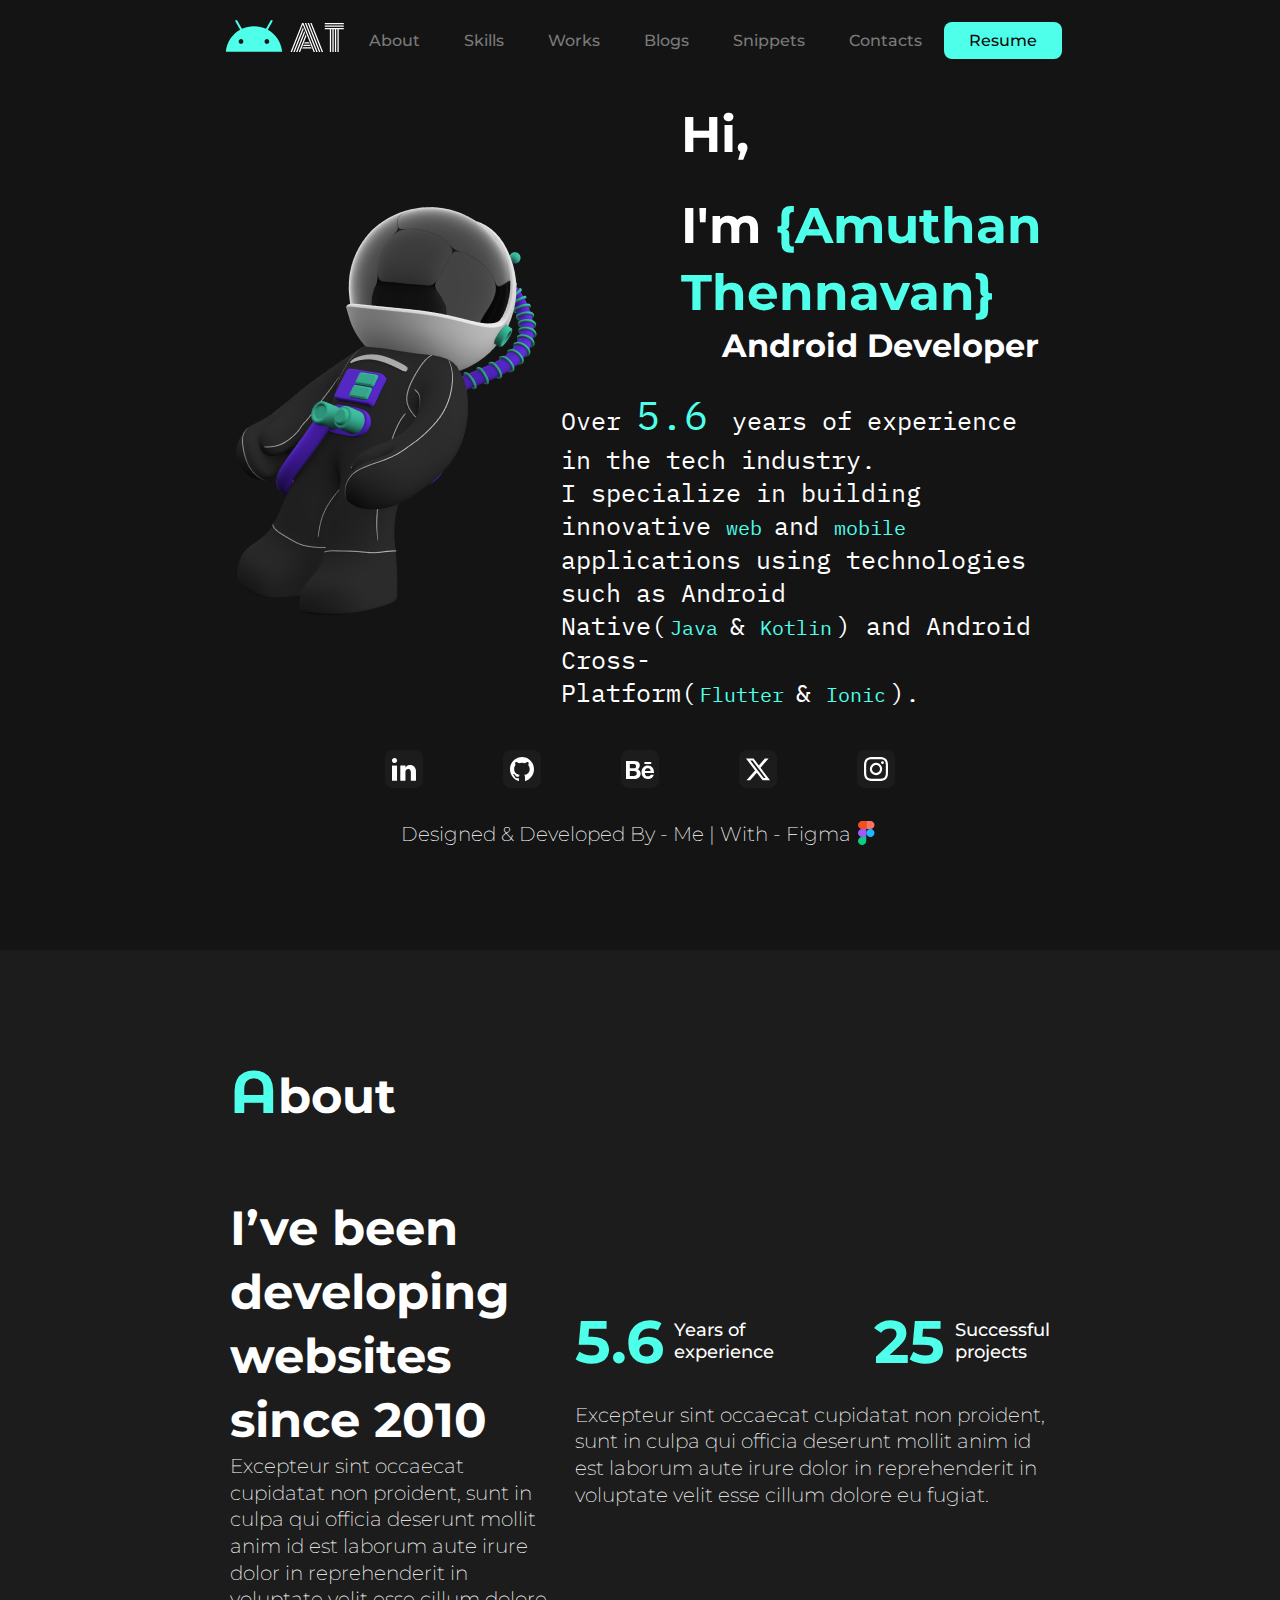
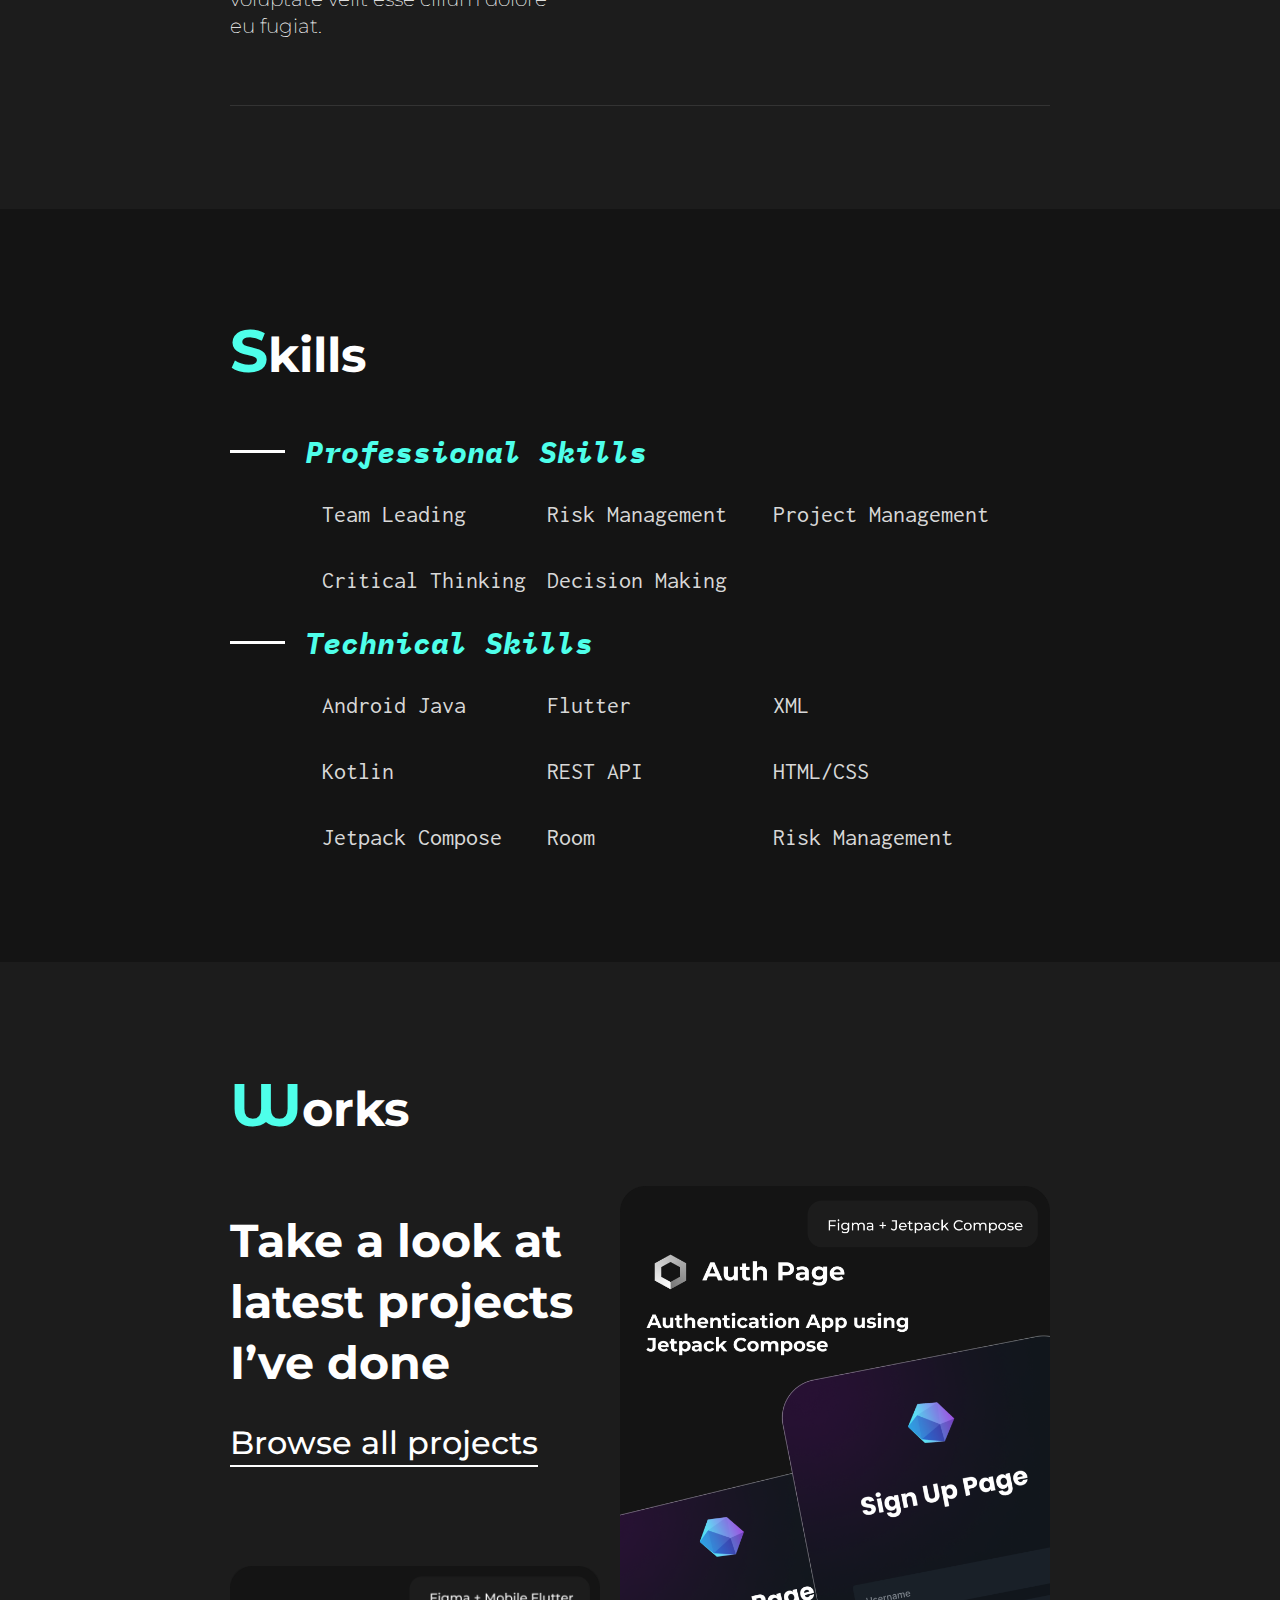
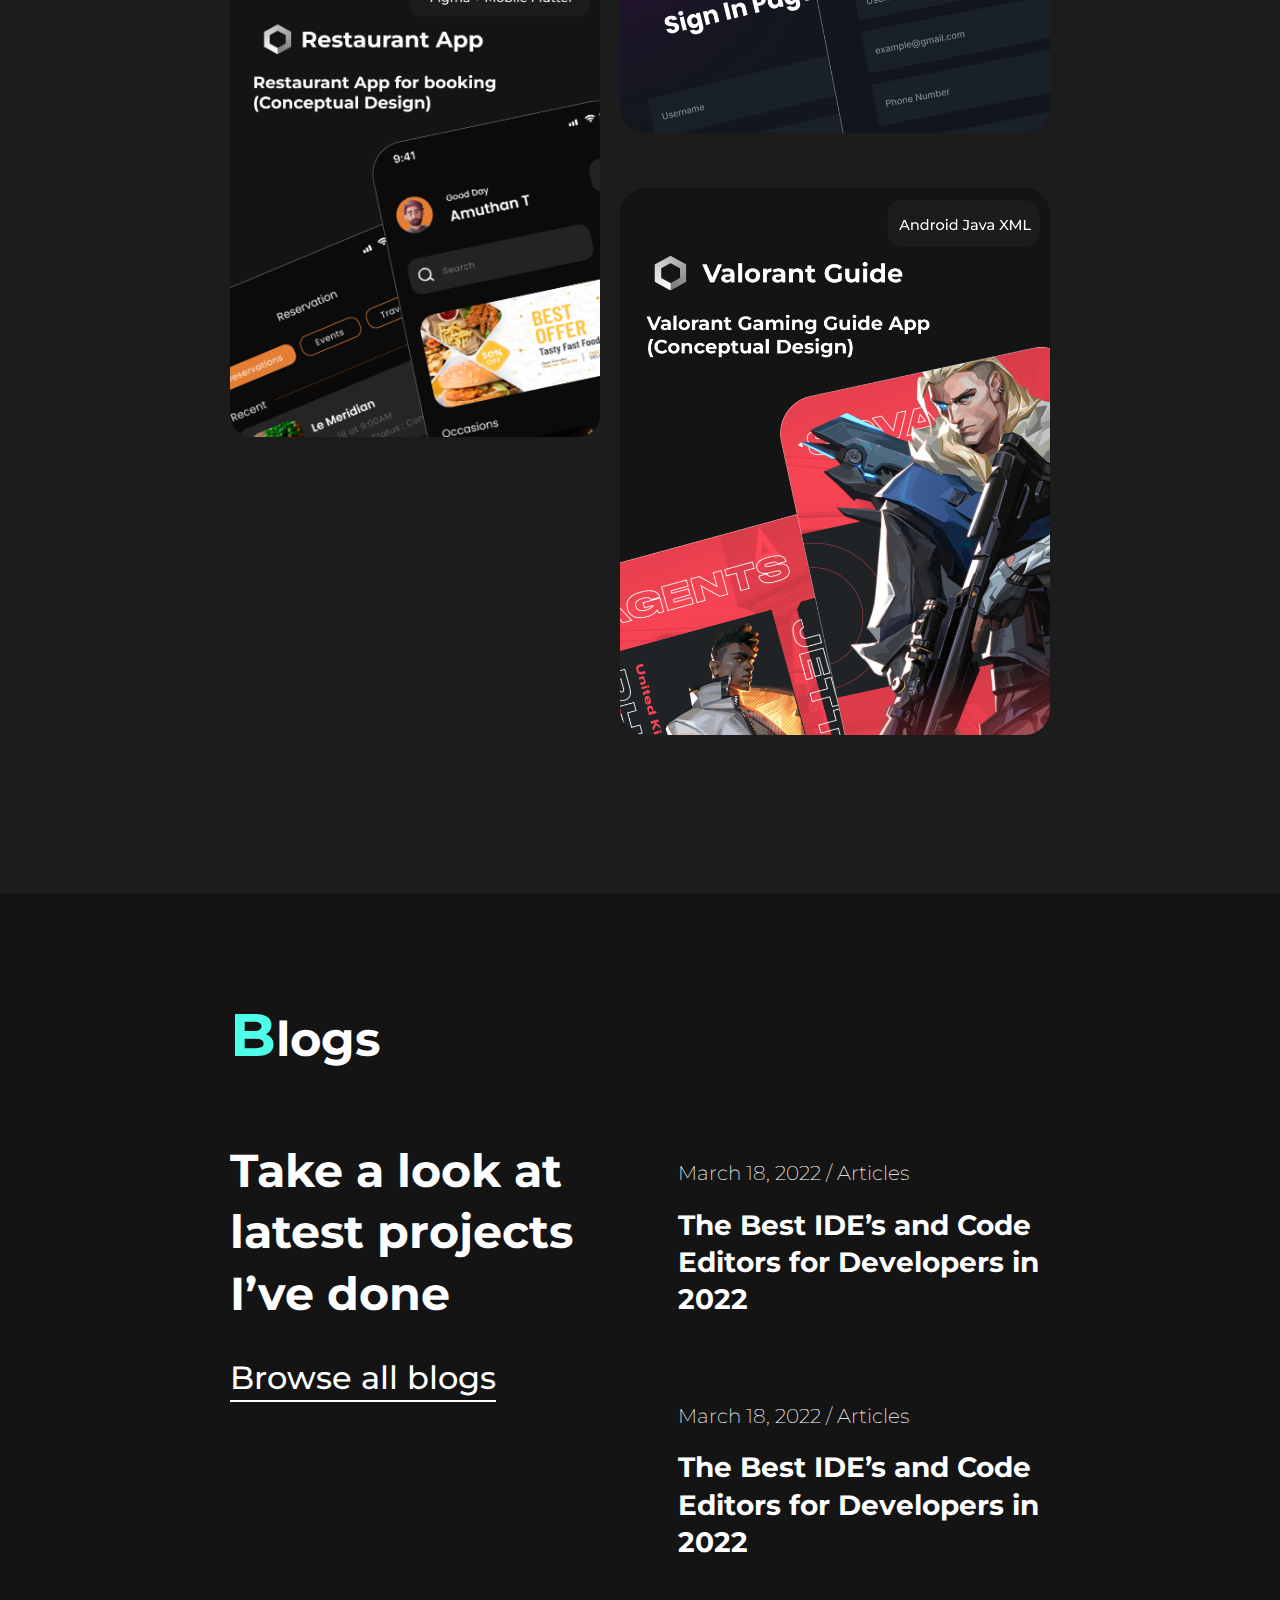
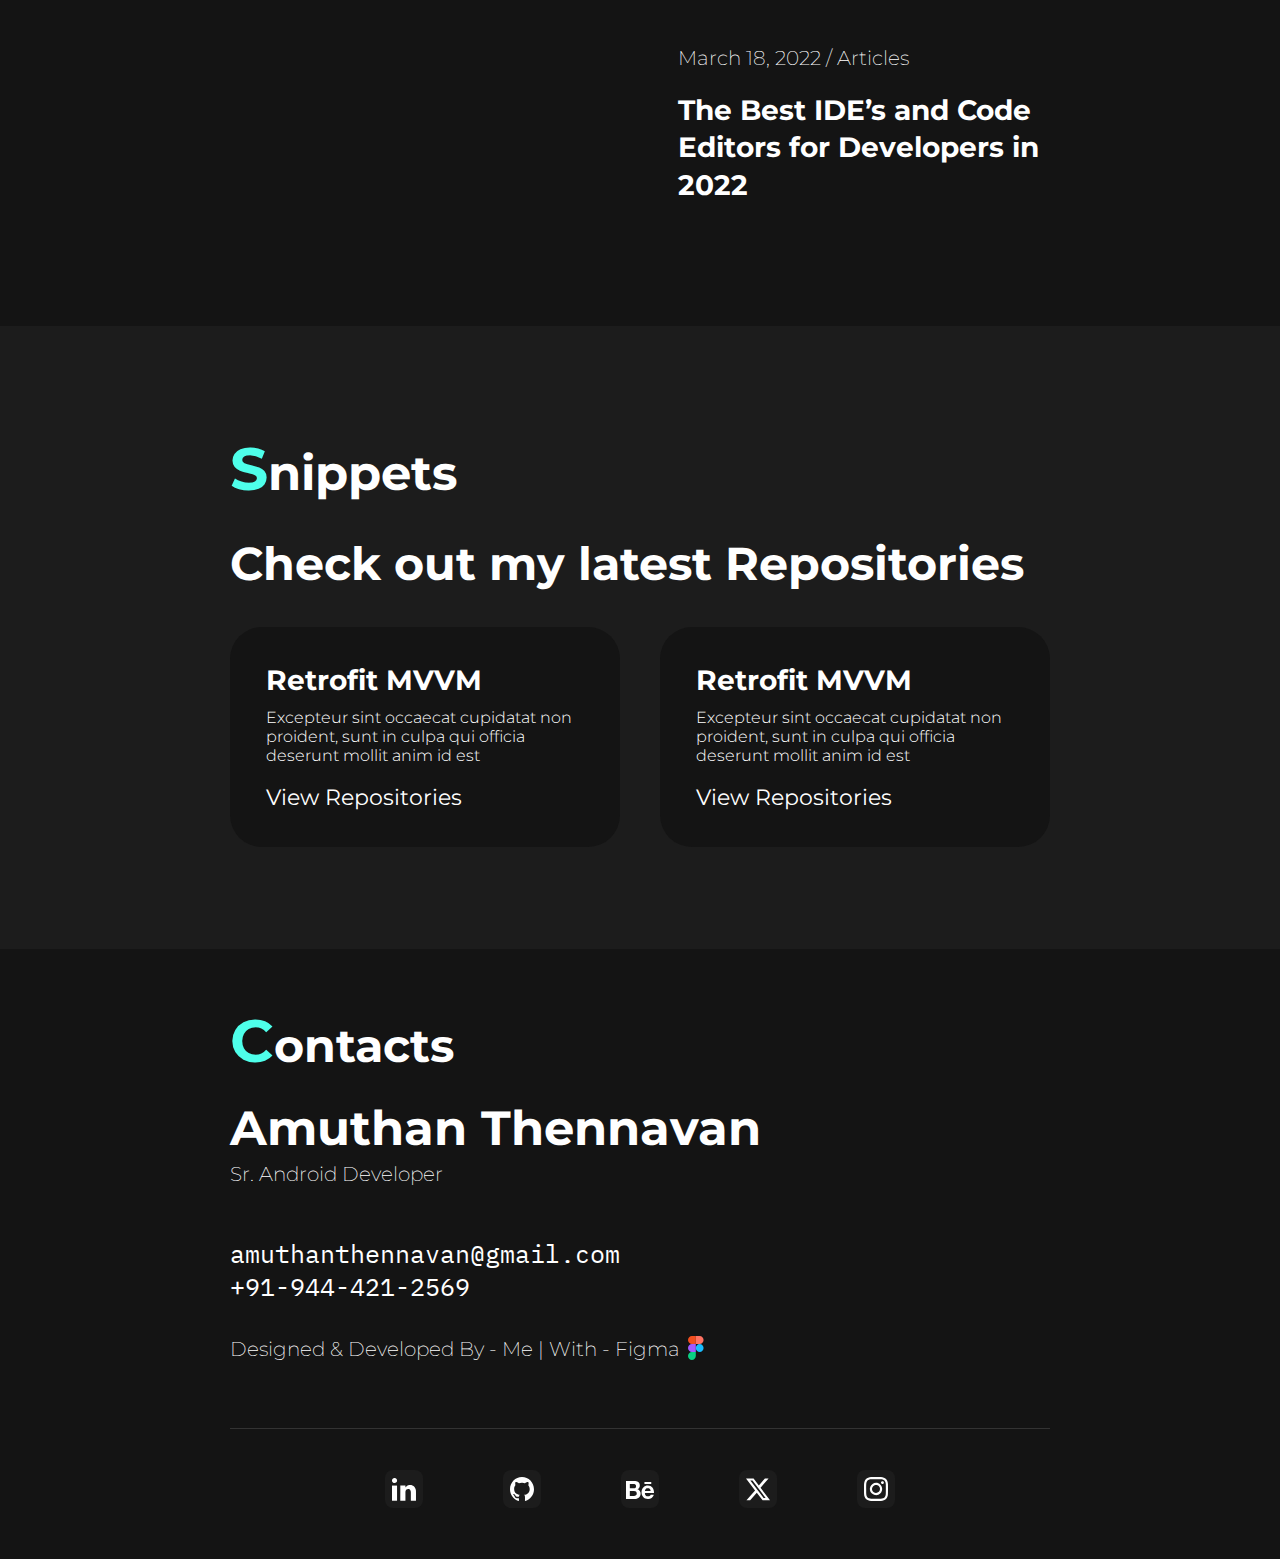
==== index.html @ a0f905a9 "first commit" ====
<!DOCTYPE html>
<html lang="en">

<head>
    <meta charset="UTF-8">
    <meta name="viewport" content="width=device-width, initial-scale=1.0">
    <title>New Portfolio</title>
    <link rel="stylesheet" href="styles.css">
</head>

<body>
    <!-- <div class="wrapper"> -->
        <header>
            <a href="#home">
                <img class="at_logo" src="images/at_logo.svg" alt="AT Logo">
            </a>
            <nav>
                <ul class="nav__links">
                    <li><a href="#about">About</a></li>
                    <li><a href="#skills">Skills</a></li>
                    <li><a href="#works">Works</a></li>
                    <li><a href="#blogs">Blogs</a></li>
                    <li><a href="#snippets">Snippets</a></li>
                    <li><a href="#contacts">Contacts</a></li>
                </ul>
            </nav>
            <a class="cta" href="#">
                <button type="button">Resume</button>
            </a>
            <div class="menu-toggle">
                <div class="menu-bar"></div>
            </div>
        </header>
    
        <main>
    
            <section id="home">
                <div class="desktop-20">
    
                    <div class="home_main_content">
                        <div class="rectangle-1342">
                            <img class="rectangle_img" src="images/astronaut.png" alt="Valorant">
                        </div>
                        <div class="rectangle-1342">
                            <div class="group-301">
                                <p class="para">
                                    <span class="text_t1">Hi, </span>
                                </p>
                                <p class="para">
                                    <span class="text_t1">I'm </span>
                                    <span class="text_t2">{Amuthan Thennavan}</span>
    
                                    <span class="android-developer">Android Developer</span>
                                </p>
                            </div>
    
                            <div class="group-302">
                                <p>
                                    <span class="p_text_t1">Over </span>
                                    <span class="p_text_t2_big">5.6 </span>
                                    <span class="p_text_t1">years of experience in the tech industry.</span>
                                </p>
                                <p>
                                    <span class="p_text_t1">I specialize in building innovative </span>
                                    <span class="p_text_t2">web </span>
                                    <span class="p_text_t1">and </span>
                                    <span class="p_text_t2">mobile </span>
                                </p>
                                <p>
                                    <span class="p_text_t1">applications using technologies such as Android </span>
                                </p>
                                <p>
                                    <span class="p_text_t1">Native(</span>
                                    <span class="p_text_t2">Java </span>
                                    <span class="p_text_t1">& </span>
                                    <span class="p_text_t2">Kotlin</span>
                                    <span class="p_text_t1">) and Android Cross- </span>
                                </p>
                                <p>
                                    <span class="p_text_t1">Platform(</span>
                                    <span class="p_text_t2">Flutter </span>
                                    <span class="p_text_t1">& </span>
                                    <span class="p_text_t2">Ionic</span>
                                    <span class="p_text_t1">).</span>
                                </p>
                            </div>
                        </div>
    
                    </div>
    
                    <div class="home_social_media_logo">
                        <img class="rectangle_img" src="icons/ic_linkedin.svg" alt="Valorant">
                        <img class="rectangle_img" src="icons/ic_github.svg" alt="Valorant">
                        <img class="rectangle_img" src="icons/ic_behance.svg" alt="Valorant">
                        <img class="rectangle_img" src="icons/ic_twitter.svg" alt="Valorant">
                        <img class="rectangle_img" src="icons/ic_insta.svg" alt="Valorant">
                    </div>

                    <div class="designed_by_me">
                        <p class="designed-by-me-with-figma">
                            <span class="subheading">
                                Designed & Developed

                            </span>
                            <span class="subheading">By - Me | With - </span>
                            <span class="subheading">Figma</span>
                            <img class="figma_logo" src="images/figma_vector.svg">

                        </p>
                    </div>  
                </div>
    
            </section>
    
            <section id="about">
                <div class="desktop-20">
    
                    <div class="about_social_media_logo">
                        <h1 class="heading">
                            <span class="highlight">A</span>bout
                        </h1>
                    </div>
    
                    <div class="about_main_content">
    
                        <div class="rectangle-1342">
                            <div class="">
                                <p class="para">
                                <p class="heading">I’ve been developing websites since 2010</p>
                                <p class="subheading">Excepteur sint occaecat cupidatat non proident, sunt in culpa qui
                                    officia deserunt mollit anim id est laborum aute irure dolor in reprehenderit in
                                    voluptate velit esse cillum dolore eu fugiat.</p>
    
                                </p>
                            </div>
                        </div>
    
                        <div class="rectangle-1342">
                            <div class="">
                                <div class="stats">
                                    <div class="stat">
                                        <p class="stat-value">5.6</p>
                                        <p class="stat-label">Years of experience</p>
                                    </div>
                                    <div class="stat">
                                        <p class="stat-value">25</p>
                                        <p class="stat-label">Successful projects</p>
                                    </div>
                                </div>
                                <p class="para">
                                <p class="subheading">Excepteur sint occaecat cupidatat non proident, sunt in culpa qui
                                    officia deserunt mollit anim id est laborum aute irure dolor in reprehenderit in
                                    voluptate velit esse cillum dolore eu fugiat.</p>
    
                                </p>
                            </div>
                        </div>
    
                    </div>
    
                    <hr />
                </div>
            </section>
    
            <section id="skills">
                <div class="desktop-20">
                    <div class="skills_social_media_logo">
                        <h1 class="heading">
                            <span class="highlight">S</span>kills
                        </h1>
                    </div>
            
                    <div class="skills_main_content">
                        <div class="column">
                            <!-- Professional Skills Section -->
                            <div class="div_title">
                                <div class="row">
                                    <div class="line"></div>
                                    <p><span class="sub_title_char_t1">Professional Skills</span></p>
                                </div>
                            </div>
            
                            <div class="container-3">
                                <div class="grid-container">
                                    <div class="skill-item">Team Leading</div>
                                    <div class="skill-item">Risk Management</div>
                                    <div class="skill-item">Project Management</div>
                                    <div class="skill-item">Critical Thinking</div>
                                    <div class="skill-item">Decision Making</div>
                                </div>
                            </div>
            
                            <!-- Technical Skills Section -->
                            <div class="div_title">
                                <div class="row">
                                    <div class="line"></div>
                                    <p><span class="sub_title_char_t1">Technical Skills</span></p>
                                </div>
                            </div>
            
                            <div class="container-3">
                                <div class="grid-container">
                                    <div class="skill-item">Android Java</div>
                                    <div class="skill-item">Flutter</div>
                                    <div class="skill-item">XML</div>
                                    <div class="skill-item">Kotlin</div>
                                    <div class="skill-item">REST API</div>
                                    <div class="skill-item">HTML/CSS</div>
                                    <div class="skill-item">Jetpack Compose</div>
                                    <div class="skill-item">Room</div>
                                    <div class="skill-item">Risk Management</div>
                                </div>
                            </div>
                            
                        </div>
                    </div>
                </div>
            </section>
            
    
            <section id="works">
                <div class="desktop-20">
    
                    <div class="works_social_media_logo">
                        <h1 class="heading">
                            <span class="highlight">W</span>orks
                        </h1>
                    </div>
    
                    <div class="works_main_content">
                        <div class="rectangle-1342">
                            <div class="">
                                <p class="para">
                                <p class="works_heading">Take a look at latest projects I’ve done</p>
                                <a href="#" class="view-all">Browse all projects</a>
                                <a href="restaurant_works.html">
                                    <img class="rectangle_card_img" src="images/card_restaurant.png" alt="Valorant">
                                </a>
    
                                </p>
                            </div>
                        </div>
    
                        <div class="rectangle-1342">
                            <div class="">
                                <a href="auth_works.html">
                                    <img class="rectangle_card_img" src="images/card_auth.png" alt="Valorant">
                                </a>
                                <a href="valorant_works.html">
                                    <img class="rectangle_card_img" src="images/card_valorant.png" alt="Valorant">
                                </a>
                                
                                
                            </div>
                        </div>
                        
                    </div>
    
                </div>
            </section>
            <section id="blogs">
                <div class="desktop-20">
    
                    <div class="blogs_title">
                        <h1 class="heading">
                            <span class="highlight">B</span>logs
                        </h1>
                    </div>
    
                    <div class="blogs_main_content">
                        <div class="rectangle-1342">
                            <div class="">
                                <p class="para">
                                <p class="blog_heading">Take a look at latest projects I’ve done</p>
                                <a href="#" class="blog_view_all">Browse all blogs</a>
                                </p>
                            </div>
                        </div>
    
                        <div class="rectangle-1342">
                            <div class="column">
    
                                <p class="para">
                                <p class="blog_date">March 18, 2022 / Articles</p>
                                <p class="blogs_content_title">The Best IDE’s and Code Editors for Developers in 2022
                                </p>
                                </p>
    
                                <p class="para">
                                <p class="blog_date">March 18, 2022 / Articles</p>
                                <p class="blogs_content_title">The Best IDE’s and Code Editors for Developers in 2022
                                </p>
                                </p>
    
                                <p class="para">
                                <p class="blog_date">March 18, 2022 / Articles</p>
                                <p class="blogs_content_title">The Best IDE’s and Code Editors for Developers in 2022
                                </p>
                                </p>
    
    
                            </div>
                        </div>
                    </div>
                </div>
            </section>
    
            <section id="snippets">
                <div class="desktop-20"></div>
    
                <div class="snippets_title">
                    <h1 class="heading">
                        <span class="highlight">S</span>nippets
                    </h1>
                </div>
                <div class="rectangle-1342">
                    <div class="">
                        <p class="para">
                        <p class="snippets_heading">Check out my latest Repositories</p>
                        </p>
                    </div>
                </div>
                <div class="snippets_main_content">
                    <div class="snippets_card">
                        <div class="snippets_label">
                            Retrofit MVVM
                        </div>
                        <div class="snippets_summary">
                            Excepteur sint occaecat cupidatat non proident, sunt in culpa qui officia deserunt mollit anim
                            id est
                        </div>
                        <span class="snippets_view">
                            View Repositories
                        </span>
                    </div>
    
                    <div class="snippets_card">
                        <div class="snippets_label">
                            Retrofit MVVM
                        </div>
                        <div class="snippets_summary">
                            Excepteur sint occaecat cupidatat non proident, sunt in culpa qui officia deserunt mollit anim
                            id est
                        </div>
                        <span class="snippets_view">
                            View Repositories
                        </span>
                    </div>
                </div>
                </div>
            </section>
    
            <section id="contacts">
                <div class="desktop-20">
                    <div class="contacts_title">
                        <h1 class="contacts_heading">
                            <span class="highlight">C</span>ontacts
                        </h1>
                    </div>
                    <div class="about_me">
                        <p class="heading">Amuthan Thennavan</p>
                        <p class="subheading">Sr. Android Developer</p>
                    </div>
    
                    <div class="contact_me">
                        <p class="p_text_t1">amuthanthennavan@gmail.com</p>
                        <p class="p_text_t1">+91-944-421-2569</p>
                    </div>

                    <div class="designed_by_me"></div>
                        <p class="designed-by-me-with-figma">
                            <span class="subheading">
                                Designed & Developed

                            </span>
                            <span class="subheading">By - Me | With - </span>
                            <span class="subheading">Figma</span>
                            <img class="figma_logo" src="images/figma_vector.svg">

                        </p>
                    </div>
    
                    <hr />
    
                    <div class="rectangle-1342">
                        <div class="home_social_media_logo">
                            <img class="rectangle_img" src="icons/ic_linkedin.svg" alt="Valorant">
                            <img class="rectangle_img" src="icons/ic_github.svg" alt="Valorant">
                            <img class="rectangle_img" src="icons/ic_behance.svg" alt="Valorant">
                            <img class="rectangle_img" src="icons/ic_twitter.svg" alt="Valorant">
                            <img class="rectangle_img" src="icons/ic_insta.svg" alt="Valorant">
                        </div>
                    </div>

                    
    
                <!-- </div> -->
            </section>
    
    
    
        </main>
    
        <footer>
            <!-- Footer content here -->
        </footer>
    
    </div>
    
    <script src="scripts.js"></script>
</body>

</html>
---- styles.css ----
@import url('https://fonts.googleapis.com/css2?family=Montserrat:ital,wght@0,100..900;1,100..900&display=swap');
@import url('https://fonts.googleapis.com/css2?family=IBM+Plex+Mono:ital,wght@0,100;0,200;0,300;0,400;0,500;0,600;0,700;1,100;1,200;1,300;1,400;1,500;1,600;1,700&display=swap');
@import url('https://fonts.googleapis.com/css2?family=Montserrat+Alternates:ital,wght@0,100;0,200;0,300;0,400;0,500;0,600;0,700;0,800;0,900;1,100;1,200;1,300;1,400;1,500;1,600;1,700;1,800;1,900&display=swap');
@import url('https://fonts.googleapis.com/css2?family=Inconsolata:wght@200..900&display=swap');

* {
    box-sizing: border-box;
    margin: 0;
    padding: 0;
    /* background-color: #141414; */
}
body {
  margin: 0;
  padding: 0;
  background-color: #141414;
}
li, a, button {
    font-family: "Montserrat", sans-serif;
    font-weight: 500;
    font-size: 16px;
    color: #7A7A7A;
    text-decoration: none;
}

header {
    display: flex;
    justify-content: space-between;
    align-items: center;
    padding: 10px 17%;
    background-color: #141414;
    position: fixed;
    width: 100%;
    top: 0;
    left: 0;
    z-index: 1000;
}

.nav__links {
    list-style: none;
}

.nav__links li {
    display: inline-block;
    padding: 0px 20px;
}

.nav__links li a {
    transition: all 0.3s ease 0s;
}

.nav__links li a:hover {
    color: #4EFFEA;
}

.cta button {
    padding: 9px 25px;
    background-color: #4EFFEA;
    border: none;
    border-radius: 8px;
    cursor: pointer;
    transition: all 0.3s ease 0s;
    color: #0B0B0B;
}

.cta button:hover {
    background-color: #FFFFFF;
}

.menu-toggle {
    display: none;
    flex-direction: column;
    cursor: pointer;
}

.menu-bar {
    width: 25px;
    height: 3px;
    background-color: #fff;
    margin: 4px 0;
}
.line {
  width: 55px;
  height: 3px;
  background-color: #fff;
  margin: 4px 0;
}
.row {
  display: flex;
  align-items: center;
  justify-content: center;
  
  gap: 20px;
  width: 100%;
}



/* Section */
section {
  width: 100%;
  height: 100vh;
  
}


/* Home */
#home {
  padding: 8% 18%;
  /* background-color: #141414; */
  align-content: center;
  height: auto;
}

.desktop-20 {
  /* display: flex; */
  /* flex-direction: column; */
  /* align-items: flex-end; */
  /* padding: 25px 0 1198px 0; */
  width: 100%;
  box-sizing: border-box;
}

.desktop-21 {
  /* display: flex; */
  /* flex-direction: column; */
  /* align-items: flex-end; */
  /* padding: 25px 0 1198px 0; */
  width: 100%;
  box-sizing: border-box;
}

.content_container {
  /* display: flex; */
  /* flex-direction: column; */
  /* align-items: flex-end; */
  padding: 25px 0 1198px 0;
  /* width: 1440px; */
  box-sizing: border-box;
}

.group-301 {
  position: relative;
  /* left: 30%; */
  /* margin: 0 119.9px 35px 119.9px; */
  margin: 0 0 0 119.9px;
  display: flex;
  flex-direction: column;
  /* align-items: flex-end; */
  width: fit-content;
  box-sizing: border-box;
}

/* .android-developer {
  margin: 0 10.5px;
  overflow-wrap: break-word;
  font-family: 'Montserrat';
  font-weight: 700;
  font-size: 32px;
  color: #FFFFFF;
} */

.vector {
margin-top: 10px;
width: 207px;
height: 117px;
}

/* .footer-graphic-large-1 {
position: absolute;
bottom: 0px;
width: 1529px;
height: 448px;
}

.group {
position: absolute;
width: 1535.8px;
height: 448.7px;
} */
.footer-graphic-large-1 {
position: absolute;
bottom: 0;
width: 100%;
overflow: hidden;
}

.group {
width: 100%;
height: auto; /* Maintain aspect ratio */
}
.group-302 {
  position: relative;
  /* left: 30%; */
  /* margin: 0 119.9px 137px 119.9px; */
  display: flex;
  flex-direction: column;
  /* align-items: flex-end; */
  width: fit-content;
  box-sizing: border-box;
}
.para {
margin-bottom: 24px;
overflow-wrap: break-word;
font-family: 'Montserrat';
font-weight: 700;
font-size: 50px;
color: #FFFFFF;
}
.text_t1 {
/* font-family: 'Montserrat'; */
font-weight: 700;
font-size: 50px;
line-height: 1.333;
color: #FFFFFF;
}
.text_t2 {
font-family: 'Montserrat';
font-weight: 700;
font-size: 50px;
line-height: 1.333;
color: #4EFFEA;
}

.p_text_t1 {
  font-family: 'IBM Plex Mono';
  font-weight: 400;
  font-size: 25px;
  line-height: 1.333;
  color: #FFFFFF;
}
.p_text_t2 {
  font-family: 'IBM Plex Mono';
  font-weight: 400;
  font-size: 20px;
  line-height: 1.333;
  color: #4EFFEA;
}
.p_text_t2_big{
  font-family: 'IBM Plex Mono';
  font-weight: 400;
  font-size: 40px;
  line-height: 1.333;
  color: #4EFFEA;
}
.android-developer {
margin: 0 10.5px;
overflow-wrap: break-word;
font-family: 'Montserrat';
font-weight: 700;
display: flex;
flex-direction: column;
align-items: flex-end;
font-size: 32px;
color: #FFFFFF;
}


.vectary-texture {
background: url(images/astronaut.png) 50% / cover no-repeat;
/* transform: rotate(29.798deg); */
position: absolute;
left: 18%;
top: 12%;
width: 310px;
height: 461px;
}
.home_main_content {
  display: flex;
  align-items: center;
  justify-content: center;
  
  gap: 20px;
  width: 100%;
}

.home_social_media_logo {
  display: flex;
  align-items: center;
  justify-content: center;
  margin-top: 5%;
  gap: 80px;
  width: 100%;
}



/* About */
#about {
  padding: 8% 18%;
  background-color: #1C1C1C;
  align-content: center;
  height: auto;
}

.about_title {
  display: flex;
  align-items: center;
  justify-content: center;
  width: 100%;
}

.about_main_content {
  display: flex;
  align-items: center;
  justify-content: center;
  margin-top: 5%;
  
  gap: 20px;
  width: 100%;
}

.highlight {
  font-family: 'Montserrat Alternates';
  font-weight: 700;
  font-size: 60px;
  color: #4EFFEA;
}
.heading {
  font-family: 'Montserrat';
  font-weight: 700;
  font-size: 46px;
  line-height: 1.333;
  color: #FFFFFF;
}
.subheading {
  font-family: 'Montserrat';
  font-weight: 200;
  font-size: 20px;
  line-height: 1.333;
  color: #FFFFFF;
}

.stats {
  display: flex;
  justify-content: center;
  text-align: center;
  gap: 100px;
}
.stat {
  display: flex;
  align-items: center;
  gap: 10px;
}
.stat-value {
  font-family: 'Montserrat';
  font-weight: 700;
  font-size: 60px;
  color: #4EFFEA;
}
.stat-label {
  font-family: 'Montserrat';
  text-align: start;

  font-weight: 500;
  font-size: 18px;
  color: #FFFFFF;
}

hr {
  border: none;
  border-top: 1px solid #333;
  margin-top: 8%;
}



/* Skills Section */
#skills {
  padding: 8% 18%;
  align-content: center;
  height: auto;
}

.skills_social_media_logo {
  display: flex;
  /* justify-content: center; */
}

.skills_main_content {
  display: flex;
  justify-content: center;
  margin-top: 5%;
  gap: 20px;
  width: 100%;
}

.column {
  display: flex;
  flex-direction: column;
  gap: 20px;
  width: 100%;
}

.div_title {
  display: flex;
  flex-direction: column;
  width: fit-content;
}

.sub_title_char_t1 {
  font-family: 'IBM Plex Mono', monospace;
  font-weight: 700;
  font-style: italic;
  font-size: 30px;
  color: #4EFFEA;
}

/* .container-3 {
  display: flex;
  width: fit-content;
  gap: 50px;
} */

.container-3 {
  display: flex;
  justify-content: center;
  width: 100%;
}

/* .group-306 {
  display: flex;
  flex-direction: column;
  gap: 32px;
} */

.grid-container {
  display: grid;
  grid-template-columns: repeat(auto-fit, minmax(200px, 1fr));
  grid-gap: 20px;
  width: 100%;
  padding: 0 10%;
}

/* .skill-item {
  width: 280px;
  font-family: 'Inconsolata', monospace;
  font-weight: 400;
  font-size: 28px;
  color: #D8D8D8;
} */

.skill-item {
  /* background-color: #2c2c2c; */
  width: 250px;
  color: #d8d8d8;
  font-family: 'Inconsolata', monospace;
  font-size: 24px;
  /* text-align: center; */
  padding: 10px;
  border-radius: 5px;
}


/*  */



  /* Works */
  #works {
    padding: 8% 18%;
    background-color: #1C1C1C;
    align-content: center;
    height: fit-content;
    height: auto;
  }

  .works_main_content {
    display: flex;
    /* align-items: center; */
    /* justify-content: center; */
    margin-top: 5%;
    
    gap: 20px;
    width: 100%;
  }

  .column {
    display: flex;
    flex-direction: column;
    gap: 20px;
    width: 100%;
    
  }

  .rectangle_card_img {
    width: 100%; /* Make the image take full width of the container */
    max-width: 532px; /* Maximum width to maintain original ratio */
    height: auto; /* Adjust height automatically based on the width */
    margin-bottom: 12%;
    object-fit: cover; /* Ensures the image scales nicely */
}


  .works_heading {
    font-family: 'Montserrat';
    font-weight: 700;
    font-size: 46px;
    line-height: 1.333;
    color: #FFFFFF;
    margin-bottom: 8%;
  }

  .view-all {
    font-family: 'Montserrat';
    color: #FFFFFF;
    text-decoration: none;
    font-size: 32px;
    display: inline-block;
    margin-bottom: 28%;
    position: relative;
  }
  .view-all::after {
      content: '';
      display: block;
      width: 100%;
      height: 2px;
      background-color: #FFFFFF;
      position: absolute;
      bottom: -5px;
      left: 0;
  }


  /* Blogs */
  #blogs {
    padding: 8% 18%;
    /* background-color: #1C1C1C; */
    align-content: center;
    height: auto;
  }

  .blogs_title {
    display: flex;
    align-items: center;
    width: 100%;
  }
  
  .blogs_main_content {
    display: flex;
    /* align-items: center; */
    justify-content: center;
    margin-top: 5%;
    
    gap: 20px;
    width: 100%;
  }

  .blog_heading {
    font-family: 'Montserrat';
    font-weight: 700;
    font-size: 46px;
    line-height: 1.333;
    color: #FFFFFF;
    margin-bottom: 8%;
  }

  .blog_view_all {
    font-family: 'Montserrat';
    color: #FFFFFF;
    text-decoration: none;
    font-size: 32px;
    display: inline-block;
    /* margin-bottom: 28%; */
    position: relative;
  }
  .blog_view_all::after {
      content: '';
      display: block;
      width: 100%;
      height: 2px;
      background-color: #FFFFFF;
      position: absolute;
      bottom: -5px;
      left: 0;
  }

  .blog_heading {
    font-family: 'Montserrat';
    font-weight: 700;
    font-size: 46px;
    line-height: 1.333;
    color: #FFFFFF;
  }

  .blogs_content_title{
    font-family: 'Montserrat';
    font-weight: 700;
    font-size: 28px;
    line-height: 1.333;
    color: #FFFFFF;
  }

  .blog_date{
    font-family: 'Montserrat';
    font-weight: 200;
    font-size: 20px;
    line-height: 1.333;
    color: #FFFFFF;
  }

    /* Snippets */
    #snippets {
      padding: 8% 18%;
      background-color: #1C1C1C;
      align-content: center;
      height: auto;
    }
  
    .snippets_title {
      display: flex;
      align-items: center;
      width: 100%;
    }
    
    
    .snippets_main_content {
      display: flex;
      align-items: center;
      /* justify-content: center; */
      /* margin-top: 5%; */
      
      gap: 40px;
      width: 100%;
    }

    .snippets_heading {
      font-family: 'Montserrat';
      font-weight: 700;
      font-size: 46px;
      line-height: 1.333;
      color: #FFFFFF;
      margin-bottom: 4%;
      /* width: 550px; */
    }
    /*  */

    .snippets_card {
      border-radius: 32px;
      background: #141414;
      position: relative;
      display: flex;
      flex-direction: column;
      justify-content: center;
      padding: 36px;
      width: 411px;
      box-sizing: border-box;
    }
    .snippets_label {
      margin-bottom: 11.6px;
      display: inline-block;
      align-self: flex-start;
      overflow-wrap: break-word;
      font-family: 'Montserrat';
      font-weight: 700;
      font-size: 28px;
      color: #FFFFFF;
    }

    .snippets_summary {
      margin-bottom: 18.7px;
      display: inline-block;
      align-self: flex-start;
      overflow-wrap: break-word;
      font-family: 'Montserrat';
      font-weight: 300;
      font-size: 16px;
      color: #FFFFFF;
    }

    .snippets_view {
      align-self: flex-start;
      overflow-wrap: break-word;
      font-family: 'Montserrat';
      font-weight: 400;
      font-size: 22px;
      color: #FFFFFF;
    }

    /* Contacts */
    #contacts {
      /* padding: 10px 18%; */
      /* background-color: #1C1C1C; */
      /* align-content: center; */
      /* height: fit-content; */
      padding: 4% 18%;
      /* background-color: #1C1C1C; */
      /* align-content: center; */
      height: auto;
    }
  
    .contacts_title {
      display: flex;
      align-items: center;
      width: 100%;
    }
    
    
    .contacts_main_content {
      display: flex;
      align-items: center;
      /* justify-content: center; */
      /* margin-top: 5%; */
      
      gap: 40px;
      width: 100%;
    }

    .contacts_heading {
      font-family: 'Montserrat';
      font-weight: 700;
      font-size: 46px;
      line-height: 1.333;
      color: #FFFFFF;
      margin-bottom: 2%;
      /* width: 550px; */
    }
    .contact_me{
      
      margin-top: 6%;
    }
    
    .designed_by_me {
      display: flex;
      justify-content: center; /* This centers the content horizontally */
      margin-top: 4%;
    }
    
    .figma_logo {
      width: 24px;
      height: 24px;
      object-fit: contain;
      vertical-align: top;
      flex-shrink: 0;
  }


/* Default Heading Size for Larger Screens */
.heading {
  font-size: 48px; /* Default size for desktop */
}

/* Common Rules for Mobile and Tablet Screens */
@media (max-width: 768px) {
  .heading {
    font-size: 36px; /* Slightly smaller for tablets */
  }

  .home_main_content, 
  .about_main_content,
  .works_main_content,
  .blogs_main_content,
  .snippets_main_content,
  .contacts_main_content {
    flex-direction: column; /* Stack items vertically */
    gap: 30px; /* Increased gap for better readability */
    text-align: center;
    padding: 5% 8%; /* Adjust padding for smaller screens */
  }

  .nav__links {
    flex-direction: column;
    display: none;
    align-items: center;
  }

  .nav__links.active {
    display: flex;
  }

  .menu-toggle {
    display: flex;
  }

  .cta button {
    padding: 8px 22px; /* Adjusted for tablets */
  }

  .nav__links li {
    padding: 8px 0;
  }

  .group-301, 
  .group-302 {
    margin: 0;
    position: relative;
    display: flex;
    flex-direction: column;
    width: fit-content;
    box-sizing: border-box;
  }

  .rectangle_card_img {
    max-width: 100%;
    margin-bottom: 20px;
  }

  .stat-value {
    font-size: 2.5rem; /* Responsive font sizing */
  }

  .stat-label {
    font-size: 0.875rem; /* Responsive font sizing */
  }

  .works_heading,
  .blog_heading {
    font-size: 2.25rem; /* Reduced headings for better fit */
  }
}

/* For Mobile Devices (max-width: 480px) */
@media (max-width: 480px) {
  .heading {
    font-size: 28px; /* Smaller for mobile devices */
  }

  .home_main_content,
  .about_main_content,
  .works_main_content,
  .blogs_main_content,
  .snippets_main_content,
  .contacts_main_content {
    flex-direction: column; /* Stack elements vertically */
    text-align: center;
    padding: 5% 6%; /* Adjusted padding for smaller buttons */
  }

  .cta button {
    padding: 6px 18px; /* Reduced padding for smaller buttons */
  }

  .text_t1, .text_t2 {
    font-size: 2.25rem; /* 36px */
  }

  .p_text_t1, .p_text_t2_big {
    font-size: 1.25rem; /* 20px */
  }

  .works_heading,
  .blog_heading,
  .snippets_heading,
  .contacts_heading {
    font-size: 1.75rem; /* 28px */
  }

  .stat-value {
    font-size: 1.75rem; /* 28px */
  }

  .stat-label {
    font-size: 0.75rem; /* 12px */
  }

  .snippets_card,
  .blogs_content_title,
  .snippets_label {
    font-size: 1.5rem; /* 24px */
  }

  .blog_view_all,
  .view-all {
    font-size: 1.25rem; /* 20px */
  }
}

/* For Small Mobile Devices (max-width: 360px) */
@media (max-width: 360px) {
  .heading {
    font-size: 24px; /* Further reduced for very small screens */
  }

  .home_main_content,
  .about_main_content,
  .works_main_content,
  .blogs_main_content {
    padding: 4% 6%; /* Reduced padding for smaller screens */
  }

  .text_t1, .text_t2 {
    font-size: 1.75rem; /* 28px */
  }

  .p_text_t1, .p_text_t2_big {
    font-size: 1rem; /* 16px */
  }

  .works_heading,
  .blog_heading,
  .snippets_heading,
  .contacts_heading {
    font-size: 1.5rem; /* 24px */
  }

  .stat-value {
    font-size: 1.5rem; /* 24px */
  }

  .stat-label {
    font-size: 0.625rem; /* 10px */
  }

  .snippets_card,
  .blogs_content_title,
  .snippets_label {
    font-size: 1.25rem; /* 20px */
  }

  .blog_view_all,
  .view-all {
    font-size: 1.125rem; /* 18px */
  }
}
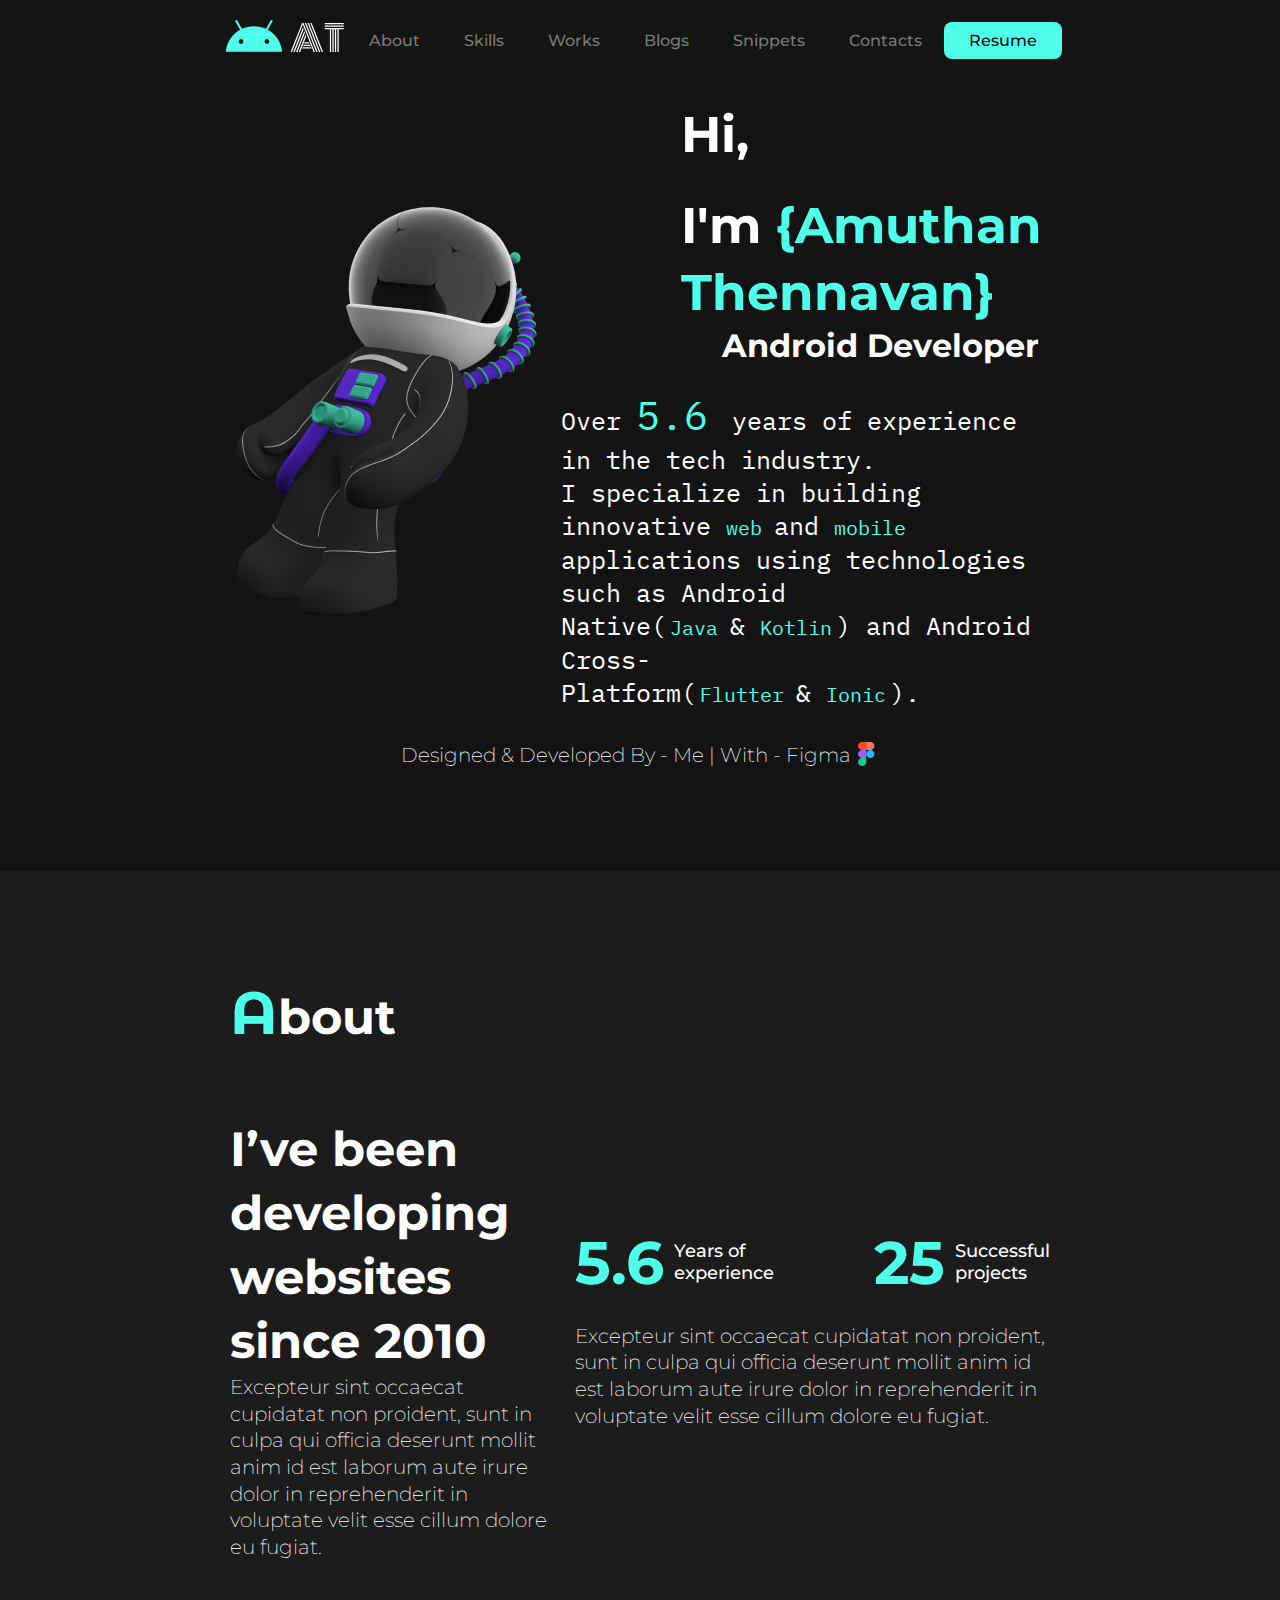
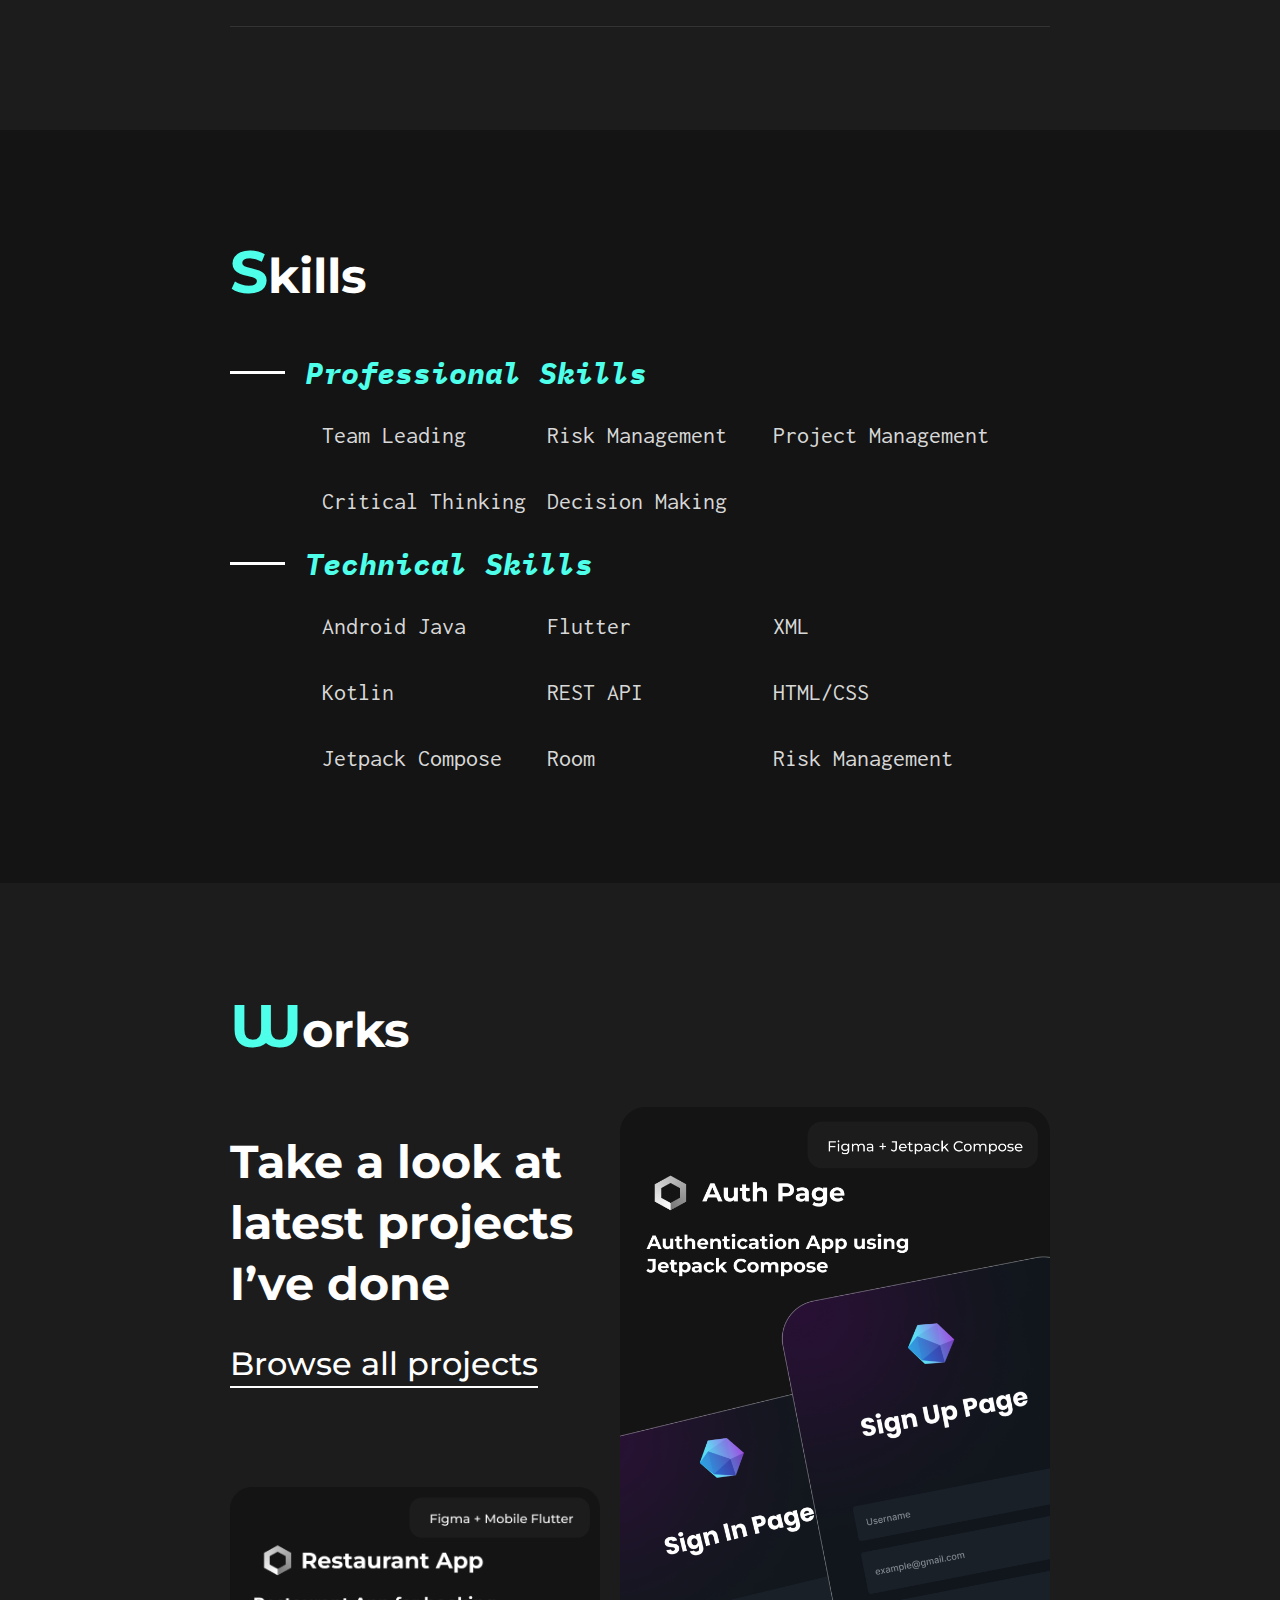
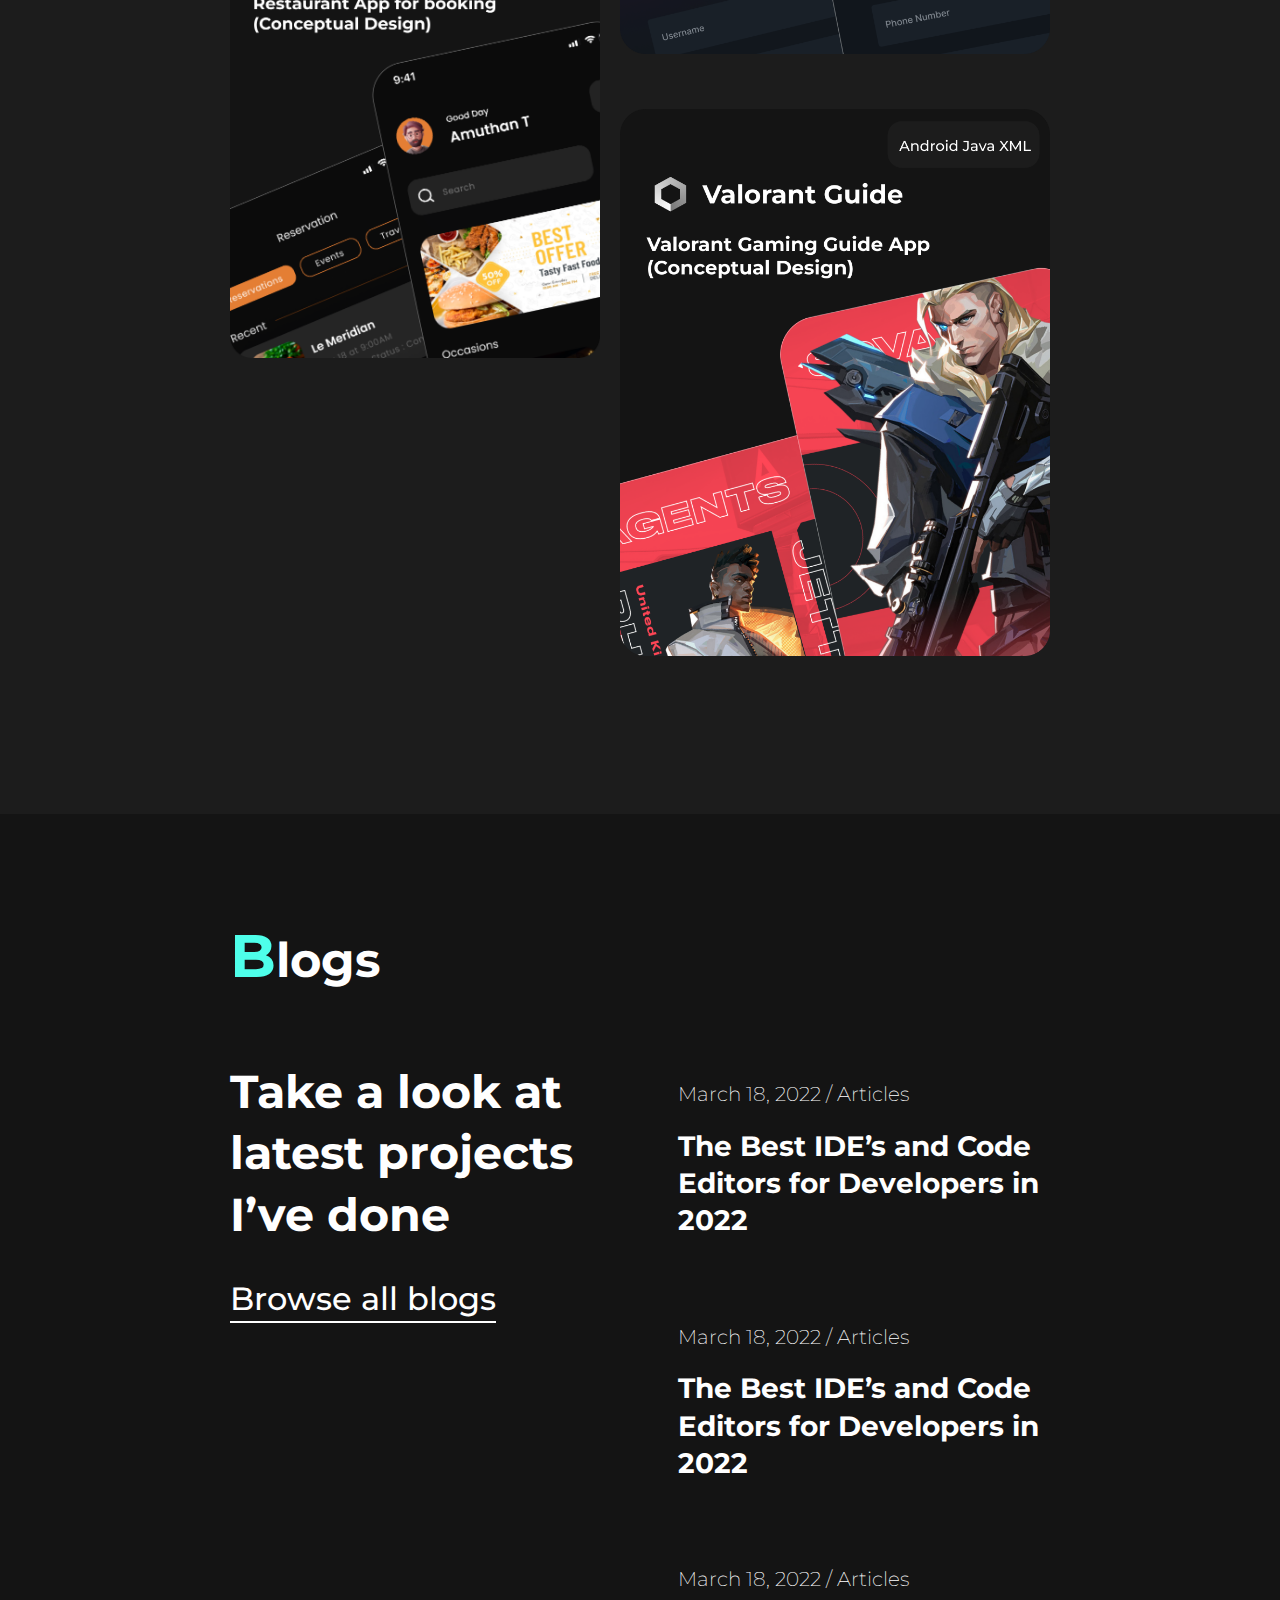
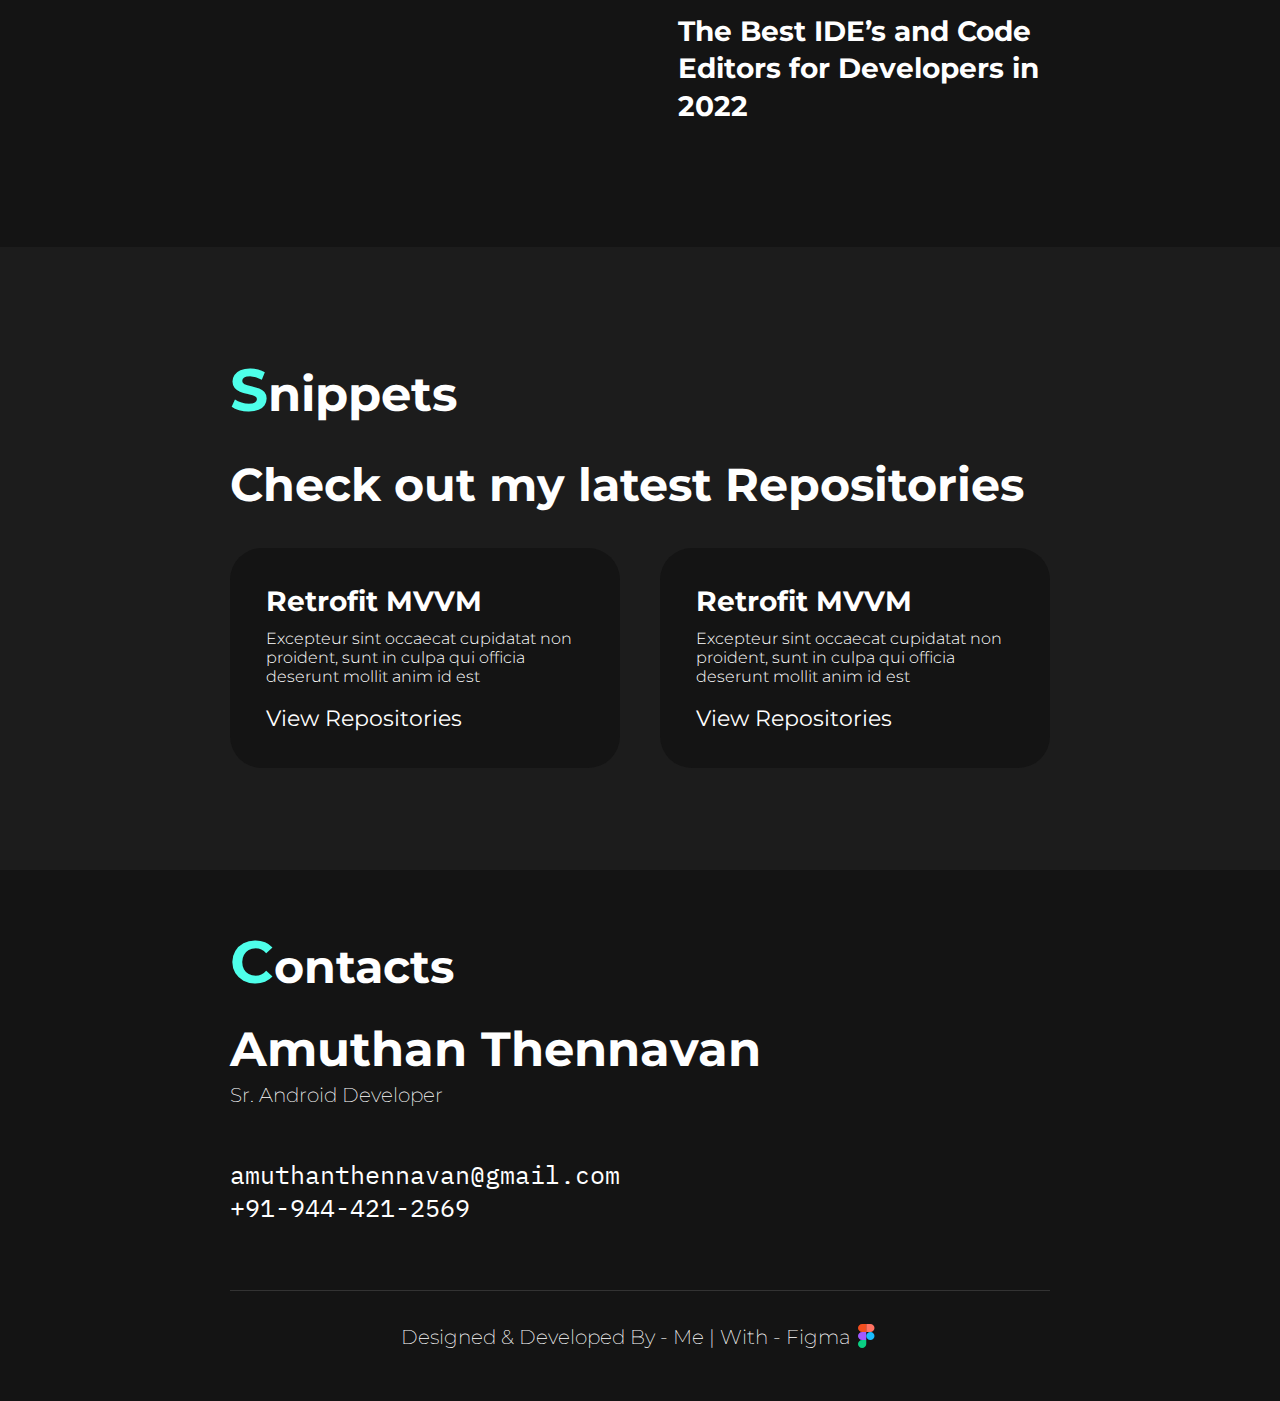
==== commit e35dec57: "fixes" ====
--- a/index.html
+++ b/index.html
@@ -9,94 +9,364 @@
 </head>
 
 <body>
-    <!-- <div class="wrapper"> -->
-        <header>
-            <a href="#home">
-                <img class="at_logo" src="images/at_logo.svg" alt="AT Logo">
-            </a>
-            <nav>
-                <ul class="nav__links">
-                    <li><a href="#about">About</a></li>
-                    <li><a href="#skills">Skills</a></li>
-                    <li><a href="#works">Works</a></li>
-                    <li><a href="#blogs">Blogs</a></li>
-                    <li><a href="#snippets">Snippets</a></li>
-                    <li><a href="#contacts">Contacts</a></li>
-                </ul>
-            </nav>
-            <a class="cta" href="#">
-                <button type="button">Resume</button>
-            </a>
-            <div class="menu-toggle">
-                <div class="menu-bar"></div>
-            </div>
-        </header>
-    
-        <main>
-    
-            <section id="home">
-                <div class="desktop-20">
-    
-                    <div class="home_main_content">
-                        <div class="rectangle-1342">
-                            <img class="rectangle_img" src="images/astronaut.png" alt="Valorant">
-                        </div>
-                        <div class="rectangle-1342">
-                            <div class="group-301">
-                                <p class="para">
-                                    <span class="text_t1">Hi, </span>
-                                </p>
-                                <p class="para">
-                                    <span class="text_t1">I'm </span>
-                                    <span class="text_t2">{Amuthan Thennavan}</span>
-    
-                                    <span class="android-developer">Android Developer</span>
-                                </p>
-                            </div>
-    
-                            <div class="group-302">
-                                <p>
-                                    <span class="p_text_t1">Over </span>
-                                    <span class="p_text_t2_big">5.6 </span>
-                                    <span class="p_text_t1">years of experience in the tech industry.</span>
-                                </p>
-                                <p>
-                                    <span class="p_text_t1">I specialize in building innovative </span>
-                                    <span class="p_text_t2">web </span>
-                                    <span class="p_text_t1">and </span>
-                                    <span class="p_text_t2">mobile </span>
-                                </p>
-                                <p>
-                                    <span class="p_text_t1">applications using technologies such as Android </span>
-                                </p>
-                                <p>
-                                    <span class="p_text_t1">Native(</span>
-                                    <span class="p_text_t2">Java </span>
-                                    <span class="p_text_t1">& </span>
-                                    <span class="p_text_t2">Kotlin</span>
-                                    <span class="p_text_t1">) and Android Cross- </span>
-                                </p>
-                                <p>
-                                    <span class="p_text_t1">Platform(</span>
-                                    <span class="p_text_t2">Flutter </span>
-                                    <span class="p_text_t1">& </span>
-                                    <span class="p_text_t2">Ionic</span>
-                                    <span class="p_text_t1">).</span>
-                                </p>
-                            </div>
-                        </div>
-    
-                    </div>
-    
-                    <div class="home_social_media_logo">
+    <header>
+        <a href="#home">
+            <img class="at_logo" src="images/at_logo.svg" alt="AT Logo">
+        </a>
+        <nav>
+            <ul class="nav__links">
+                <li><a href="#about">About</a></li>
+                <li><a href="#skills">Skills</a></li>
+                <li><a href="#works">Works</a></li>
+                <li><a href="#blogs">Blogs</a></li>
+                <li><a href="#snippets">Snippets</a></li>
+                <li><a href="#contacts">Contacts</a></li>
+            </ul>
+        </nav>
+        <a class="cta" href="#">
+            <button type="button">Resume</button>
+        </a>
+        <div class="menu-toggle">
+            <div class="menu-bar"></div>
+        </div>
+    </header>
+
+    <main>
+
+        <section id="home">
+            <div class="desktop-20">
+
+                <div class="home_main_content">
+                    <div class="rectangle-1342">
+                        <img class="rectangle_img" src="images/astronaut.png" alt="Valorant">
+                    </div>
+                    <div class="rectangle-1342">
+                        <div class="group-301">
+                            <p class="para">
+                                <span class="text_t1">Hi, </span>
+                            </p>
+                            <p class="para">
+                                <span class="text_t1">I'm </span>
+                                <span class="text_t2">{Amuthan Thennavan}</span>
+
+                                <span class="android-developer">Android Developer</span>
+                            </p>
+                        </div>
+
+                        <div class="group-302">
+                            <p>
+                                <span class="p_text_t1">Over </span>
+                                <span class="p_text_t2_big">5.6 </span>
+                                <span class="p_text_t1">years of experience in the tech industry.</span>
+                            </p>
+                            <p>
+                                <span class="p_text_t1">I specialize in building innovative </span>
+                                <span class="p_text_t2">web </span>
+                                <span class="p_text_t1">and </span>
+                                <span class="p_text_t2">mobile </span>
+                            </p>
+                            <p>
+                                <span class="p_text_t1">applications using technologies such as Android </span>
+                            </p>
+                            <p>
+                                <span class="p_text_t1">Native(</span>
+                                <span class="p_text_t2">Java </span>
+                                <span class="p_text_t1">& </span>
+                                <span class="p_text_t2">Kotlin</span>
+                                <span class="p_text_t1">) and Android Cross- </span>
+                            </p>
+                            <p>
+                                <span class="p_text_t1">Platform(</span>
+                                <span class="p_text_t2">Flutter </span>
+                                <span class="p_text_t1">& </span>
+                                <span class="p_text_t2">Ionic</span>
+                                <span class="p_text_t1">).</span>
+                            </p>
+                        </div>
+                    </div>
+
+                </div>
+                <!-- <hr /> -->
+                <!-- <div class="home_social_media_logo">
                         <img class="rectangle_img" src="icons/ic_linkedin.svg" alt="Valorant">
                         <img class="rectangle_img" src="icons/ic_github.svg" alt="Valorant">
                         <img class="rectangle_img" src="icons/ic_behance.svg" alt="Valorant">
                         <img class="rectangle_img" src="icons/ic_twitter.svg" alt="Valorant">
                         <img class="rectangle_img" src="icons/ic_insta.svg" alt="Valorant">
-                    </div>
-
-                    <div class="designed_by_me">
+                    </div> -->
+
+                <div class="designed_by_me">
+                    <p class="designed-by-me-with-figma">
+                        <span class="subheading">
+                            Designed & Developed
+
+                        </span>
+                        <span class="subheading">By - Me | With - </span>
+                        <span class="subheading">Figma</span>
+                        <img class="figma_logo" src="images/figma_vector.svg">
+
+                    </p>
+                </div>
+            </div>
+
+        </section>
+
+        <section id="about">
+            <div class="desktop-20">
+
+                <div class="about_social_media_logo">
+                    <h1 class="heading">
+                        <span class="highlight">A</span>bout
+                    </h1>
+                </div>
+
+                <div class="about_main_content">
+
+                    <div class="rectangle-1342">
+                        <div class="">
+                            <p class="para">
+                            <p class="heading">I’ve been developing websites since 2010</p>
+                            <p class="subheading">Excepteur sint occaecat cupidatat non proident, sunt in culpa qui
+                                officia deserunt mollit anim id est laborum aute irure dolor in reprehenderit in
+                                voluptate velit esse cillum dolore eu fugiat.</p>
+
+                            </p>
+                        </div>
+                    </div>
+
+                    <div class="rectangle-1342">
+                        <div class="">
+                            <div class="stats">
+                                <div class="stat">
+                                    <p class="stat-value">5.6</p>
+                                    <p class="stat-label">Years of experience</p>
+                                </div>
+                                <div class="stat">
+                                    <p class="stat-value">25</p>
+                                    <p class="stat-label">Successful projects</p>
+                                </div>
+                            </div>
+                            <p class="para">
+                            <p class="subheading">Excepteur sint occaecat cupidatat non proident, sunt in culpa qui
+                                officia deserunt mollit anim id est laborum aute irure dolor in reprehenderit in
+                                voluptate velit esse cillum dolore eu fugiat.</p>
+
+                            </p>
+                        </div>
+                    </div>
+
+                </div>
+
+                <hr />
+            </div>
+        </section>
+
+        <section id="skills">
+            <div class="desktop-20">
+                <div class="skills_social_media_logo">
+                    <h1 class="heading">
+                        <span class="highlight">S</span>kills
+                    </h1>
+                </div>
+
+                <div class="skills_main_content">
+                    <div class="column">
+                        <!-- Professional Skills Section -->
+                        <div class="div_title">
+                            <div class="row">
+                                <div class="line"></div>
+                                <p><span class="sub_title_char_t1">Professional Skills</span></p>
+                            </div>
+                        </div>
+
+                        <div class="container-3">
+                            <div class="grid-container">
+                                <div class="skill-item">Team Leading</div>
+                                <div class="skill-item">Risk Management</div>
+                                <div class="skill-item">Project Management</div>
+                                <div class="skill-item">Critical Thinking</div>
+                                <div class="skill-item">Decision Making</div>
+                            </div>
+                        </div>
+
+                        <!-- Technical Skills Section -->
+                        <div class="div_title">
+                            <div class="row">
+                                <div class="line"></div>
+                                <p><span class="sub_title_char_t1">Technical Skills</span></p>
+                            </div>
+                        </div>
+
+                        <div class="container-3">
+                            <div class="grid-container">
+                                <div class="skill-item">Android Java</div>
+                                <div class="skill-item">Flutter</div>
+                                <div class="skill-item">XML</div>
+                                <div class="skill-item">Kotlin</div>
+                                <div class="skill-item">REST API</div>
+                                <div class="skill-item">HTML/CSS</div>
+                                <div class="skill-item">Jetpack Compose</div>
+                                <div class="skill-item">Room</div>
+                                <div class="skill-item">Risk Management</div>
+                            </div>
+                        </div>
+
+                    </div>
+                </div>
+            </div>
+        </section>
+
+
+        <section id="works">
+            <div class="desktop-20">
+
+                <div class="works_social_media_logo">
+                    <h1 class="heading">
+                        <span class="highlight">W</span>orks
+                    </h1>
+                </div>
+
+                <div class="works_main_content">
+                    <div class="rectangle-1342">
+                        <div class="">
+                            <p class="para">
+                            <p class="works_heading">Take a look at latest projects I’ve done</p>
+                            <a href="#" class="view-all">Browse all projects</a>
+                            <a href="restaurant_works.html">
+                                <img class="rectangle_card_img" src="images/card_restaurant.png" alt="Valorant">
+                            </a>
+
+                            </p>
+                        </div>
+                    </div>
+
+                    <div class="rectangle-1342">
+                        <div class="">
+                            <a href="auth_works.html">
+                                <img class="rectangle_card_img" src="images/card_auth.png" alt="Valorant">
+                            </a>
+                            <a href="valorant_works.html">
+                                <img class="rectangle_card_img" src="images/card_valorant.png" alt="Valorant">
+                            </a>
+
+
+                        </div>
+                    </div>
+
+                </div>
+
+            </div>
+        </section>
+        <section id="blogs">
+            <div class="desktop-20">
+
+                <div class="blogs_title">
+                    <h1 class="heading">
+                        <span class="highlight">B</span>logs
+                    </h1>
+                </div>
+
+                <div class="blogs_main_content">
+                    <div class="rectangle-1342">
+                        <div class="">
+                            <p class="para">
+                            <p class="blog_heading">Take a look at latest projects I’ve done</p>
+                            <a href="#" class="blog_view_all">Browse all blogs</a>
+                            </p>
+                        </div>
+                    </div>
+
+                    <div class="rectangle-1342">
+                        <div class="column">
+
+                            <p class="para">
+                            <p class="blog_date">March 18, 2022 / Articles</p>
+                            <p class="blogs_content_title">The Best IDE’s and Code Editors for Developers in 2022
+                            </p>
+                            </p>
+
+                            <p class="para">
+                            <p class="blog_date">March 18, 2022 / Articles</p>
+                            <p class="blogs_content_title">The Best IDE’s and Code Editors for Developers in 2022
+                            </p>
+                            </p>
+
+                            <p class="para">
+                            <p class="blog_date">March 18, 2022 / Articles</p>
+                            <p class="blogs_content_title">The Best IDE’s and Code Editors for Developers in 2022
+                            </p>
+                            </p>
+
+
+                        </div>
+                    </div>
+                </div>
+            </div>
+        </section>
+
+        <section id="snippets">
+            <div class="desktop-20"></div>
+
+            <div class="snippets_title">
+                <h1 class="heading">
+                    <span class="highlight">S</span>nippets
+                </h1>
+            </div>
+            <div class="rectangle-1342">
+                <div class="">
+                    <p class="para">
+                    <p class="snippets_heading">Check out my latest Repositories</p>
+                    </p>
+                </div>
+            </div>
+            <div class="snippets_main_content">
+                <div class="snippets_card">
+                    <div class="snippets_label">
+                        Retrofit MVVM
+                    </div>
+                    <div class="snippets_summary">
+                        Excepteur sint occaecat cupidatat non proident, sunt in culpa qui officia deserunt mollit anim
+                        id est
+                    </div>
+                    <span class="snippets_view">
+                        View Repositories
+                    </span>
+                </div>
+
+                <div class="snippets_card">
+                    <div class="snippets_label">
+                        Retrofit MVVM
+                    </div>
+                    <div class="snippets_summary">
+                        Excepteur sint occaecat cupidatat non proident, sunt in culpa qui officia deserunt mollit anim
+                        id est
+                    </div>
+                    <span class="snippets_view">
+                        View Repositories
+                    </span>
+                </div>
+            </div>
+            </div>
+        </section>
+
+        <section id="contacts">
+            <div class="desktop-20">
+                <div class="contacts_title">
+                    <h1 class="contacts_heading">
+                        <span class="highlight">C</span>ontacts
+                    </h1>
+                </div>
+                <div class="about_me">
+                    <p class="heading">Amuthan Thennavan</p>
+                    <p class="subheading">Sr. Android Developer</p>
+                </div>
+
+                <div class="contact_me">
+                    <p class="p_text_t1">amuthanthennavan@gmail.com</p>
+                    <p class="p_text_t1">+91-944-421-2569</p>
+                </div>
+
+                <!-- <div class="designed_by_me"></div>
                         <p class="designed-by-me-with-figma">
                             <span class="subheading">
                                 Designed & Developed
@@ -107,306 +377,47 @@
                             <img class="figma_logo" src="images/figma_vector.svg">
 
                         </p>
-                    </div>  
-                </div>
-    
-            </section>
-    
-            <section id="about">
-                <div class="desktop-20">
-    
-                    <div class="about_social_media_logo">
-                        <h1 class="heading">
-                            <span class="highlight">A</span>bout
-                        </h1>
-                    </div>
-    
-                    <div class="about_main_content">
-    
-                        <div class="rectangle-1342">
-                            <div class="">
-                                <p class="para">
-                                <p class="heading">I’ve been developing websites since 2010</p>
-                                <p class="subheading">Excepteur sint occaecat cupidatat non proident, sunt in culpa qui
-                                    officia deserunt mollit anim id est laborum aute irure dolor in reprehenderit in
-                                    voluptate velit esse cillum dolore eu fugiat.</p>
-    
-                                </p>
-                            </div>
-                        </div>
-    
-                        <div class="rectangle-1342">
-                            <div class="">
-                                <div class="stats">
-                                    <div class="stat">
-                                        <p class="stat-value">5.6</p>
-                                        <p class="stat-label">Years of experience</p>
-                                    </div>
-                                    <div class="stat">
-                                        <p class="stat-value">25</p>
-                                        <p class="stat-label">Successful projects</p>
-                                    </div>
-                                </div>
-                                <p class="para">
-                                <p class="subheading">Excepteur sint occaecat cupidatat non proident, sunt in culpa qui
-                                    officia deserunt mollit anim id est laborum aute irure dolor in reprehenderit in
-                                    voluptate velit esse cillum dolore eu fugiat.</p>
-    
-                                </p>
-                            </div>
-                        </div>
-    
-                    </div>
-    
-                    <hr />
-                </div>
-            </section>
-    
-            <section id="skills">
-                <div class="desktop-20">
-                    <div class="skills_social_media_logo">
-                        <h1 class="heading">
-                            <span class="highlight">S</span>kills
-                        </h1>
-                    </div>
-            
-                    <div class="skills_main_content">
-                        <div class="column">
-                            <!-- Professional Skills Section -->
-                            <div class="div_title">
-                                <div class="row">
-                                    <div class="line"></div>
-                                    <p><span class="sub_title_char_t1">Professional Skills</span></p>
-                                </div>
-                            </div>
-            
-                            <div class="container-3">
-                                <div class="grid-container">
-                                    <div class="skill-item">Team Leading</div>
-                                    <div class="skill-item">Risk Management</div>
-                                    <div class="skill-item">Project Management</div>
-                                    <div class="skill-item">Critical Thinking</div>
-                                    <div class="skill-item">Decision Making</div>
-                                </div>
-                            </div>
-            
-                            <!-- Technical Skills Section -->
-                            <div class="div_title">
-                                <div class="row">
-                                    <div class="line"></div>
-                                    <p><span class="sub_title_char_t1">Technical Skills</span></p>
-                                </div>
-                            </div>
-            
-                            <div class="container-3">
-                                <div class="grid-container">
-                                    <div class="skill-item">Android Java</div>
-                                    <div class="skill-item">Flutter</div>
-                                    <div class="skill-item">XML</div>
-                                    <div class="skill-item">Kotlin</div>
-                                    <div class="skill-item">REST API</div>
-                                    <div class="skill-item">HTML/CSS</div>
-                                    <div class="skill-item">Jetpack Compose</div>
-                                    <div class="skill-item">Room</div>
-                                    <div class="skill-item">Risk Management</div>
-                                </div>
-                            </div>
-                            
-                        </div>
-                    </div>
-                </div>
-            </section>
-            
-    
-            <section id="works">
-                <div class="desktop-20">
-    
-                    <div class="works_social_media_logo">
-                        <h1 class="heading">
-                            <span class="highlight">W</span>orks
-                        </h1>
-                    </div>
-    
-                    <div class="works_main_content">
-                        <div class="rectangle-1342">
-                            <div class="">
-                                <p class="para">
-                                <p class="works_heading">Take a look at latest projects I’ve done</p>
-                                <a href="#" class="view-all">Browse all projects</a>
-                                <a href="restaurant_works.html">
-                                    <img class="rectangle_card_img" src="images/card_restaurant.png" alt="Valorant">
-                                </a>
-    
-                                </p>
-                            </div>
-                        </div>
-    
-                        <div class="rectangle-1342">
-                            <div class="">
-                                <a href="auth_works.html">
-                                    <img class="rectangle_card_img" src="images/card_auth.png" alt="Valorant">
-                                </a>
-                                <a href="valorant_works.html">
-                                    <img class="rectangle_card_img" src="images/card_valorant.png" alt="Valorant">
-                                </a>
-                                
-                                
-                            </div>
-                        </div>
-                        
-                    </div>
-    
-                </div>
-            </section>
-            <section id="blogs">
-                <div class="desktop-20">
-    
-                    <div class="blogs_title">
-                        <h1 class="heading">
-                            <span class="highlight">B</span>logs
-                        </h1>
-                    </div>
-    
-                    <div class="blogs_main_content">
-                        <div class="rectangle-1342">
-                            <div class="">
-                                <p class="para">
-                                <p class="blog_heading">Take a look at latest projects I’ve done</p>
-                                <a href="#" class="blog_view_all">Browse all blogs</a>
-                                </p>
-                            </div>
-                        </div>
-    
-                        <div class="rectangle-1342">
-                            <div class="column">
-    
-                                <p class="para">
-                                <p class="blog_date">March 18, 2022 / Articles</p>
-                                <p class="blogs_content_title">The Best IDE’s and Code Editors for Developers in 2022
-                                </p>
-                                </p>
-    
-                                <p class="para">
-                                <p class="blog_date">March 18, 2022 / Articles</p>
-                                <p class="blogs_content_title">The Best IDE’s and Code Editors for Developers in 2022
-                                </p>
-                                </p>
-    
-                                <p class="para">
-                                <p class="blog_date">March 18, 2022 / Articles</p>
-                                <p class="blogs_content_title">The Best IDE’s and Code Editors for Developers in 2022
-                                </p>
-                                </p>
-    
-    
-                            </div>
-                        </div>
-                    </div>
-                </div>
-            </section>
-    
-            <section id="snippets">
-                <div class="desktop-20"></div>
-    
-                <div class="snippets_title">
-                    <h1 class="heading">
-                        <span class="highlight">S</span>nippets
-                    </h1>
-                </div>
+                    </div> -->
+
+                <hr />
+
                 <div class="rectangle-1342">
-                    <div class="">
-                        <p class="para">
-                        <p class="snippets_heading">Check out my latest Repositories</p>
-                        </p>
-                    </div>
-                </div>
-                <div class="snippets_main_content">
-                    <div class="snippets_card">
-                        <div class="snippets_label">
-                            Retrofit MVVM
-                        </div>
-                        <div class="snippets_summary">
-                            Excepteur sint occaecat cupidatat non proident, sunt in culpa qui officia deserunt mollit anim
-                            id est
-                        </div>
-                        <span class="snippets_view">
-                            View Repositories
-                        </span>
-                    </div>
-    
-                    <div class="snippets_card">
-                        <div class="snippets_label">
-                            Retrofit MVVM
-                        </div>
-                        <div class="snippets_summary">
-                            Excepteur sint occaecat cupidatat non proident, sunt in culpa qui officia deserunt mollit anim
-                            id est
-                        </div>
-                        <span class="snippets_view">
-                            View Repositories
-                        </span>
-                    </div>
-                </div>
-                </div>
-            </section>
-    
-            <section id="contacts">
-                <div class="desktop-20">
-                    <div class="contacts_title">
-                        <h1 class="contacts_heading">
-                            <span class="highlight">C</span>ontacts
-                        </h1>
-                    </div>
-                    <div class="about_me">
-                        <p class="heading">Amuthan Thennavan</p>
-                        <p class="subheading">Sr. Android Developer</p>
-                    </div>
-    
-                    <div class="contact_me">
-                        <p class="p_text_t1">amuthanthennavan@gmail.com</p>
-                        <p class="p_text_t1">+91-944-421-2569</p>
-                    </div>
-
-                    <div class="designed_by_me"></div>
-                        <p class="designed-by-me-with-figma">
-                            <span class="subheading">
-                                Designed & Developed
-
-                            </span>
-                            <span class="subheading">By - Me | With - </span>
-                            <span class="subheading">Figma</span>
-                            <img class="figma_logo" src="images/figma_vector.svg">
-
-                        </p>
-                    </div>
-    
-                    <hr />
-    
-                    <div class="rectangle-1342">
-                        <div class="home_social_media_logo">
+                    <!-- <div class="home_social_media_logo">
                             <img class="rectangle_img" src="icons/ic_linkedin.svg" alt="Valorant">
                             <img class="rectangle_img" src="icons/ic_github.svg" alt="Valorant">
                             <img class="rectangle_img" src="icons/ic_behance.svg" alt="Valorant">
                             <img class="rectangle_img" src="icons/ic_twitter.svg" alt="Valorant">
                             <img class="rectangle_img" src="icons/ic_insta.svg" alt="Valorant">
-                        </div>
-                    </div>
-
-                    
-    
-                <!-- </div> -->
-            </section>
-    
-    
-    
-        </main>
-    
-        <footer>
-            <!-- Footer content here -->
-        </footer>
-    
+                        </div> -->
+
+                    <div class="designed_by_me">
+                    <p class="designed-by-me-with-figma">
+                        <span class="subheading">
+                            Designed & Developed
+
+                        </span>
+                        <span class="subheading">By - Me | With - </span>
+                        <span class="subheading">Figma</span>
+                        <img class="figma_logo" src="images/figma_vector.svg">
+
+                    </p>
+                </div>
+            </div>
+
+
+
+        </section>
+
+
+
+    </main>
+
+    <footer>
+        <!-- Footer content here -->
+    </footer>
+
     </div>
-    
+
     <script src="scripts.js"></script>
 </body>
 
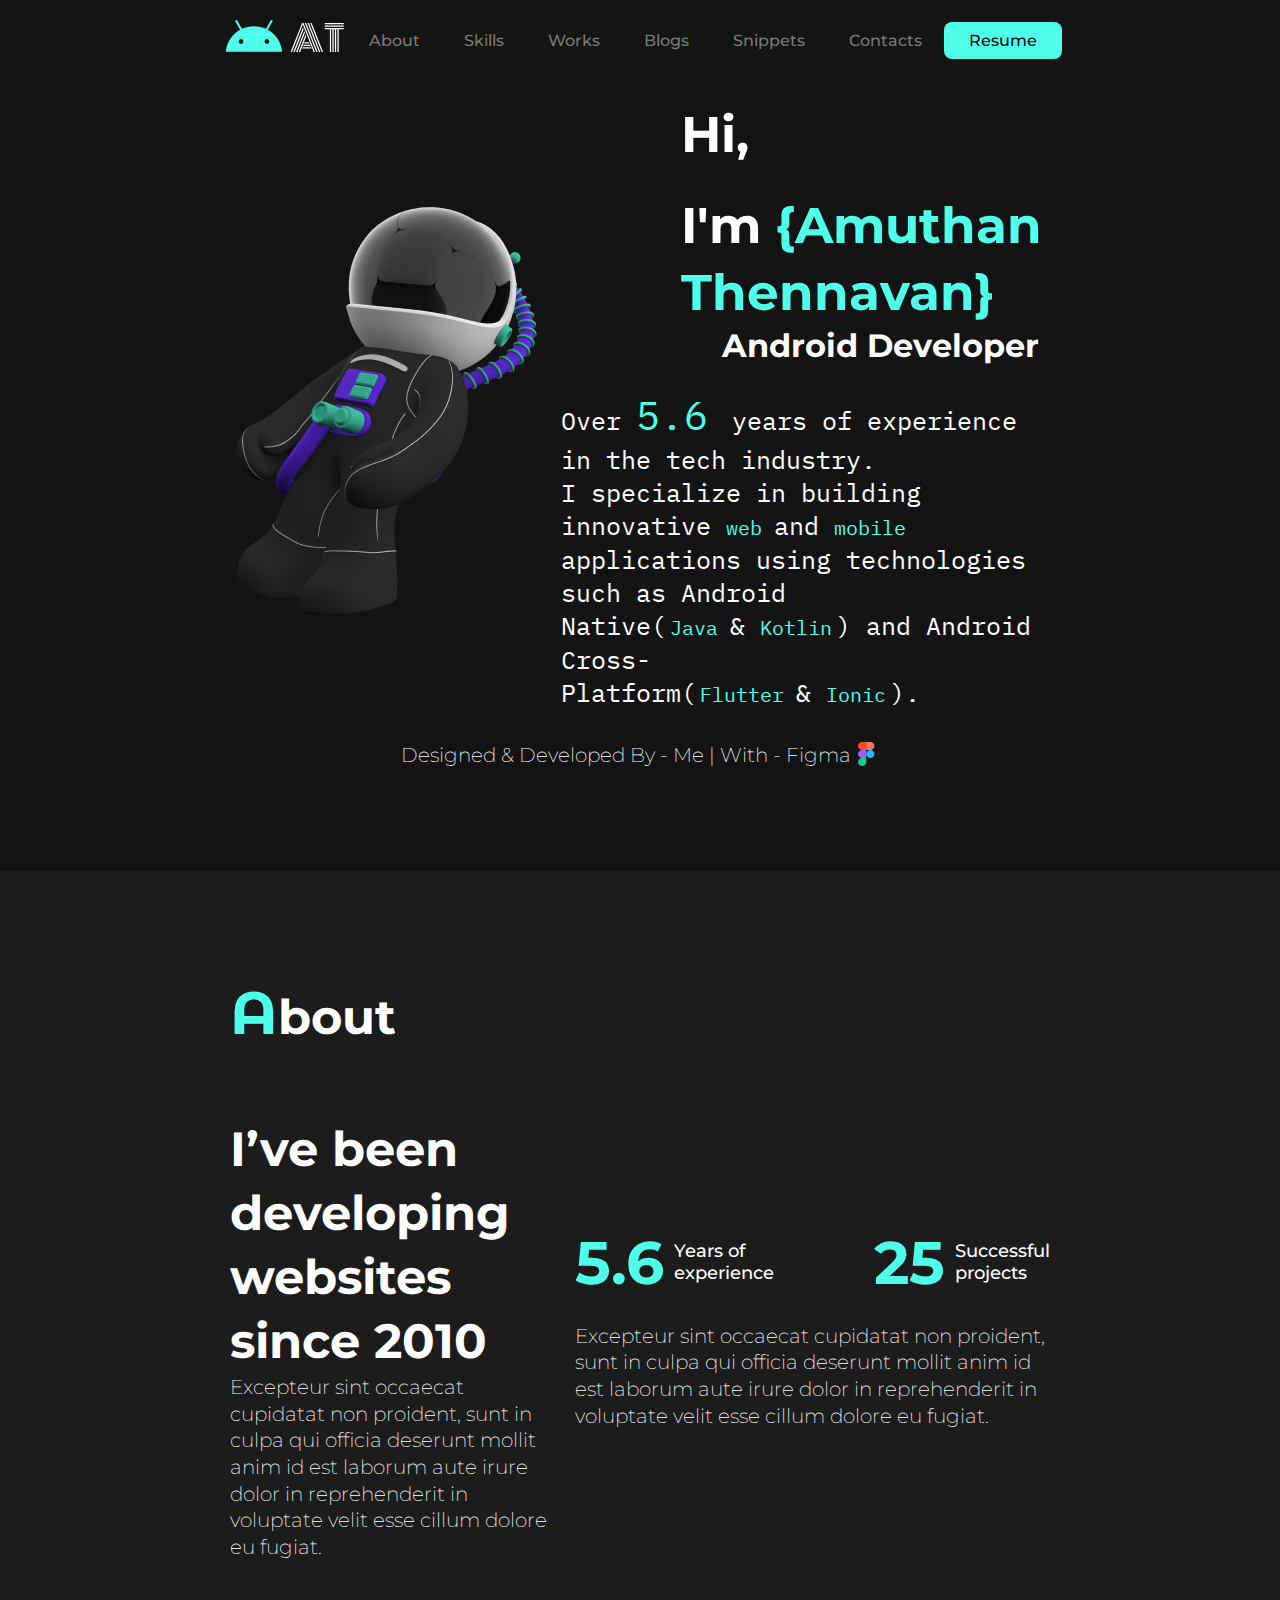
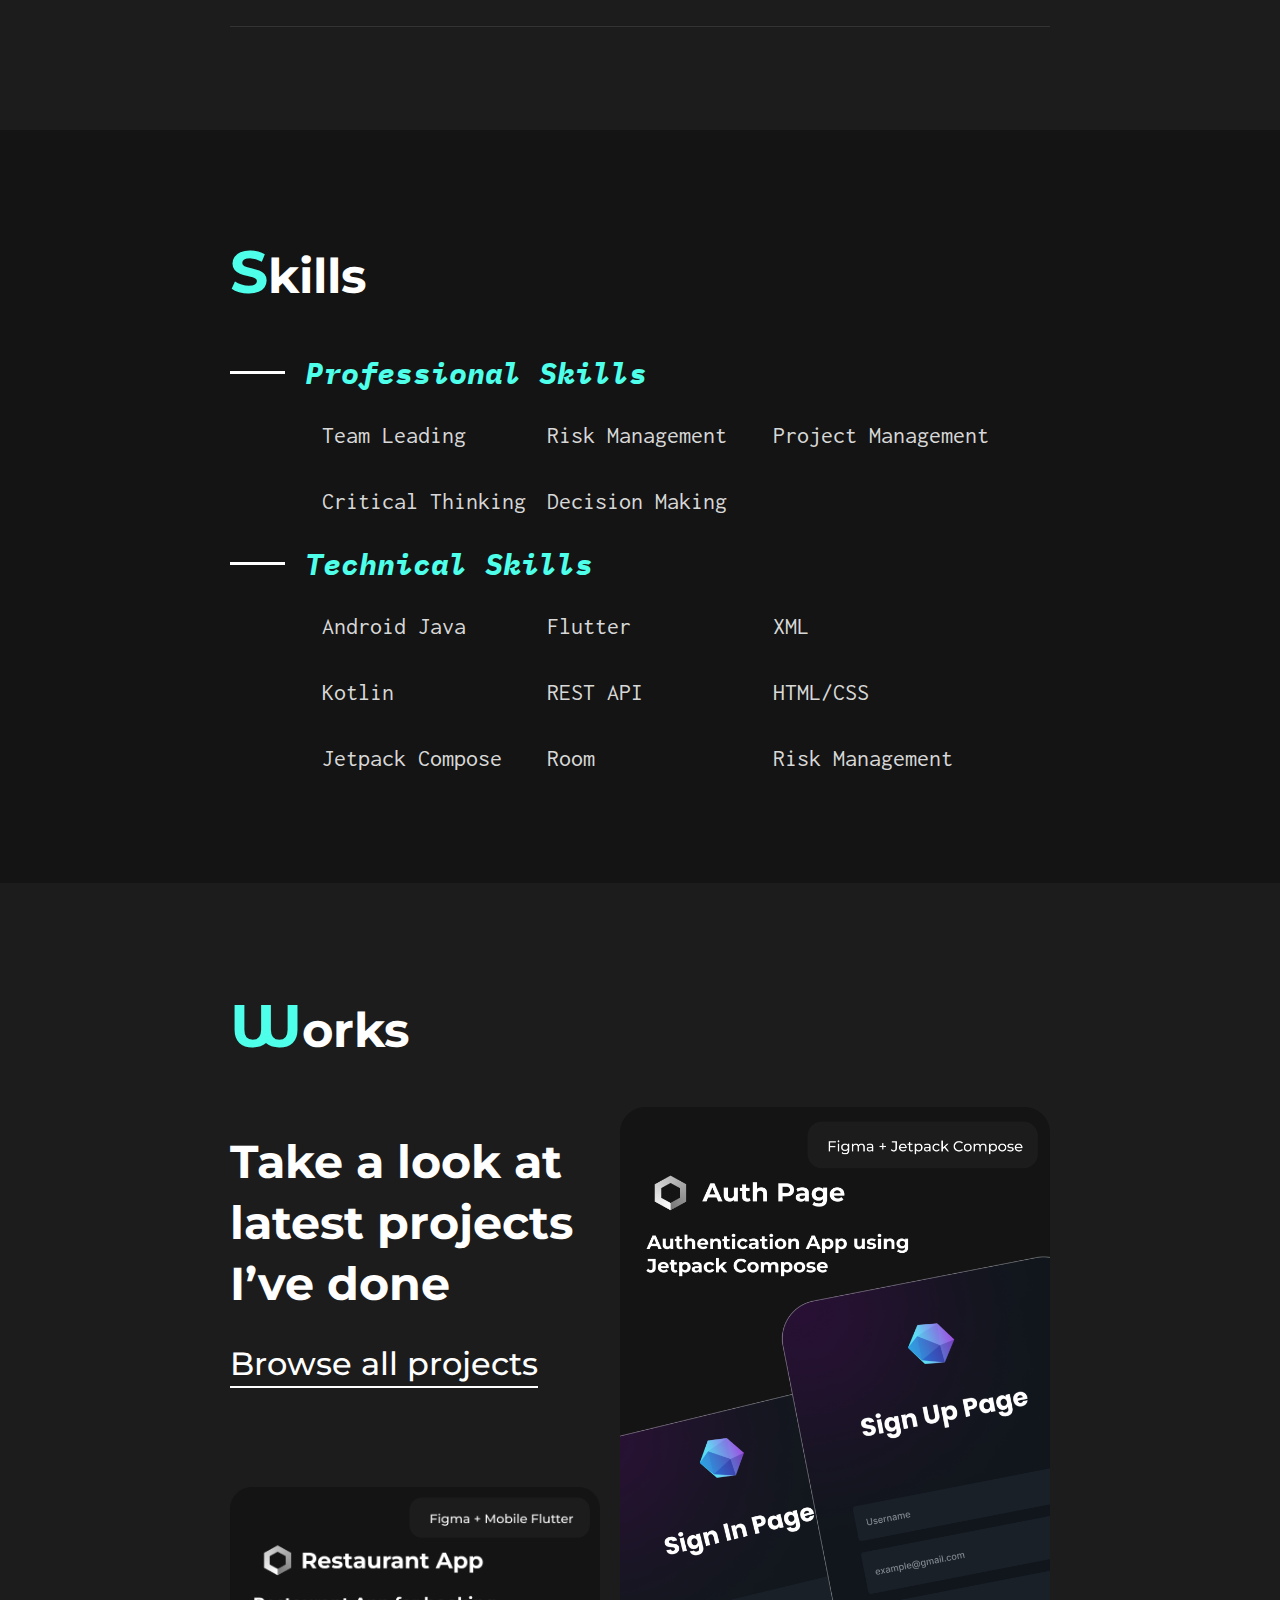
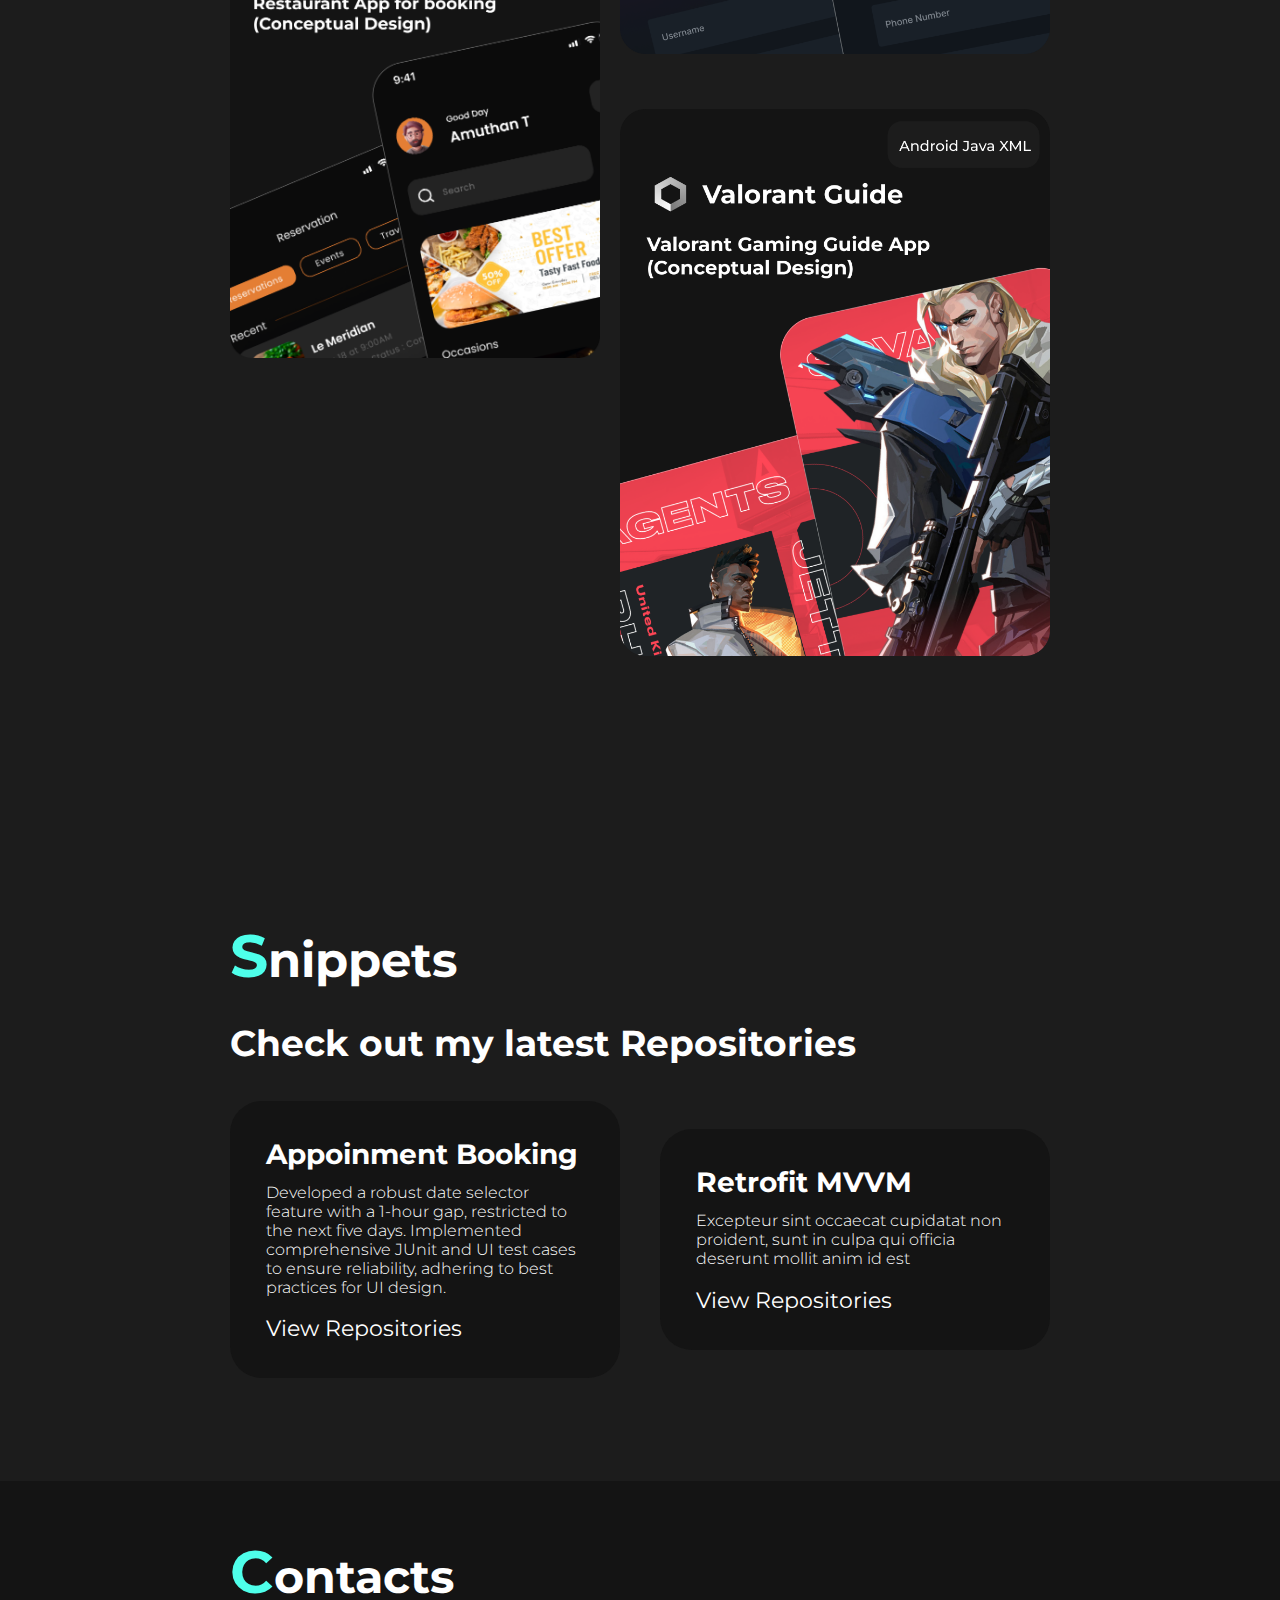
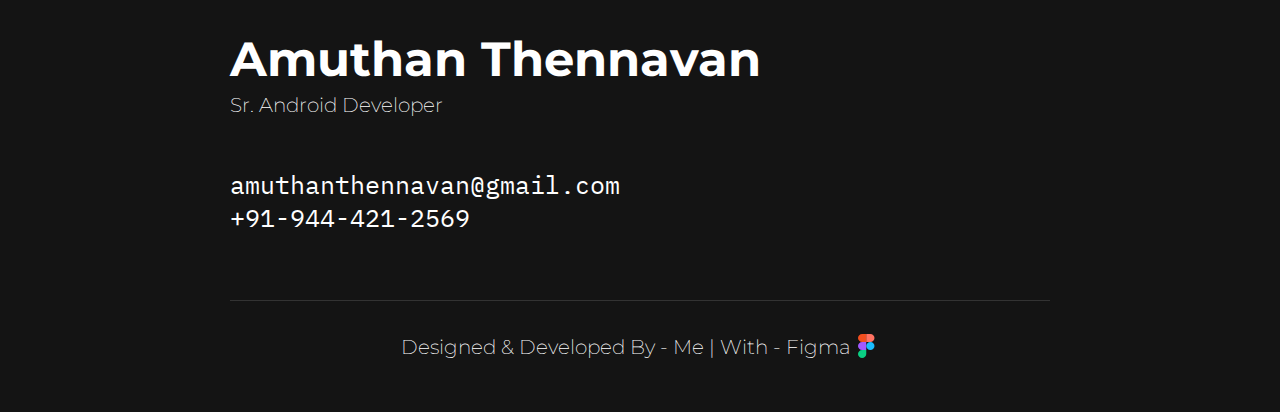
==== commit b2cc161f: "fixes snippets content" ====
--- a/index.html
+++ b/index.html
@@ -23,7 +23,7 @@
                 <li><a href="#contacts">Contacts</a></li>
             </ul>
         </nav>
-        <a class="cta" href="#">
+        <a class="cta" href="doc/AmuCV.pdf" target="_blank">
             <button type="button">Resume</button>
         </a>
         <div class="menu-toggle">
@@ -257,7 +257,8 @@
 
             </div>
         </section>
-        <section id="blogs">
+
+        <!-- <section id="blogs">
             <div class="desktop-20">
 
                 <div class="blogs_title">
@@ -302,7 +303,7 @@
                     </div>
                 </div>
             </div>
-        </section>
+        </section> -->
 
         <section id="snippets">
             <div class="desktop-20"></div>
@@ -322,11 +323,11 @@
             <div class="snippets_main_content">
                 <div class="snippets_card">
                     <div class="snippets_label">
-                        Retrofit MVVM
+                        Appoinment Booking
                     </div>
                     <div class="snippets_summary">
-                        Excepteur sint occaecat cupidatat non proident, sunt in culpa qui officia deserunt mollit anim
-                        id est
+                        Developed a robust date selector feature with a 1-hour gap, restricted to the next five days. 
+                        Implemented comprehensive JUnit and UI test cases to ensure reliability, adhering to best practices for UI design.
                     </div>
                     <span class="snippets_view">
                         View Repositories
--- a/styles.css
+++ b/styles.css
@@ -626,7 +626,7 @@
     .snippets_heading {
       font-family: 'Montserrat';
       font-weight: 700;
-      font-size: 46px;
+      font-size: 36px;
       line-height: 1.333;
       color: #FFFFFF;
       margin-bottom: 4%;
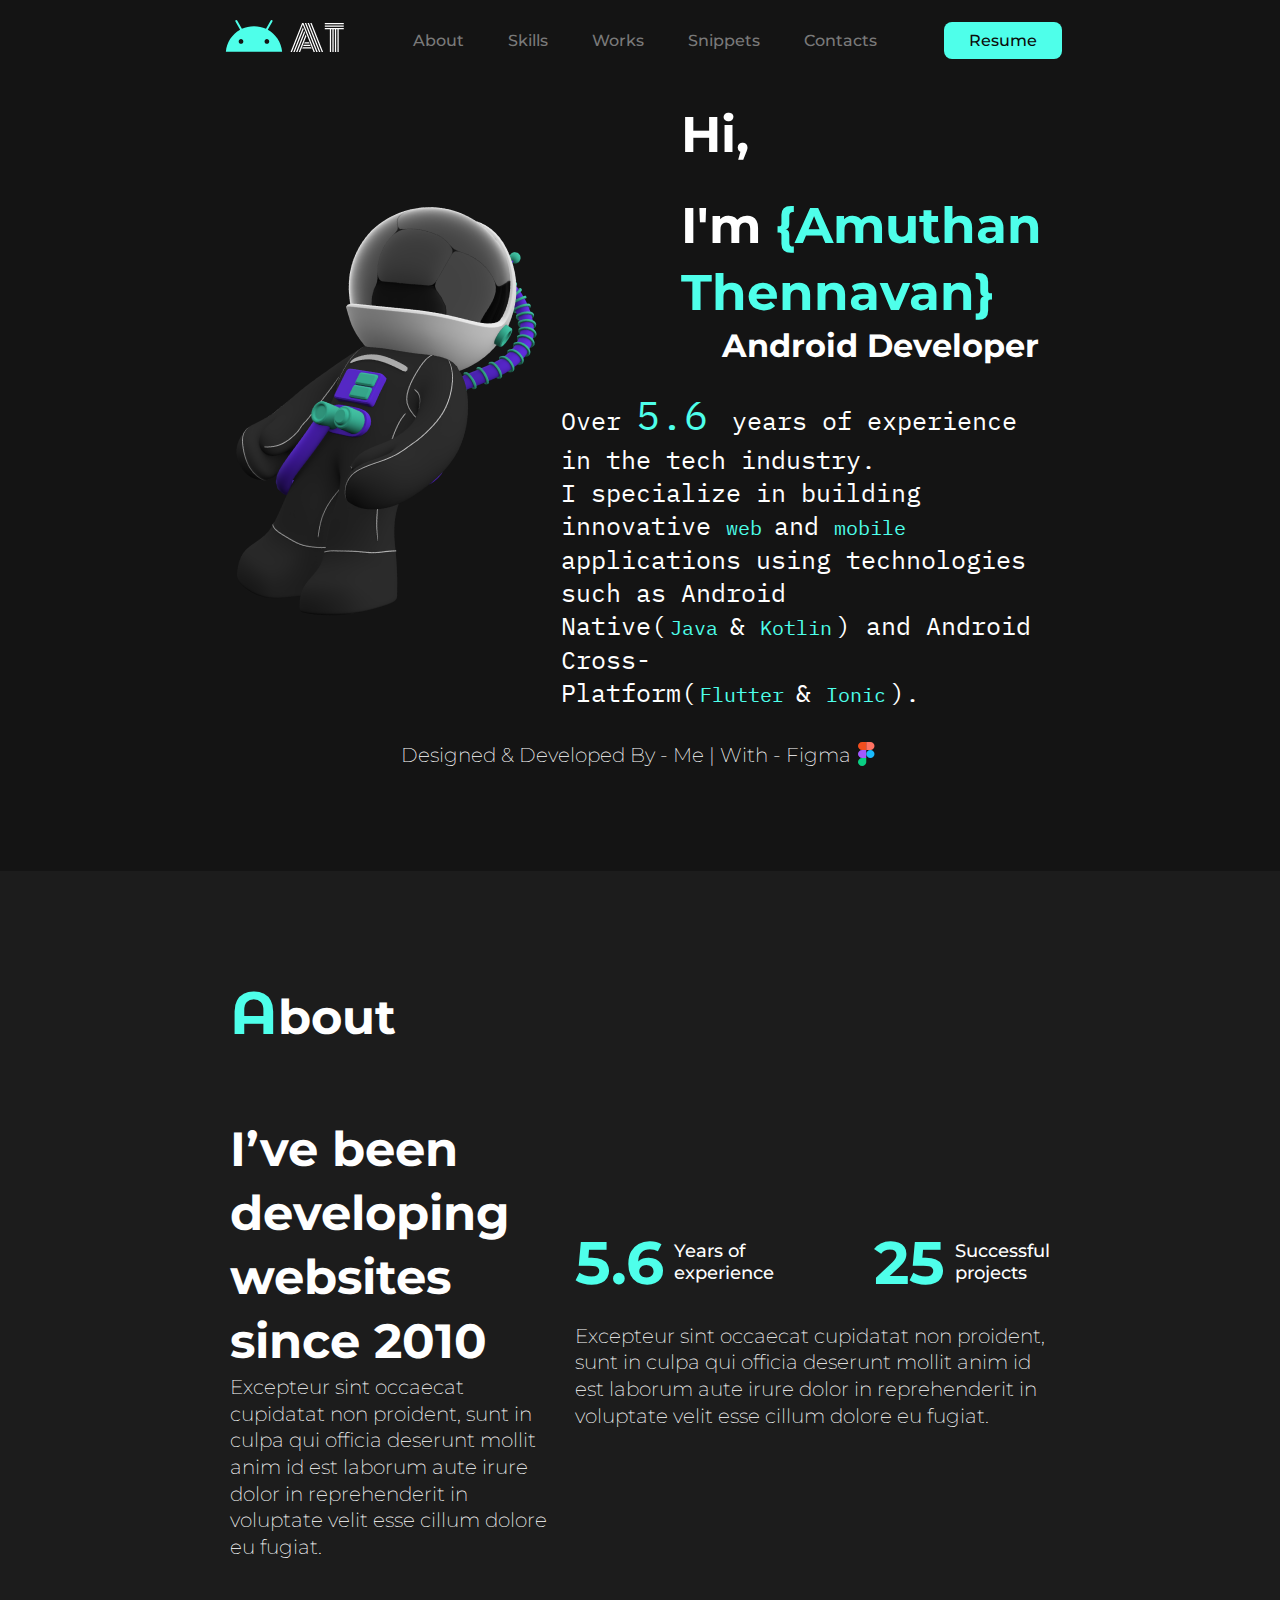
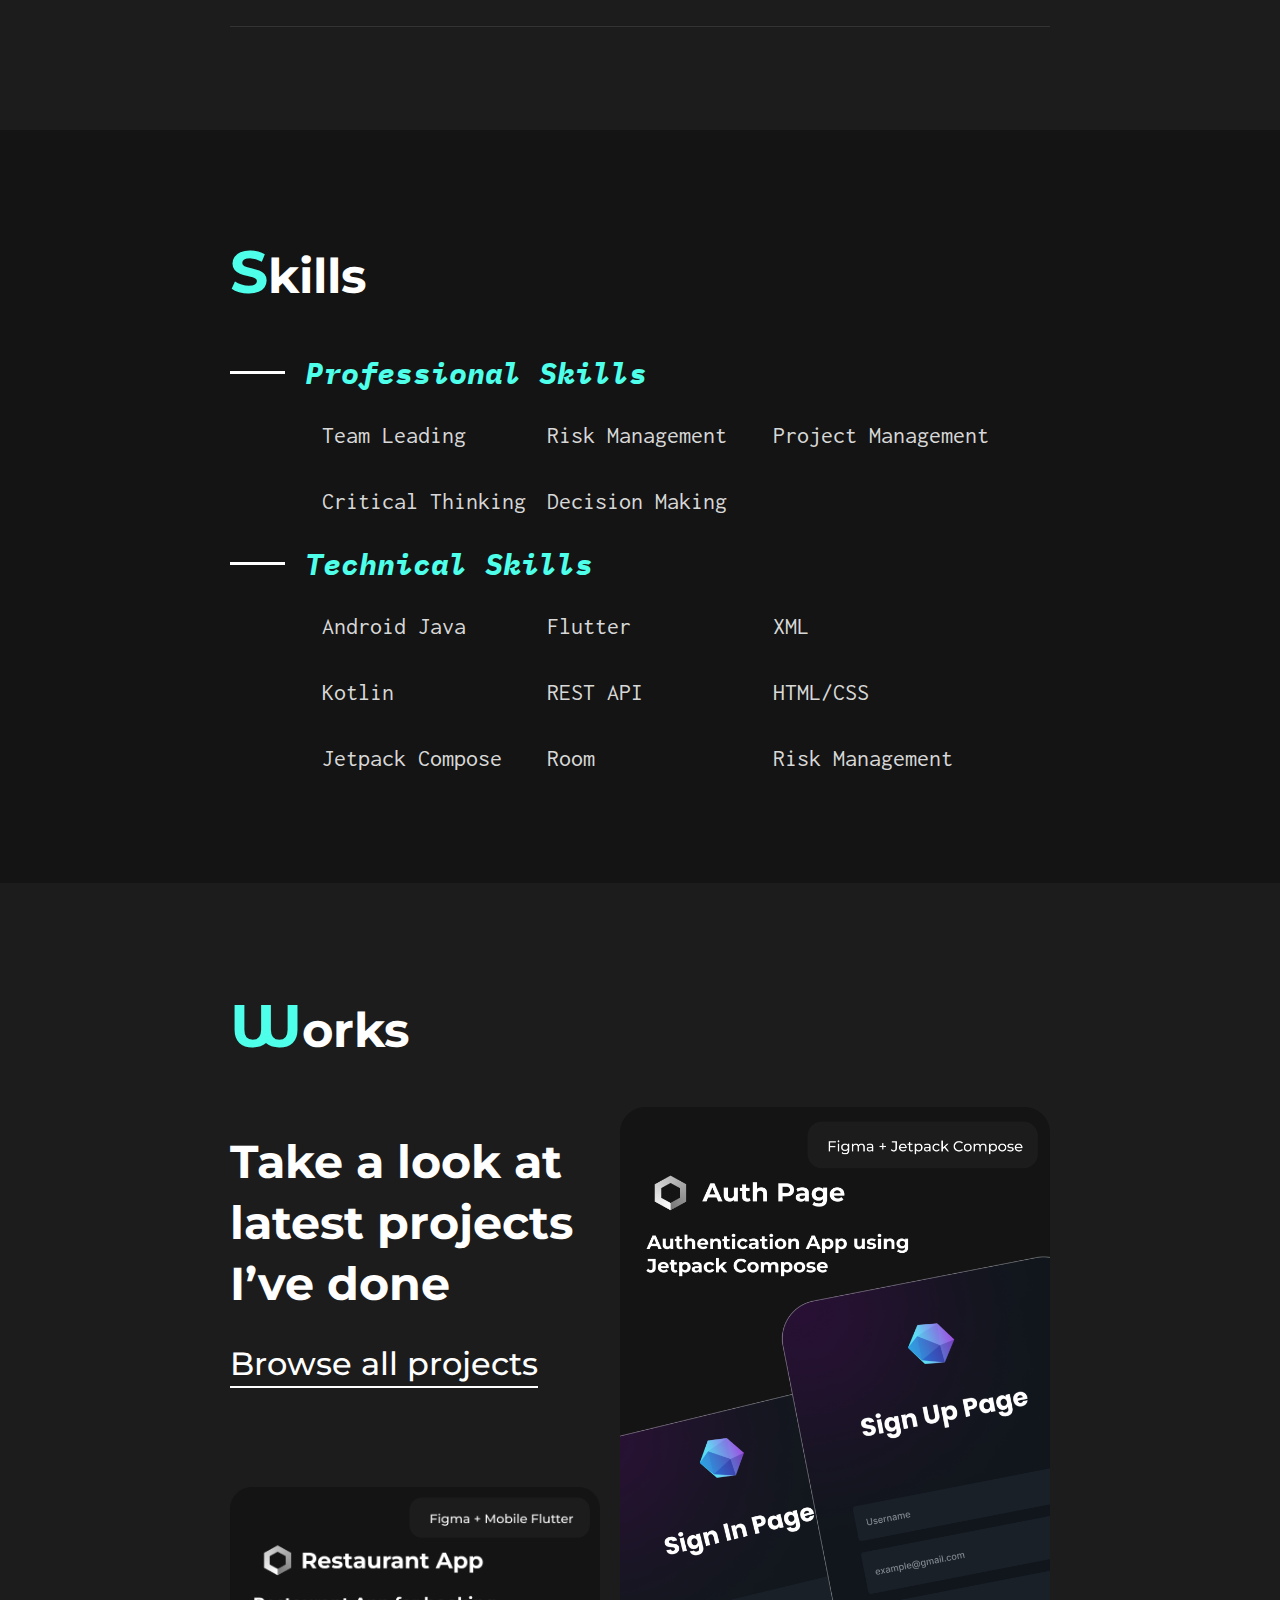
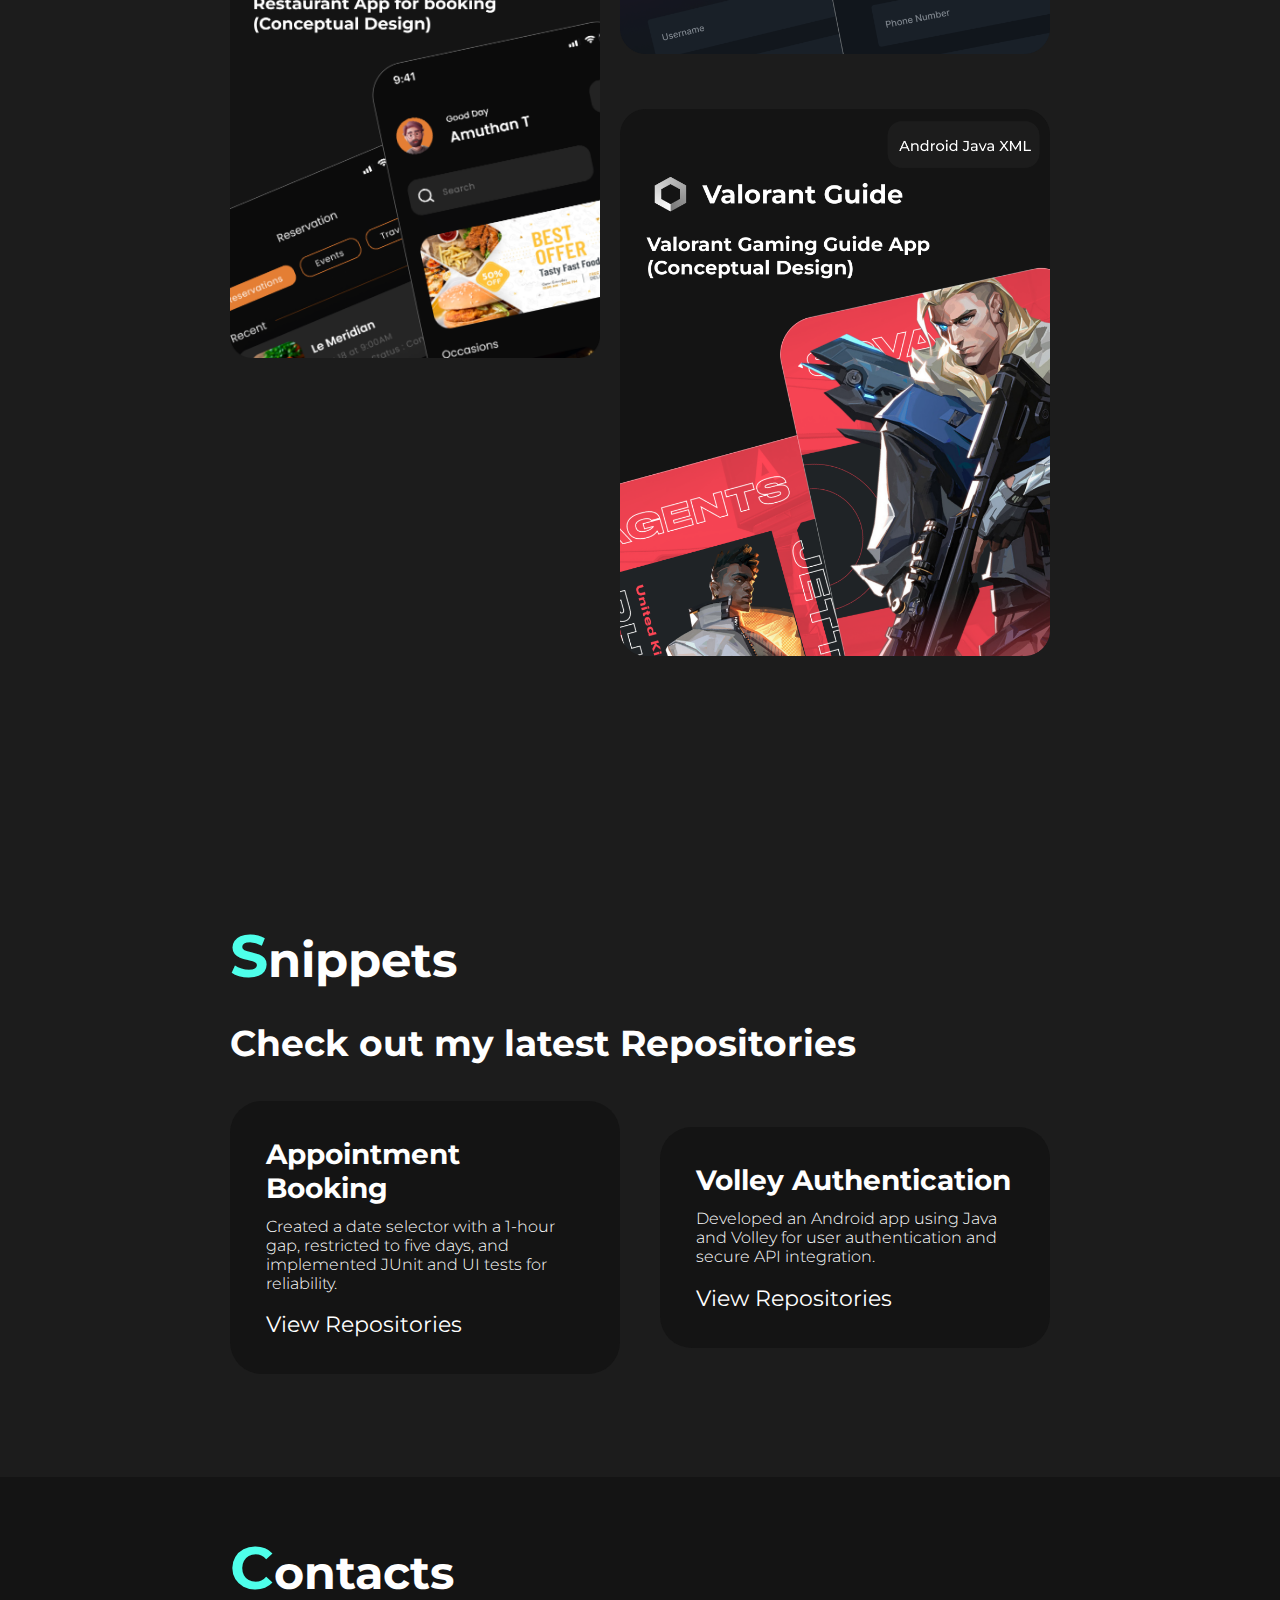
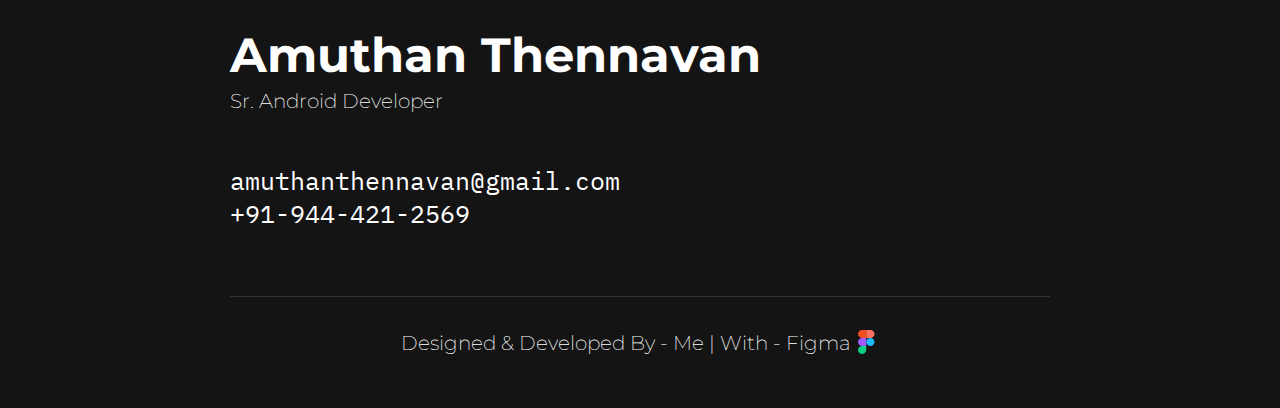
==== commit 8d526b7c: "repo" ====
--- a/index.html
+++ b/index.html
@@ -18,7 +18,7 @@
                 <li><a href="#about">About</a></li>
                 <li><a href="#skills">Skills</a></li>
                 <li><a href="#works">Works</a></li>
-                <li><a href="#blogs">Blogs</a></li>
+                <!-- <li><a href="#blogs">Blogs</a></li> -->
                 <li><a href="#snippets">Snippets</a></li>
                 <li><a href="#contacts">Contacts</a></li>
             </ul>
@@ -323,28 +323,27 @@
             <div class="snippets_main_content">
                 <div class="snippets_card">
                     <div class="snippets_label">
-                        Appoinment Booking
+                        Appointment Booking
                     </div>
                     <div class="snippets_summary">
-                        Developed a robust date selector feature with a 1-hour gap, restricted to the next five days. 
-                        Implemented comprehensive JUnit and UI test cases to ensure reliability, adhering to best practices for UI design.
-                    </div>
-                    <span class="snippets_view">
+                        Created a date selector with a 1-hour gap, restricted to five days, and implemented JUnit and UI tests for reliability.
+                    </div>
+                    <a class="snippets_view" href="https://github.com/amuthant/BookAppoinment" target="_blank">
                         View Repositories
-                    </span>
+                    </a>
                 </div>
 
                 <div class="snippets_card">
                     <div class="snippets_label">
-                        Retrofit MVVM
+                        Volley Authentication
                     </div>
                     <div class="snippets_summary">
-                        Excepteur sint occaecat cupidatat non proident, sunt in culpa qui officia deserunt mollit anim
-                        id est
-                    </div>
-                    <span class="snippets_view">
+                        
+                        Developed an Android app using Java and Volley for user authentication and secure API integration.
+                    </div>
+                    <a class="snippets_view" href="https://github.com/amuthant/Android-Authentication-Using-Volley-Java" target="_blank">
                         View Repositories
-                    </span>
+                    </a>
                 </div>
             </div>
             </div>
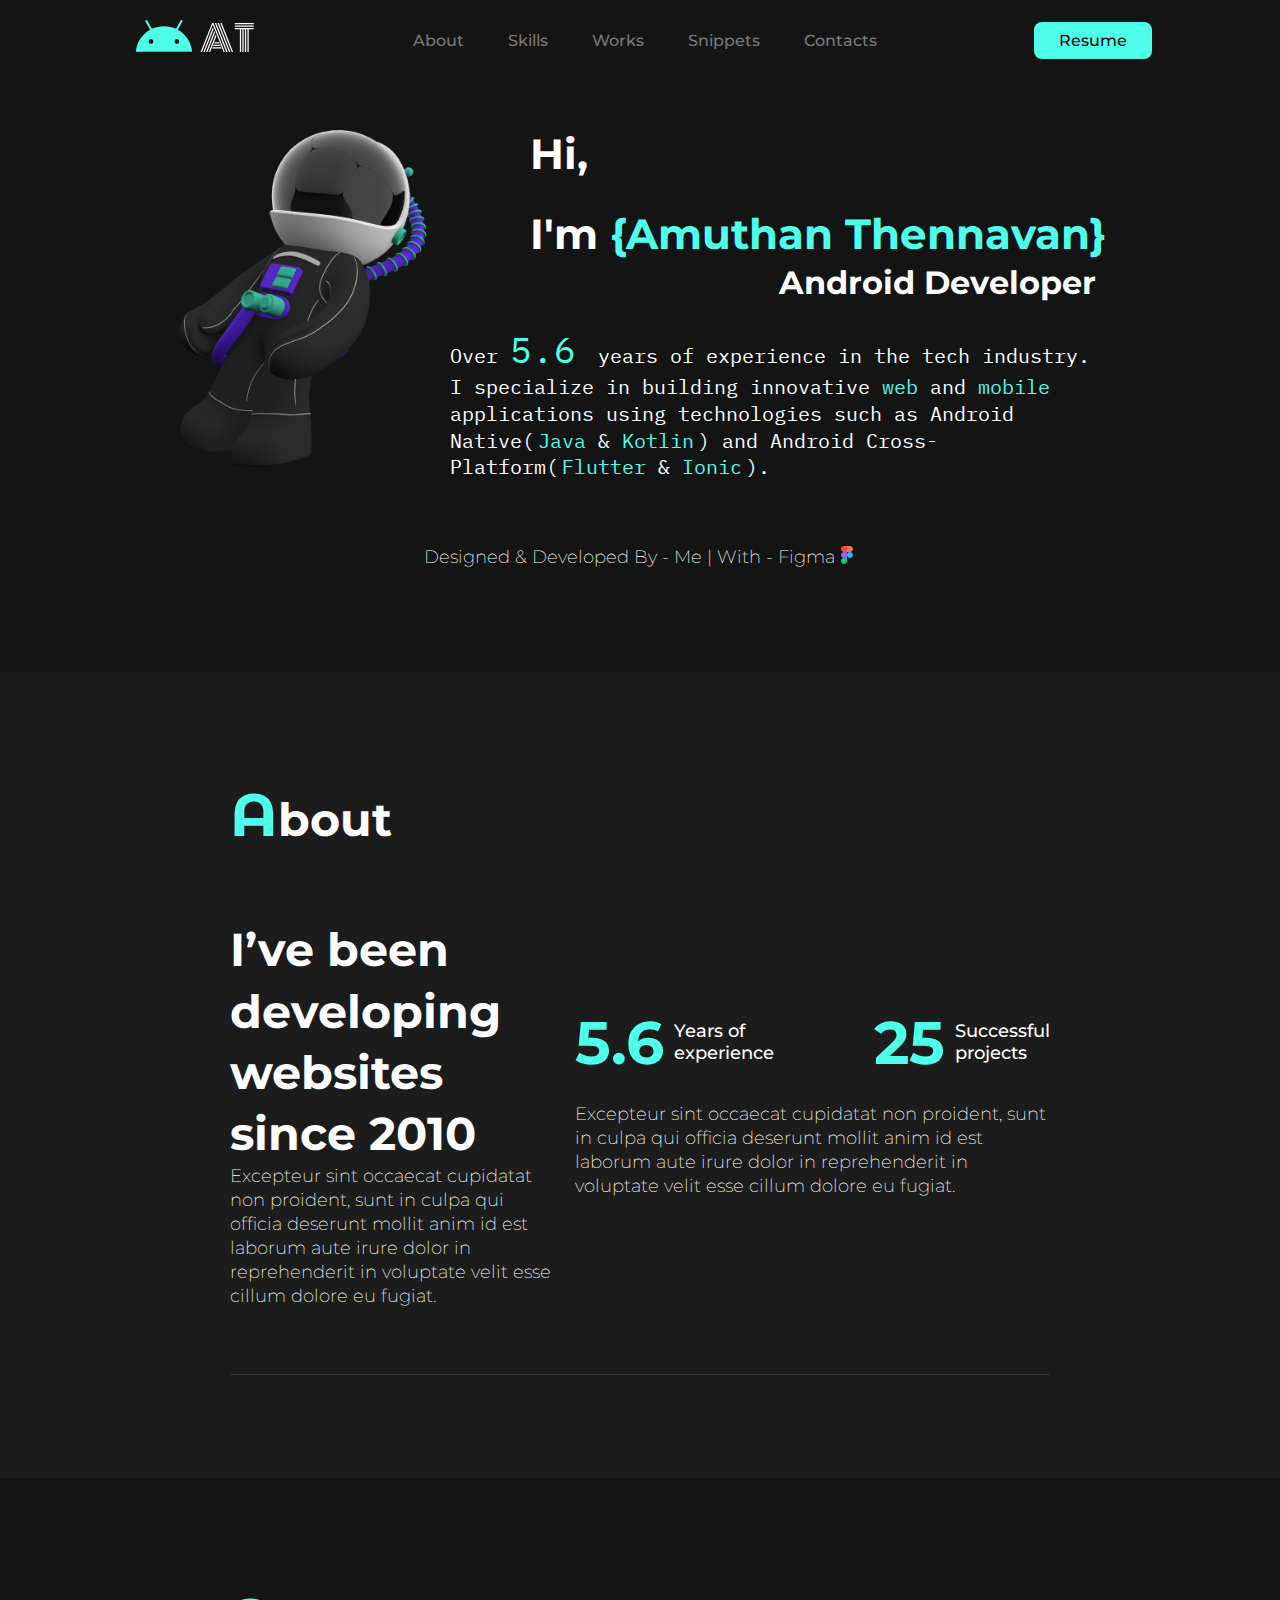
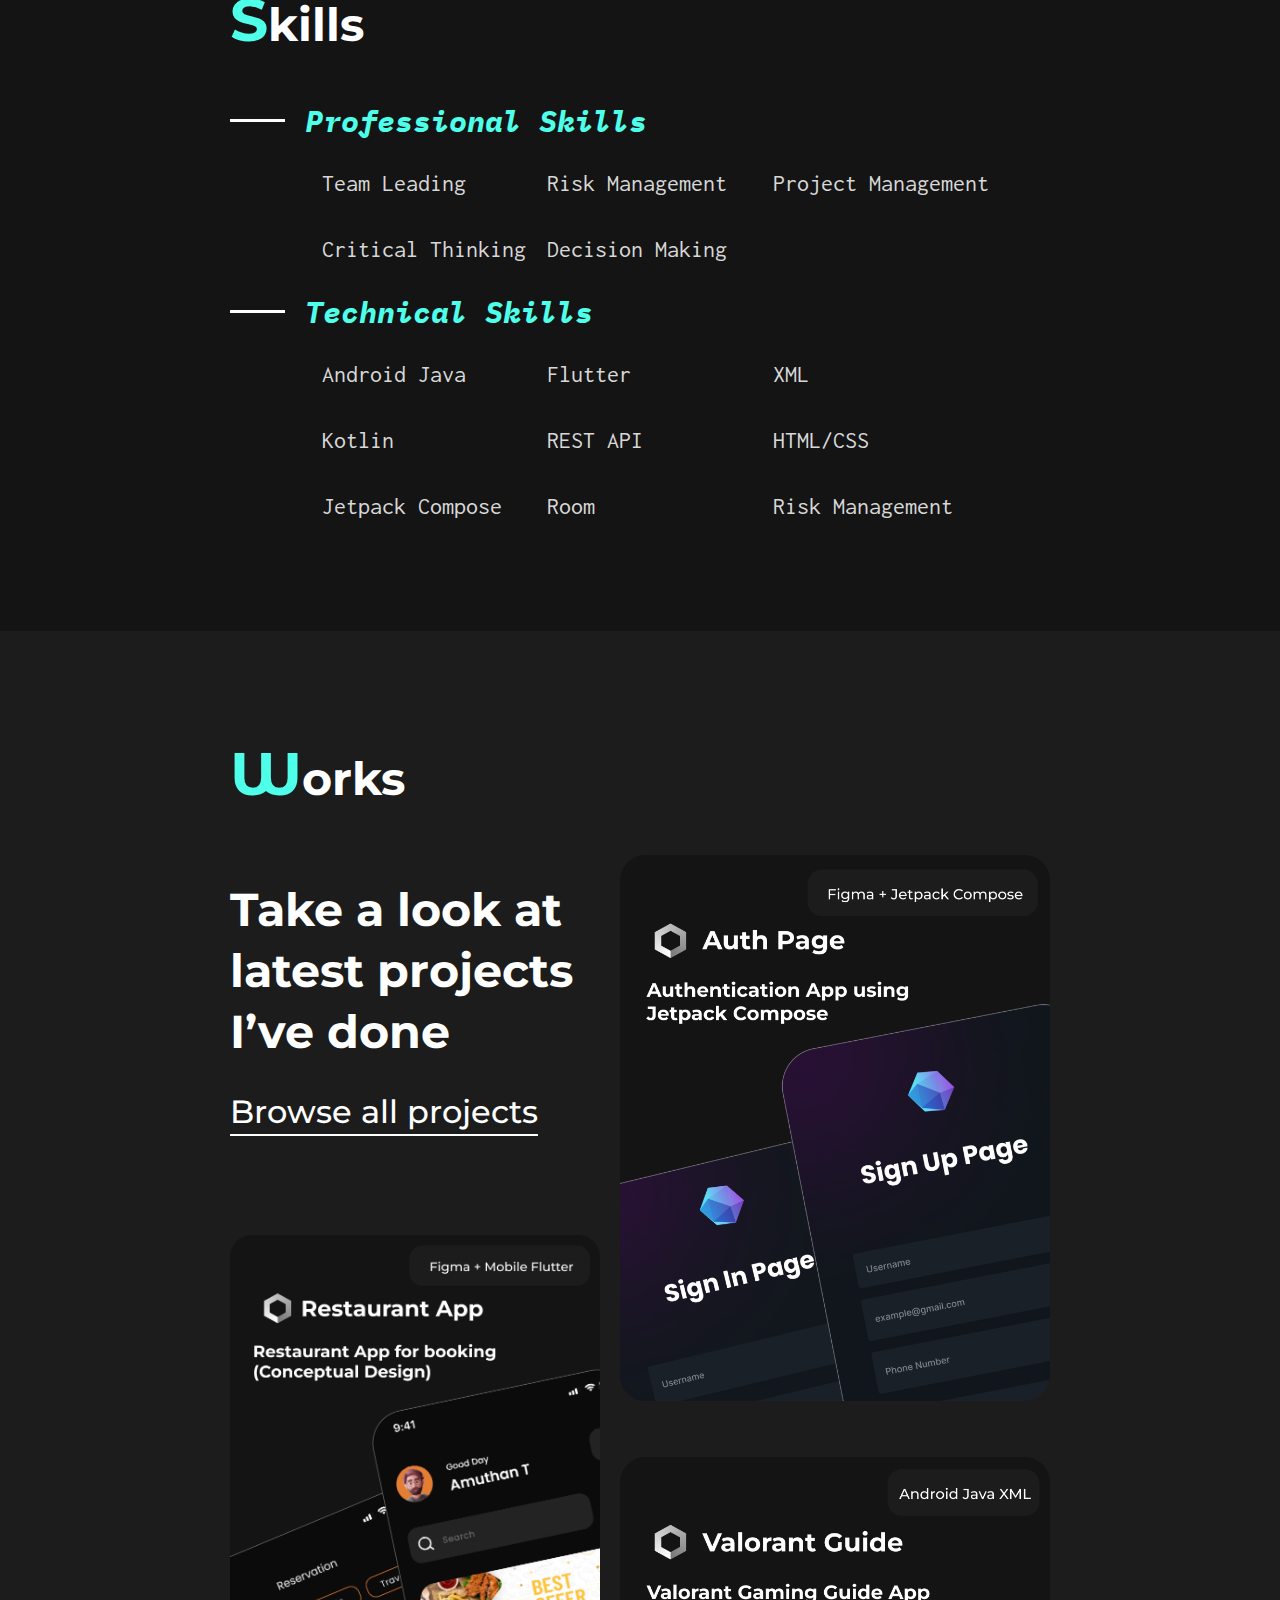
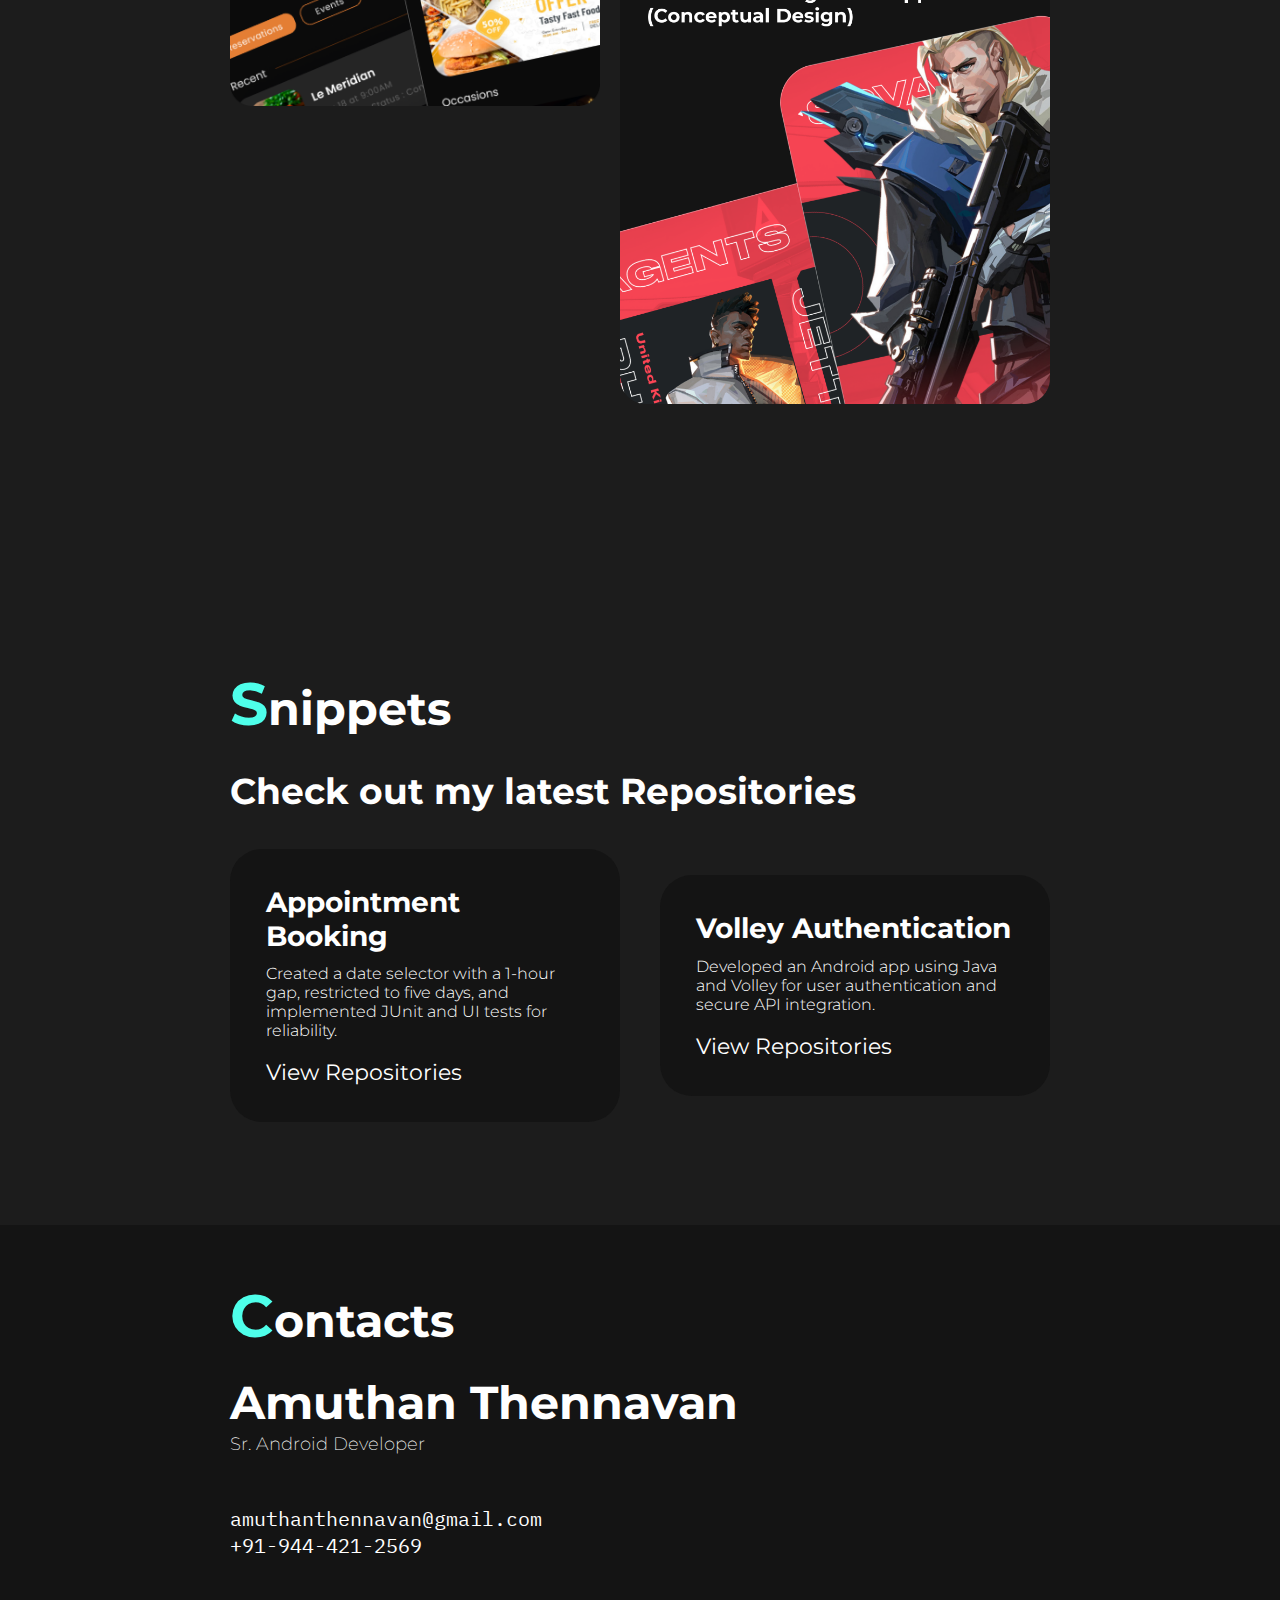
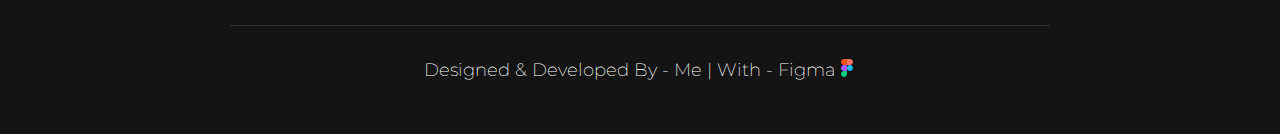
==== commit 88ab6d87: "responsive fix" ====
--- a/index.html
+++ b/index.html
@@ -42,10 +42,10 @@
                     </div>
                     <div class="rectangle-1342">
                         <div class="group-301">
-                            <p class="para">
+                            <p class="home_para">
                                 <span class="text_t1">Hi, </span>
                             </p>
-                            <p class="para">
+                            <p class="home_para">
                                 <span class="text_t1">I'm </span>
                                 <span class="text_t2">{Amuthan Thennavan}</span>
 
--- a/styles.css
+++ b/styles.css
@@ -4,91 +4,97 @@
 @import url('https://fonts.googleapis.com/css2?family=Inconsolata:wght@200..900&display=swap');
 
 * {
-    box-sizing: border-box;
-    margin: 0;
-    padding: 0;
-    /* background-color: #141414; */
-}
+  box-sizing: border-box;
+  margin: 0;
+  padding: 0;
+  /* background-color: #141414; */
+}
+
 body {
   margin: 0;
   padding: 0;
   background-color: #141414;
 }
-li, a, button {
-    font-family: "Montserrat", sans-serif;
-    font-weight: 500;
-    font-size: 16px;
-    color: #7A7A7A;
-    text-decoration: none;
+
+li,
+a,
+button {
+  font-family: "Montserrat", sans-serif;
+  font-weight: 500;
+  font-size: 16px;
+  color: #7A7A7A;
+  text-decoration: none;
 }
 
 header {
-    display: flex;
-    justify-content: space-between;
-    align-items: center;
-    padding: 10px 17%;
-    background-color: #141414;
-    position: fixed;
-    width: 100%;
-    top: 0;
-    left: 0;
-    z-index: 1000;
+  display: flex;
+  justify-content: space-between;
+  align-items: center;
+  padding: 10px 10%;
+  background-color: #141414;
+  position: fixed;
+  width: 100%;
+  top: 0;
+  left: 0;
+  z-index: 1000;
 }
 
 .nav__links {
-    list-style: none;
+  list-style: none;
 }
 
 .nav__links li {
-    display: inline-block;
-    padding: 0px 20px;
+  display: inline-block;
+  padding: 0px 20px;
 }
 
 .nav__links li a {
-    transition: all 0.3s ease 0s;
+  transition: all 0.3s ease 0s;
 }
 
 .nav__links li a:hover {
-    color: #4EFFEA;
+  color: #4EFFEA;
 }
 
 .cta button {
-    padding: 9px 25px;
-    background-color: #4EFFEA;
-    border: none;
-    border-radius: 8px;
-    cursor: pointer;
-    transition: all 0.3s ease 0s;
-    color: #0B0B0B;
+  padding: 9px 25px;
+  background-color: #4EFFEA;
+  border: none;
+  border-radius: 8px;
+  cursor: pointer;
+  transition: all 0.3s ease 0s;
+  color: #0B0B0B;
 }
 
 .cta button:hover {
-    background-color: #FFFFFF;
+  background-color: #FFFFFF;
 }
 
 .menu-toggle {
-    display: none;
-    flex-direction: column;
-    cursor: pointer;
+  display: none;
+  flex-direction: column;
+  cursor: pointer;
 }
 
 .menu-bar {
-    width: 25px;
-    height: 3px;
-    background-color: #fff;
-    margin: 4px 0;
-}
+  width: 25px;
+  height: 3px;
+  background-color: #fff;
+  margin: 4px 0;
+}
+
 .line {
   width: 55px;
   height: 3px;
   background-color: #fff;
   margin: 4px 0;
 }
+
 .row {
   display: flex;
   align-items: center;
   justify-content: center;
-  
+
   gap: 20px;
   width: 100%;
 }
@@ -99,13 +105,13 @@
 section {
   width: 100%;
   height: 100vh;
-  
+
 }
 
 
 /* Home */
 #home {
-  padding: 8% 18%;
+  padding: 8% 11%;
   /* background-color: #141414; */
   align-content: center;
   height: auto;
@@ -142,7 +148,7 @@
   position: relative;
   /* left: 30%; */
   /* margin: 0 119.9px 35px 119.9px; */
-  margin: 0 0 0 119.9px;
+  margin: 0 0 0 80px;
   display: flex;
   flex-direction: column;
   /* align-items: flex-end; */
@@ -160,9 +166,9 @@
 } */
 
 .vector {
-margin-top: 10px;
-width: 207px;
-height: 117px;
+  margin-top: 10px;
+  width: 207px;
+  height: 117px;
 }
 
 /* .footer-graphic-large-1 {
@@ -178,16 +184,18 @@
 height: 448.7px;
 } */
 .footer-graphic-large-1 {
-position: absolute;
-bottom: 0;
-width: 100%;
-overflow: hidden;
+  position: absolute;
+  bottom: 0;
+  width: 100%;
+  overflow: hidden;
 }
 
 .group {
-width: 100%;
-height: auto; /* Maintain aspect ratio */
-}
+  width: 100%;
+  height: auto;
+  /* Maintain aspect ratio */
+}
+
 .group-302 {
   position: relative;
   /* left: 30%; */
@@ -198,27 +206,35 @@
   width: fit-content;
   box-sizing: border-box;
 }
+
 .para {
-margin-bottom: 24px;
-overflow-wrap: break-word;
-font-family: 'Montserrat';
-font-weight: 700;
-font-size: 50px;
-color: #FFFFFF;
-}
+  margin-bottom: 24px;
+  overflow-wrap: break-word;
+  font-family: 'Montserrat';
+  font-weight: 700;
+  font-size: 50px;
+  color: #FFFFFF;
+}
+
+.home_para {
+  margin-bottom: 24px;
+  overflow-wrap: break-word;
+}
+
 .text_t1 {
-/* font-family: 'Montserrat'; */
-font-weight: 700;
-font-size: 50px;
-line-height: 1.333;
-color: #FFFFFF;
-}
+  font-family: 'Montserrat';
+  font-weight: 700;
+  font-size: 50px;
+  line-height: 1.333;
+  color: #FFFFFF;
+}
+
 .text_t2 {
-font-family: 'Montserrat';
-font-weight: 700;
-font-size: 50px;
-line-height: 1.333;
-color: #4EFFEA;
+  font-family: 'Montserrat';
+  font-weight: 700;
+  font-size: 50px;
+  line-height: 1.333;
+  color: #4EFFEA;
 }
 
 .p_text_t1 {
@@ -228,6 +244,7 @@
   line-height: 1.333;
   color: #FFFFFF;
 }
+
 .p_text_t2 {
   font-family: 'IBM Plex Mono';
   font-weight: 400;
@@ -235,40 +252,43 @@
   line-height: 1.333;
   color: #4EFFEA;
 }
-.p_text_t2_big{
+
+.p_text_t2_big {
   font-family: 'IBM Plex Mono';
   font-weight: 400;
   font-size: 40px;
   line-height: 1.333;
   color: #4EFFEA;
 }
+
 .android-developer {
-margin: 0 10.5px;
-overflow-wrap: break-word;
-font-family: 'Montserrat';
-font-weight: 700;
-display: flex;
-flex-direction: column;
-align-items: flex-end;
-font-size: 32px;
-color: #FFFFFF;
+  margin: 0 10.5px;
+  overflow-wrap: break-word;
+  font-family: 'Montserrat';
+  font-weight: 700;
+  display: flex;
+  flex-direction: column;
+  align-items: flex-end;
+  font-size: 32px;
+  color: #FFFFFF;
 }
 
 
 .vectary-texture {
-background: url(images/astronaut.png) 50% / cover no-repeat;
-/* transform: rotate(29.798deg); */
-position: absolute;
-left: 18%;
-top: 12%;
-width: 310px;
-height: 461px;
-}
+  background: url(images/astronaut.png) 50% / cover no-repeat;
+  /* transform: rotate(29.798deg); */
+  position: absolute;
+  left: 18%;
+  top: 12%;
+  width: 310px;
+  height: 461px;
+}
+
 .home_main_content {
   display: flex;
   align-items: center;
   justify-content: center;
-  
+
   gap: 20px;
   width: 100%;
 }
@@ -304,7 +324,7 @@
   align-items: center;
   justify-content: center;
   margin-top: 5%;
-  
+
   gap: 20px;
   width: 100%;
 }
@@ -315,6 +335,7 @@
   font-size: 60px;
   color: #4EFFEA;
 }
+
 .heading {
   font-family: 'Montserrat';
   font-weight: 700;
@@ -322,6 +343,7 @@
   line-height: 1.333;
   color: #FFFFFF;
 }
+
 .subheading {
   font-family: 'Montserrat';
   font-weight: 200;
@@ -336,17 +358,20 @@
   text-align: center;
   gap: 100px;
 }
+
 .stat {
   display: flex;
   align-items: center;
   gap: 10px;
 }
+
 .stat-value {
   font-family: 'Montserrat';
   font-weight: 700;
   font-size: 60px;
   color: #4EFFEA;
 }
+
 .stat-label {
   font-family: 'Montserrat';
   text-align: start;
@@ -455,306 +480,453 @@
 
 
 
-  /* Works */
-  #works {
-    padding: 8% 18%;
-    background-color: #1C1C1C;
-    align-content: center;
-    height: fit-content;
-    height: auto;
-  }
-
-  .works_main_content {
-    display: flex;
-    /* align-items: center; */
-    /* justify-content: center; */
-    margin-top: 5%;
-    
-    gap: 20px;
-    width: 100%;
-  }
-
-  .column {
-    display: flex;
-    flex-direction: column;
-    gap: 20px;
-    width: 100%;
-    
-  }
-
-  .rectangle_card_img {
-    width: 100%; /* Make the image take full width of the container */
-    max-width: 532px; /* Maximum width to maintain original ratio */
-    height: auto; /* Adjust height automatically based on the width */
-    margin-bottom: 12%;
-    object-fit: cover; /* Ensures the image scales nicely */
-}
-
-
-  .works_heading {
-    font-family: 'Montserrat';
-    font-weight: 700;
-    font-size: 46px;
-    line-height: 1.333;
-    color: #FFFFFF;
-    margin-bottom: 8%;
-  }
-
+/* Works */
+#works {
+  padding: 8% 18%;
+  background-color: #1C1C1C;
+  align-content: center;
+  height: fit-content;
+  height: auto;
+}
+
+.works_main_content {
+  display: flex;
+  /* align-items: center; */
+  /* justify-content: center; */
+  margin-top: 5%;
+
+  gap: 20px;
+  width: 100%;
+}
+
+.column {
+  display: flex;
+  flex-direction: column;
+  gap: 20px;
+  width: 100%;
+
+}
+
+.rectangle_card_img {
+  width: 100%;
+  /* Make the image take full width of the container */
+  max-width: 532px;
+  /* Maximum width to maintain original ratio */
+  height: auto;
+  /* Adjust height automatically based on the width */
+  margin-bottom: 12%;
+  object-fit: cover;
+  /* Ensures the image scales nicely */
+}
+
+
+.works_heading {
+  font-family: 'Montserrat';
+  font-weight: 700;
+  font-size: 46px;
+  line-height: 1.333;
+  color: #FFFFFF;
+  margin-bottom: 8%;
+}
+
+.view-all {
+  font-family: 'Montserrat';
+  color: #FFFFFF;
+  text-decoration: none;
+  font-size: 32px;
+  display: inline-block;
+  margin-bottom: 28%;
+  position: relative;
+}
+
+.view-all::after {
+  content: '';
+  display: block;
+  width: 100%;
+  height: 2px;
+  background-color: #FFFFFF;
+  position: absolute;
+  bottom: -5px;
+  left: 0;
+}
+
+
+/* Blogs */
+#blogs {
+  padding: 8% 18%;
+  /* background-color: #1C1C1C; */
+  align-content: center;
+  height: auto;
+}
+
+.blogs_title {
+  display: flex;
+  align-items: center;
+  width: 100%;
+}
+
+.blogs_main_content {
+  display: flex;
+  /* align-items: center; */
+  justify-content: center;
+  margin-top: 5%;
+
+  gap: 20px;
+  width: 100%;
+}
+
+.blog_heading {
+  font-family: 'Montserrat';
+  font-weight: 700;
+  font-size: 46px;
+  line-height: 1.333;
+  color: #FFFFFF;
+  margin-bottom: 8%;
+}
+
+.blog_view_all {
+  font-family: 'Montserrat';
+  color: #FFFFFF;
+  text-decoration: none;
+  font-size: 32px;
+  display: inline-block;
+  /* margin-bottom: 28%; */
+  position: relative;
+}
+
+.blog_view_all::after {
+  content: '';
+  display: block;
+  width: 100%;
+  height: 2px;
+  background-color: #FFFFFF;
+  position: absolute;
+  bottom: -5px;
+  left: 0;
+}
+
+.blog_heading {
+  font-family: 'Montserrat';
+  font-weight: 700;
+  font-size: 46px;
+  line-height: 1.333;
+  color: #FFFFFF;
+}
+
+.blogs_content_title {
+  font-family: 'Montserrat';
+  font-weight: 700;
+  font-size: 28px;
+  line-height: 1.333;
+  color: #FFFFFF;
+}
+
+.blog_date {
+  font-family: 'Montserrat';
+  font-weight: 200;
+  font-size: 20px;
+  line-height: 1.333;
+  color: #FFFFFF;
+}
+
+/* Snippets */
+#snippets {
+  padding: 8% 18%;
+  background-color: #1C1C1C;
+  align-content: center;
+  height: auto;
+}
+
+.snippets_title {
+  display: flex;
+  align-items: center;
+  width: 100%;
+}
+
+
+.snippets_main_content {
+  display: flex;
+  align-items: center;
+  /* justify-content: center; */
+  /* margin-top: 5%; */
+
+  gap: 40px;
+  width: 100%;
+}
+
+.snippets_heading {
+  font-family: 'Montserrat';
+  font-weight: 700;
+  font-size: 36px;
+  line-height: 1.333;
+  color: #FFFFFF;
+  margin-bottom: 4%;
+  /* width: 550px; */
+}
+
+/*  */
+
+.snippets_card {
+  border-radius: 32px;
+  background: #141414;
+  position: relative;
+  display: flex;
+  flex-direction: column;
+  justify-content: center;
+  padding: 36px;
+  width: 411px;
+  box-sizing: border-box;
+}
+
+.snippets_label {
+  margin-bottom: 11.6px;
+  display: inline-block;
+  align-self: flex-start;
+  overflow-wrap: break-word;
+  font-family: 'Montserrat';
+  font-weight: 700;
+  font-size: 28px;
+  color: #FFFFFF;
+}
+
+.snippets_summary {
+  margin-bottom: 18.7px;
+  display: inline-block;
+  align-self: flex-start;
+  overflow-wrap: break-word;
+  font-family: 'Montserrat';
+  font-weight: 300;
+  font-size: 16px;
+  color: #FFFFFF;
+}
+
+.snippets_view {
+  align-self: flex-start;
+  overflow-wrap: break-word;
+  font-family: 'Montserrat';
+  font-weight: 400;
+  font-size: 22px;
+  color: #FFFFFF;
+}
+
+/* Contacts */
+#contacts {
+  /* padding: 10px 18%; */
+  /* background-color: #1C1C1C; */
+  /* align-content: center; */
+  /* height: fit-content; */
+  padding: 4% 18%;
+  /* background-color: #1C1C1C; */
+  /* align-content: center; */
+  height: auto;
+}
+
+.contacts_title {
+  display: flex;
+  align-items: center;
+  width: 100%;
+}
+
+
+.contacts_main_content {
+  display: flex;
+  align-items: center;
+  /* justify-content: center; */
+  /* margin-top: 5%; */
+
+  gap: 40px;
+  width: 100%;
+}
+
+.contacts_heading {
+  font-family: 'Montserrat';
+  font-weight: 700;
+  font-size: 46px;
+  line-height: 1.333;
+  color: #FFFFFF;
+  margin-bottom: 2%;
+  /* width: 550px; */
+}
+
+.contact_me {
+
+  margin-top: 6%;
+}
+
+.designed_by_me {
+  display: flex;
+  justify-content: center;
+  /* This centers the content horizontally */
+  margin-top: 4%;
+}
+
+.figma_logo {
+  width: 24px;
+  height: 24px;
+  object-fit: contain;
+  vertical-align: top;
+  flex-shrink: 0;
+}
+
+
+
+
+
+
+
+
+
+
+/* Responsive */
+
+@media (max-width: 360px) {
+  .heading {
+    font-size: 24px;
+    /* Further reduced for very small screens */
+  }
+
+  .home_main_content,
+  .about_main_content,
+  .works_main_content,
+  .blogs_main_content {
+    padding: 4% 6%;
+    /* Reduced padding for smaller screens */
+  }
+
+  .text_t1,
+  .text_t2 {
+    font-size: 1.75rem;
+    /* 28px */
+  }
+
+  .p_text_t1,
+  .p_text_t2_big {
+    font-size: 1rem;
+    /* 16px */
+  }
+
+  .works_heading,
+  .blog_heading,
+  .snippets_heading,
+  .contacts_heading {
+    font-size: 1.5rem;
+    /* 24px */
+  }
+
+  .stat-value {
+    font-size: 1.5rem;
+    /* 24px */
+  }
+
+  .stat-label {
+    font-size: 0.625rem;
+    /* 10px */
+  }
+
+  .snippets_card,
+  .blogs_content_title,
+  .snippets_label {
+    font-size: 1.25rem;
+    /* 20px */
+  }
+
+  .blog_view_all,
   .view-all {
-    font-family: 'Montserrat';
-    color: #FFFFFF;
-    text-decoration: none;
-    font-size: 32px;
-    display: inline-block;
-    margin-bottom: 28%;
-    position: relative;
-  }
-  .view-all::after {
-      content: '';
-      display: block;
-      width: 100%;
-      height: 2px;
-      background-color: #FFFFFF;
-      position: absolute;
-      bottom: -5px;
-      left: 0;
-  }
-
-
-  /* Blogs */
-  #blogs {
-    padding: 8% 18%;
-    /* background-color: #1C1C1C; */
-    align-content: center;
-    height: auto;
-  }
-
-  .blogs_title {
-    display: flex;
-    align-items: center;
-    width: 100%;
-  }
-  
-  .blogs_main_content {
-    display: flex;
-    /* align-items: center; */
-    justify-content: center;
-    margin-top: 5%;
-    
-    gap: 20px;
-    width: 100%;
-  }
-
-  .blog_heading {
-    font-family: 'Montserrat';
-    font-weight: 700;
-    font-size: 46px;
-    line-height: 1.333;
-    color: #FFFFFF;
-    margin-bottom: 8%;
-  }
-
-  .blog_view_all {
-    font-family: 'Montserrat';
-    color: #FFFFFF;
-    text-decoration: none;
-    font-size: 32px;
-    display: inline-block;
-    /* margin-bottom: 28%; */
-    position: relative;
-  }
-  .blog_view_all::after {
-      content: '';
-      display: block;
-      width: 100%;
-      height: 2px;
-      background-color: #FFFFFF;
-      position: absolute;
-      bottom: -5px;
-      left: 0;
-  }
-
-  .blog_heading {
-    font-family: 'Montserrat';
-    font-weight: 700;
-    font-size: 46px;
-    line-height: 1.333;
-    color: #FFFFFF;
-  }
-
-  .blogs_content_title{
-    font-family: 'Montserrat';
-    font-weight: 700;
+    font-size: 1.125rem;
+    /* 18px */
+  }
+}
+
+/* Small mobile (portrait, <480px) */
+@media only screen and (min-width: 361px) and (max-width: 480px) {
+  .heading {
     font-size: 28px;
-    line-height: 1.333;
-    color: #FFFFFF;
-  }
-
-  .blog_date{
-    font-family: 'Montserrat';
-    font-weight: 200;
-    font-size: 20px;
-    line-height: 1.333;
-    color: #FFFFFF;
-  }
-
-    /* Snippets */
-    #snippets {
-      padding: 8% 18%;
-      background-color: #1C1C1C;
-      align-content: center;
-      height: auto;
-    }
-  
-    .snippets_title {
-      display: flex;
-      align-items: center;
-      width: 100%;
-    }
-    
-    
-    .snippets_main_content {
-      display: flex;
-      align-items: center;
-      /* justify-content: center; */
-      /* margin-top: 5%; */
-      
-      gap: 40px;
-      width: 100%;
-    }
-
-    .snippets_heading {
-      font-family: 'Montserrat';
-      font-weight: 700;
-      font-size: 36px;
-      line-height: 1.333;
-      color: #FFFFFF;
-      margin-bottom: 4%;
-      /* width: 550px; */
-    }
-    /*  */
-
-    .snippets_card {
-      border-radius: 32px;
-      background: #141414;
-      position: relative;
-      display: flex;
-      flex-direction: column;
-      justify-content: center;
-      padding: 36px;
-      width: 411px;
-      box-sizing: border-box;
-    }
-    .snippets_label {
-      margin-bottom: 11.6px;
-      display: inline-block;
-      align-self: flex-start;
-      overflow-wrap: break-word;
-      font-family: 'Montserrat';
-      font-weight: 700;
-      font-size: 28px;
-      color: #FFFFFF;
-    }
-
-    .snippets_summary {
-      margin-bottom: 18.7px;
-      display: inline-block;
-      align-self: flex-start;
-      overflow-wrap: break-word;
-      font-family: 'Montserrat';
-      font-weight: 300;
-      font-size: 16px;
-      color: #FFFFFF;
-    }
-
-    .snippets_view {
-      align-self: flex-start;
-      overflow-wrap: break-word;
-      font-family: 'Montserrat';
-      font-weight: 400;
-      font-size: 22px;
-      color: #FFFFFF;
-    }
-
-    /* Contacts */
-    #contacts {
-      /* padding: 10px 18%; */
-      /* background-color: #1C1C1C; */
-      /* align-content: center; */
-      /* height: fit-content; */
-      padding: 4% 18%;
-      /* background-color: #1C1C1C; */
-      /* align-content: center; */
-      height: auto;
-    }
-  
-    .contacts_title {
-      display: flex;
-      align-items: center;
-      width: 100%;
-    }
-    
-    
-    .contacts_main_content {
-      display: flex;
-      align-items: center;
-      /* justify-content: center; */
-      /* margin-top: 5%; */
-      
-      gap: 40px;
-      width: 100%;
-    }
-
-    .contacts_heading {
-      font-family: 'Montserrat';
-      font-weight: 700;
-      font-size: 46px;
-      line-height: 1.333;
-      color: #FFFFFF;
-      margin-bottom: 2%;
-      /* width: 550px; */
-    }
-    .contact_me{
-      
-      margin-top: 6%;
-    }
-    
-    .designed_by_me {
-      display: flex;
-      justify-content: center; /* This centers the content horizontally */
-      margin-top: 4%;
-    }
-    
-    .figma_logo {
-      width: 24px;
-      height: 24px;
-      object-fit: contain;
-      vertical-align: top;
-      flex-shrink: 0;
-  }
-
-
-/* Default Heading Size for Larger Screens */
-.heading {
-  font-size: 48px; /* Default size for desktop */
-}
-
-/* Common Rules for Mobile and Tablet Screens */
-@media (max-width: 768px) {
-  .heading {
-    font-size: 36px; /* Slightly smaller for tablets */
-  }
-
-  .home_main_content, 
+    /* Smaller for mobile devices */
+  }
+
+  .home_main_content,
   .about_main_content,
   .works_main_content,
   .blogs_main_content,
   .snippets_main_content,
   .contacts_main_content {
-    flex-direction: column; /* Stack items vertically */
-    gap: 30px; /* Increased gap for better readability */
+    flex-direction: column;
+    /* Stack elements vertically */
     text-align: center;
-    padding: 5% 8%; /* Adjust padding for smaller screens */
+    padding: 5% 6%;
+    /* Adjusted padding for smaller buttons */
+  }
+
+  .cta button {
+    padding: 6px 18px;
+    /* Reduced padding for smaller buttons */
+  }
+
+  .text_t1,
+  .text_t2 {
+    font-size: 2.25rem;
+    /* 36px */
+  }
+
+  .p_text_t1,
+  .p_text_t2_big {
+    font-size: 1.25rem;
+    /* 20px */
+  }
+
+  .works_heading,
+  .blog_heading,
+  .snippets_heading,
+  .contacts_heading {
+    font-size: 1.75rem;
+    /* 28px */
+  }
+
+  .stat-value {
+    font-size: 1.75rem;
+    /* 28px */
+  }
+
+  .stat-label {
+    font-size: 0.75rem;
+    /* 12px */
+  }
+
+  .snippets_card,
+  .blogs_content_title,
+  .snippets_label {
+    font-size: 1.5rem;
+    /* 24px */
+  }
+
+  .blog_view_all,
+  .view-all {
+    font-size: 1.25rem;
+    /* 20px */
+  }
+}
+
+/* Mobile (481px - 767px) */
+@media only screen and (min-width: 481px) and (max-width: 767px) {
+
+  .heading {
+    font-size: 36px;
+    /* Slightly smaller for tablets */
+  }
+
+  .home_main_content,
+  .about_main_content,
+  .works_main_content,
+  .blogs_main_content,
+  .snippets_main_content,
+  .contacts_main_content {
+    flex-direction: column;
+    /* Stack items vertically */
+    gap: 30px;
+    /* Increased gap for better readability */
+    text-align: center;
+    padding: 5% 8%;
+    /* Adjust padding for smaller screens */
   }
 
   .nav__links {
@@ -772,14 +944,15 @@
   }
 
   .cta button {
-    padding: 8px 22px; /* Adjusted for tablets */
+    padding: 8px 22px;
+    /* Adjusted for tablets */
   }
 
   .nav__links li {
     padding: 8px 0;
   }
 
-  .group-301, 
+  .group-301,
   .group-302 {
     margin: 0;
     position: relative;
@@ -794,121 +967,317 @@
     margin-bottom: 20px;
   }
 
+
   .stat-value {
-    font-size: 2.5rem; /* Responsive font sizing */
+    font-size: 2.5rem;
+    /* Responsive font sizing */
   }
 
   .stat-label {
-    font-size: 0.875rem; /* Responsive font sizing */
+    font-size: 0.875rem;
+    /* Responsive font sizing */
   }
 
   .works_heading,
   .blog_heading {
-    font-size: 2.25rem; /* Reduced headings for better fit */
-  }
-}
-
-/* For Mobile Devices (max-width: 480px) */
-@media (max-width: 480px) {
-  .heading {
-    font-size: 28px; /* Smaller for mobile devices */
-  }
-
-  .home_main_content,
-  .about_main_content,
-  .works_main_content,
-  .blogs_main_content,
-  .snippets_main_content,
-  .contacts_main_content {
-    flex-direction: column; /* Stack elements vertically */
-    text-align: center;
-    padding: 5% 6%; /* Adjusted padding for smaller buttons */
-  }
-
-  .cta button {
-    padding: 6px 18px; /* Reduced padding for smaller buttons */
-  }
-
-  .text_t1, .text_t2 {
-    font-size: 2.25rem; /* 36px */
-  }
-
-  .p_text_t1, .p_text_t2_big {
-    font-size: 1.25rem; /* 20px */
-  }
-
-  .works_heading,
-  .blog_heading,
-  .snippets_heading,
-  .contacts_heading {
-    font-size: 1.75rem; /* 28px */
-  }
-
-  .stat-value {
-    font-size: 1.75rem; /* 28px */
-  }
-
-  .stat-label {
-    font-size: 0.75rem; /* 12px */
-  }
-
-  .snippets_card,
-  .blogs_content_title,
-  .snippets_label {
-    font-size: 1.5rem; /* 24px */
-  }
-
-  .blog_view_all,
-  .view-all {
-    font-size: 1.25rem; /* 20px */
-  }
-}
-
-/* For Small Mobile Devices (max-width: 360px) */
-@media (max-width: 360px) {
-  .heading {
-    font-size: 24px; /* Further reduced for very small screens */
-  }
-
-  .home_main_content,
-  .about_main_content,
-  .works_main_content,
-  .blogs_main_content {
-    padding: 4% 6%; /* Reduced padding for smaller screens */
-  }
-
-  .text_t1, .text_t2 {
-    font-size: 1.75rem; /* 28px */
-  }
-
-  .p_text_t1, .p_text_t2_big {
-    font-size: 1rem; /* 16px */
-  }
-
-  .works_heading,
-  .blog_heading,
-  .snippets_heading,
-  .contacts_heading {
-    font-size: 1.5rem; /* 24px */
-  }
-
-  .stat-value {
-    font-size: 1.5rem; /* 24px */
-  }
-
-  .stat-label {
-    font-size: 0.625rem; /* 10px */
-  }
-
-  .snippets_card,
-  .blogs_content_title,
-  .snippets_label {
-    font-size: 1.25rem; /* 20px */
-  }
-
-  .blog_view_all,
-  .view-all {
-    font-size: 1.125rem; /* 18px */
-  }
-}
-
+    font-size: 2.25rem;
+    /* Reduced headings for better fit */
+  }
+}
+
+/* Tablet (768px - 1024px) */
+@media only screen and (min-width: 768px) and (max-width: 1024px) {
+  body {
+    font-size: 18px;
+  }
+}
+/* Small Desktop/Laptop (1080px - 1265px) */
+@media only screen and (min-width: 1080px) and (max-width: 1265px) {
+  
+  .home_para {
+    margin-bottom: 12px;
+    overflow-wrap: break-word;
+  }
+  .rectangle_img{
+    max-width: 208px;
+    margin-bottom: 20px;
+  }
+  .group-301 {
+    position: relative;
+    margin: 0 0 0 80px;
+    display: flex;
+    flex-direction: column;
+    width: fit-content;
+    box-sizing: border-box;
+  }
+
+  .text_t1 {
+    font-family: 'Montserrat';
+    font-weight: 700;
+    font-size: 32px;
+    line-height: 1.333;
+    color: #FFFFFF;
+  }
+
+  .text_t2 {
+    font-family: 'Montserrat';
+    font-weight: 700;
+    font-size: 32px;
+    line-height: 1.333;
+    color: #4EFFEA;
+  }
+
+  .android-developer {
+    margin: 0 10.5px;
+    overflow-wrap: break-word;
+    font-family: 'Montserrat';
+    font-weight: 700;
+    display: flex;
+    flex-direction: column;
+    align-items: flex-end;
+    font-size: 28px;
+    color: #FFFFFF;
+  }
+
+  .p_text_t1 {
+    font-family: 'IBM Plex Mono';
+    font-weight: 400;
+    font-size: 18px;
+    line-height: 1.333;
+    color: #FFFFFF;
+  }
+
+  .p_text_t2 {
+    font-family: 'IBM Plex Mono';
+    font-weight: 400;
+    font-size: 18px;
+    line-height: 1.333;
+    color: #4EFFEA;
+  }
+
+  .p_text_t2_big {
+    font-family: 'IBM Plex Mono';
+    font-weight: 400;
+    font-size: 28px;
+    line-height: 1.333;
+    color: #4EFFEA;
+  }
+
+  .subheading {
+    font-family: 'Montserrat';
+    font-weight: 200;
+    font-size: 18px;
+    line-height: 1.333;
+    color: #FFFFFF;
+  }
+
+  .figma_logo {
+    width: 18px;
+    height: 18px;
+    object-fit: contain;
+    vertical-align: top;
+    flex-shrink: 0;
+  }
+
+
+}
+
+
+
+/* Small Desktop/Laptop (1266px - 1366px) */
+@media only screen and (min-width: 1266px) and (max-width: 1366px) {
+
+  .home_para {
+    margin-bottom: 24px;
+    overflow-wrap: break-word;
+  }
+
+  .rectangle_img{
+    max-width: 256px;
+    margin-bottom: 20px;
+  }
+
+  .group-301 {
+    position: relative;
+    margin: 0 0 0 80px;
+    display: flex;
+    flex-direction: column;
+    width: fit-content;
+    box-sizing: border-box;
+  }
+
+  .text_t1 {
+    font-family: 'Montserrat';
+    font-weight: 700;
+    font-size: 42px;
+    line-height: 1.333;
+    color: #FFFFFF;
+  }
+
+  .text_t2 {
+    font-family: 'Montserrat';
+    font-weight: 700;
+    font-size: 42px;
+    line-height: 1.333;
+    color: #4EFFEA;
+  }
+
+  .android-developer {
+    margin: 0 10.5px;
+    overflow-wrap: break-word;
+    font-family: 'Montserrat';
+    font-weight: 700;
+    display: flex;
+    flex-direction: column;
+    align-items: flex-end;
+    font-size: 32px;
+    color: #FFFFFF;
+  }
+
+  .p_text_t1 {
+    font-family: 'IBM Plex Mono';
+    font-weight: 400;
+    font-size: 20px;
+    line-height: 1.333;
+    color: #FFFFFF;
+  }
+
+  .p_text_t2 {
+    font-family: 'IBM Plex Mono';
+    font-weight: 400;
+    font-size: 20px;
+    line-height: 1.333;
+    color: #4EFFEA;
+  }
+
+  .p_text_t2_big {
+    font-family: 'IBM Plex Mono';
+    font-weight: 400;
+    font-size: 36px;
+    line-height: 1.333;
+    color: #4EFFEA;
+  }
+  
+  .subheading {
+    font-family: 'Montserrat';
+    font-weight: 200;
+    font-size: 18px;
+    line-height: 1.333;
+    color: #FFFFFF;
+  }
+
+  .figma_logo {
+    width: 18px;
+    height: 18px;
+    object-fit: contain;
+    vertical-align: top;
+    flex-shrink: 0;
+  }
+
+
+}
+
+/* Medium Desktop/Laptop (1367px - 1600px) */
+@media only screen and (min-width: 1367px) and (max-width: 1600px) {
+  
+  .home_para {
+    margin-bottom: 24px;
+    overflow-wrap: break-word;
+  }
+
+  .rectangle_img{
+    max-width: 256px;
+    margin-bottom: 20px;
+  }
+
+  .group-301 {
+    position: relative;
+    margin: 0 0 0 80px;
+    display: flex;
+    flex-direction: column;
+    width: fit-content;
+    box-sizing: border-box;
+  }
+
+  .text_t1 {
+    font-family: 'Montserrat';
+    font-weight: 700;
+    font-size: 42px;
+    line-height: 1.333;
+    color: #FFFFFF;
+  }
+
+  .text_t2 {
+    font-family: 'Montserrat';
+    font-weight: 700;
+    font-size: 42px;
+    line-height: 1.333;
+    color: #4EFFEA;
+  }
+
+  .android-developer {
+    margin: 0 10.5px;
+    overflow-wrap: break-word;
+    font-family: 'Montserrat';
+    font-weight: 700;
+    display: flex;
+    flex-direction: column;
+    align-items: flex-end;
+    font-size: 32px;
+    color: #FFFFFF;
+  }
+
+  .p_text_t1 {
+    font-family: 'IBM Plex Mono';
+    font-weight: 400;
+    font-size: 20px;
+    line-height: 1.333;
+    color: #FFFFFF;
+  }
+
+  .p_text_t2 {
+    font-family: 'IBM Plex Mono';
+    font-weight: 400;
+    font-size: 20px;
+    line-height: 1.333;
+    color: #4EFFEA;
+  }
+
+  .p_text_t2_big {
+    font-family: 'IBM Plex Mono';
+    font-weight: 400;
+    font-size: 36px;
+    line-height: 1.333;
+    color: #4EFFEA;
+  }
+  
+  .subheading {
+    font-family: 'Montserrat';
+    font-weight: 200;
+    font-size: 18px;
+    line-height: 1.333;
+    color: #FFFFFF;
+  }
+
+  .figma_logo {
+    width: 18px;
+    height: 18px;
+    object-fit: contain;
+    vertical-align: top;
+    flex-shrink: 0;
+  }
+}
+
+/* Large Desktop/Laptop (1601px - 1920px) */
+/* @media only screen and (min-width: 1601px) and (max-width: 1920px) {
+  body {
+    font-size: 24px;
+  }
+} */
+
+/* Extra Large Desktop (1921px and above) */
+/* @media only screen and (min-width: 1921px) {
+  body {
+    font-size: 26px;
+  }
+} */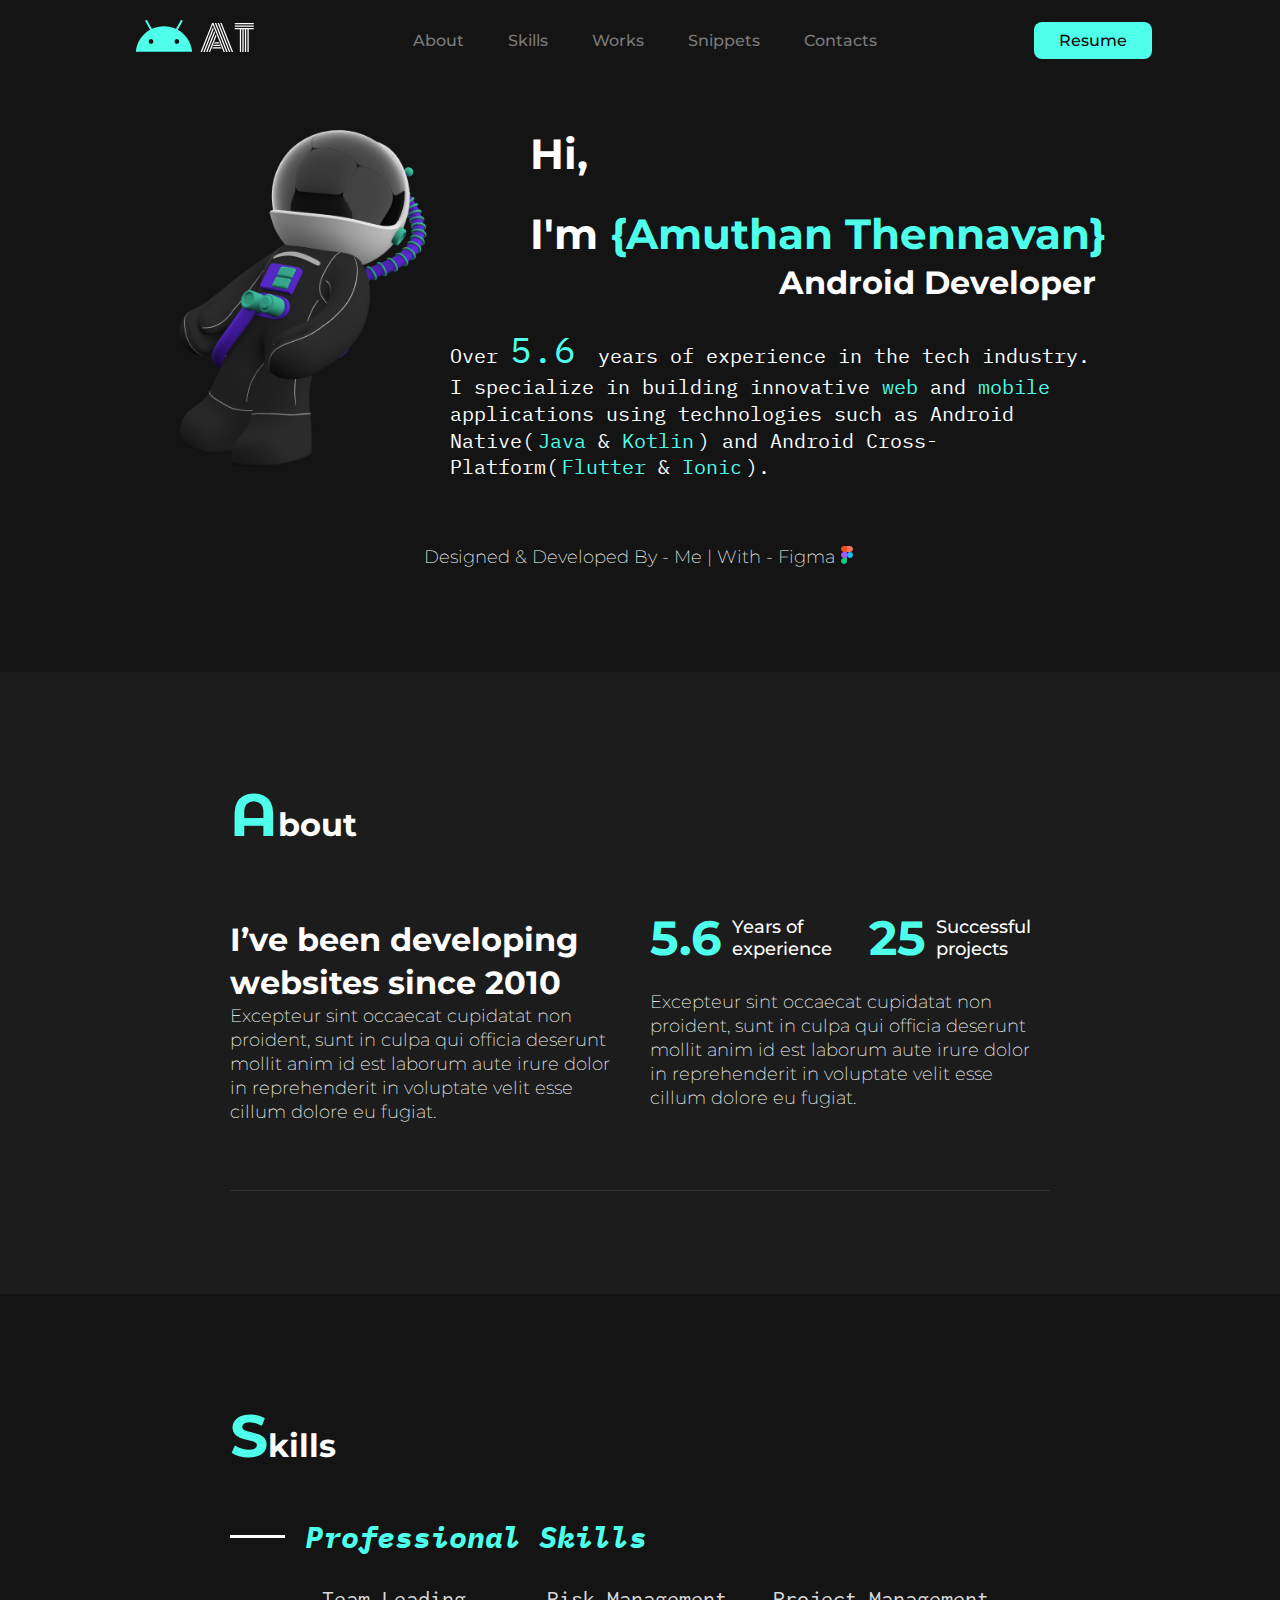
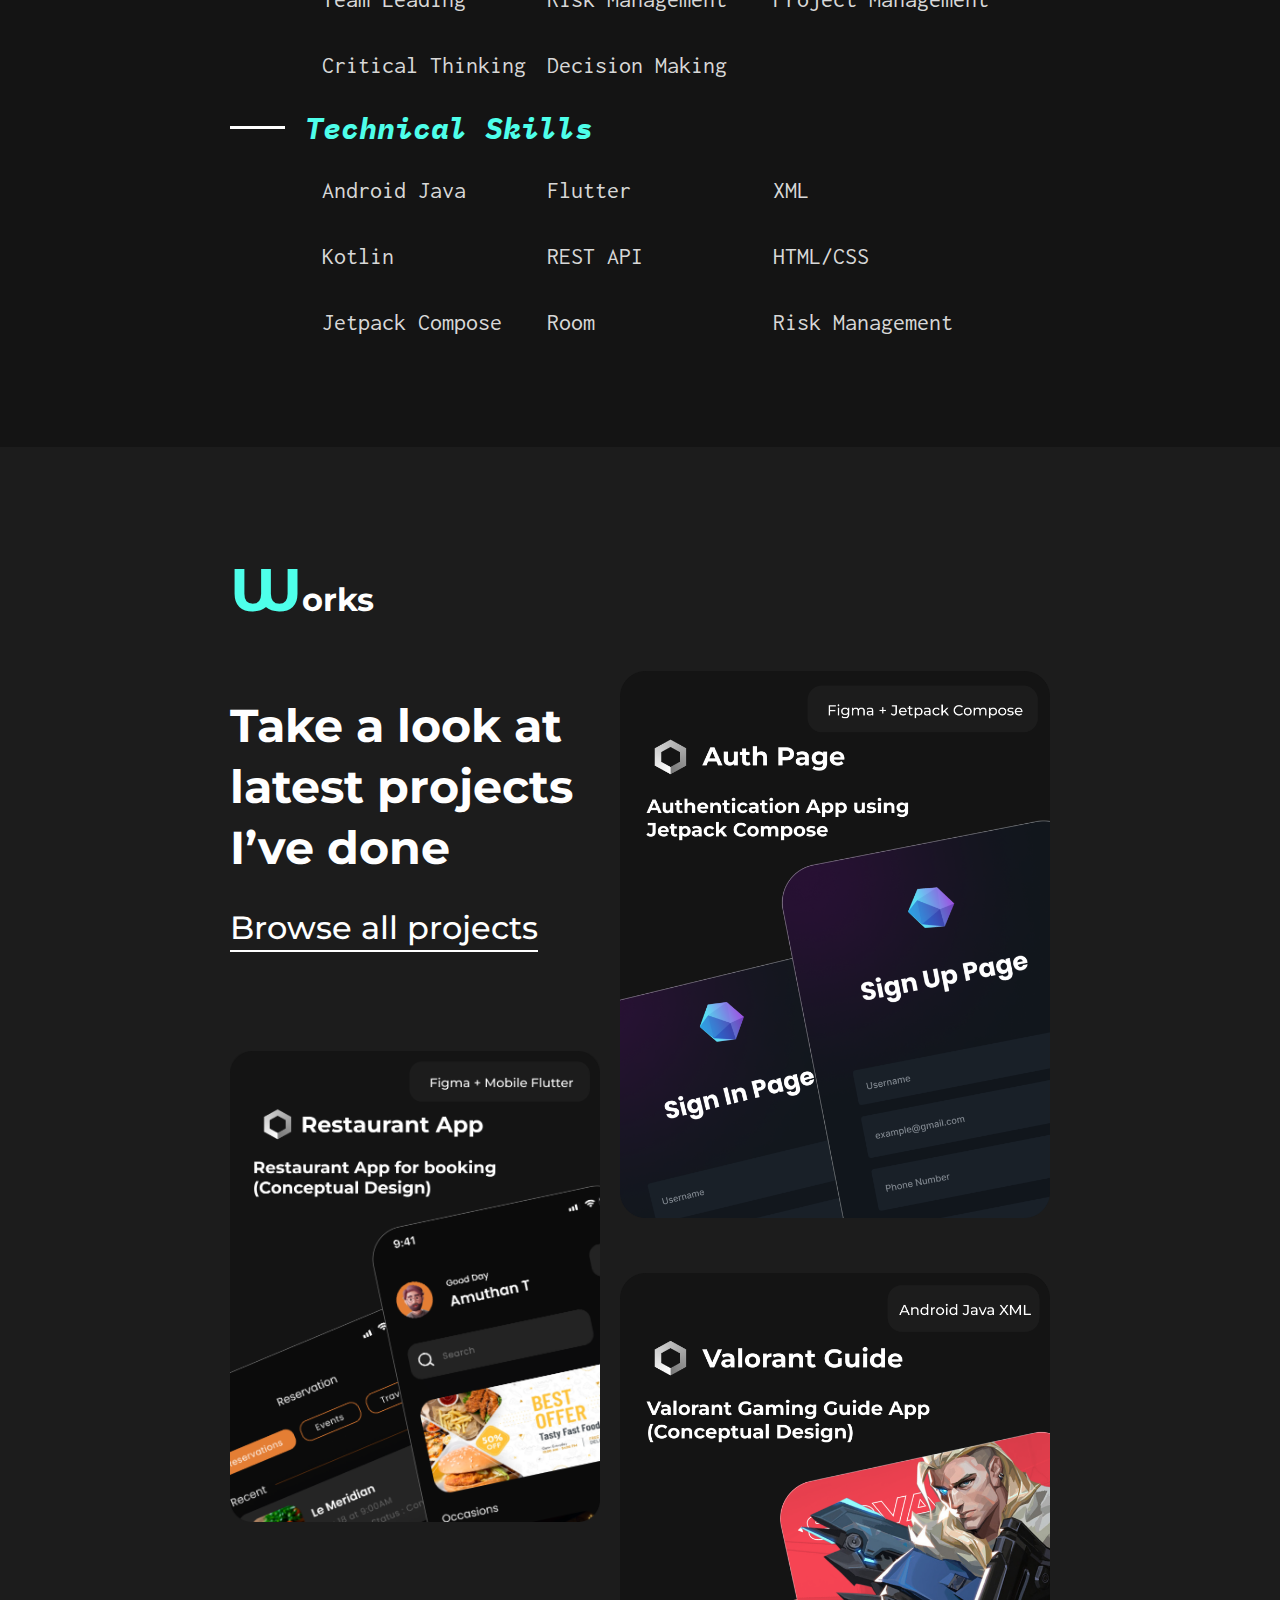
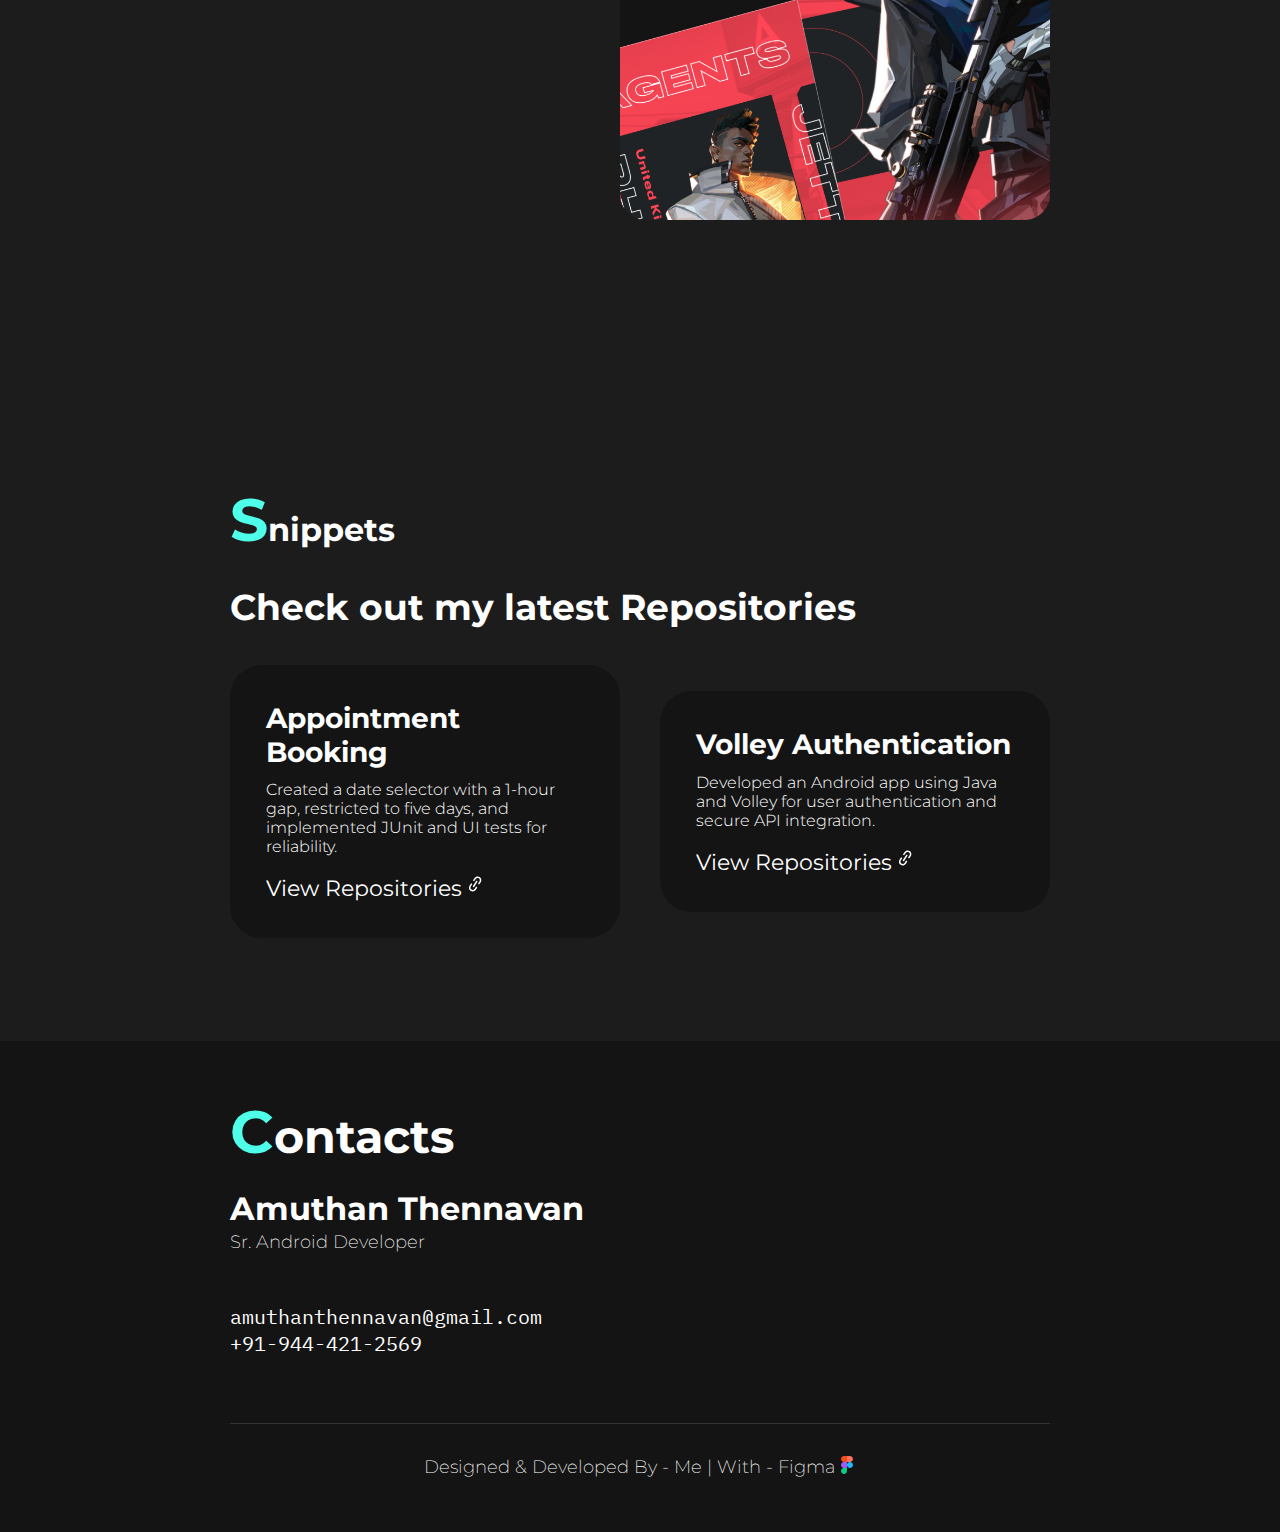
==== commit 5a5d0699: "corrected" ====
--- a/index.html
+++ b/index.html
@@ -4,7 +4,7 @@
 <head>
     <meta charset="UTF-8">
     <meta name="viewport" content="width=device-width, initial-scale=1.0">
-    <title>New Portfolio</title>
+    <title>AmuthanT Portfolio</title>
     <link rel="stylesheet" href="styles.css">
 </head>
 
@@ -321,30 +321,34 @@
                 </div>
             </div>
             <div class="snippets_main_content">
-                <div class="snippets_card">
+                <a class="snippets_card" href="https://github.com/amuthant/BookAppoinment" target="_blank">
                     <div class="snippets_label">
-                        Appointment Booking
+                      Appointment Booking
                     </div>
                     <div class="snippets_summary">
-                        Created a date selector with a 1-hour gap, restricted to five days, and implemented JUnit and UI tests for reliability.
-                    </div>
-                    <a class="snippets_view" href="https://github.com/amuthant/BookAppoinment" target="_blank">
-                        View Repositories
-                    </a>
-                </div>
-
-                <div class="snippets_card">
+                      Created a date selector with a 1-hour gap, restricted to five days, and implemented JUnit and UI tests for reliability.
+                    </div>
+                    
+                    <div class="link_row">
+                      <span class="snippets_view">View Repositories</span>
+                      <img class="figma_logo" src="images/link.svg" alt="Link icon">
+                    </div>
+                  </a>
+             
+                  <a class="snippets_card" href="https://github.com/amuthant/BookAppoinment" target="_blank">
                     <div class="snippets_label">
                         Volley Authentication
                     </div>
                     <div class="snippets_summary">
-                        
-                        Developed an Android app using Java and Volley for user authentication and secure API integration.
-                    </div>
-                    <a class="snippets_view" href="https://github.com/amuthant/Android-Authentication-Using-Volley-Java" target="_blank">
-                        View Repositories
-                    </a>
-                </div>
+                      Developed an Android app using Java and Volley for user authentication and secure API integration.
+                    </div>
+                    
+                    <div class="link_row">
+                      <span class="snippets_view">View Repositories</span>
+                      <img class="figma_logo" src="images/link.svg" alt="Link icon">
+                    </div>
+                  </a>
+                
             </div>
             </div>
         </section>
--- a/styles.css
+++ b/styles.css
@@ -707,6 +707,11 @@
   font-weight: 400;
   font-size: 22px;
   color: #FFFFFF;
+}
+
+.link_row {
+  gap: 3220px;
+  width: 100%;
 }
 
 /* Contacts */
@@ -987,21 +992,147 @@
 
 /* Tablet (768px - 1024px) */
 @media only screen and (min-width: 768px) and (max-width: 1024px) {
-  body {
-    font-size: 18px;
-  }
-}
-/* Small Desktop/Laptop (1080px - 1265px) */
-@media only screen and (min-width: 1080px) and (max-width: 1265px) {
-  
+  .nav__links li {
+    display: inline-block;
+    padding: 0px 12px;
+  }
+
+  li,
+  a,
+  button {
+    font-size: 12px;
+  }
+
+  .heading {
+    font-size: 24px;
+    /* Slightly smaller for tablets */
+  }
+
   .home_para {
     margin-bottom: 12px;
     overflow-wrap: break-word;
   }
-  .rectangle_img{
+
+  .rectangle_img {
+    max-width: 186px;
+    margin-bottom: 20px;
+  }
+
+  .group-301 {
+    position: relative;
+    margin: 0 0 0 60px;
+    display: flex;
+    flex-direction: column;
+    width: fit-content;
+    box-sizing: border-box;
+  }
+
+  .text_t1 {
+    font-family: 'Montserrat';
+    font-weight: 700;
+    font-size: 28px;
+    line-height: 1.333;
+    color: #FFFFFF;
+  }
+
+  .text_t2 {
+    font-family: 'Montserrat';
+    font-weight: 700;
+    font-size: 28px;
+    line-height: 1.333;
+    color: #4EFFEA;
+  }
+
+  .android-developer {
+    margin: 0 10.5px;
+    overflow-wrap: break-word;
+    font-family: 'Montserrat';
+    font-weight: 700;
+    display: flex;
+    flex-direction: column;
+    align-items: flex-end;
+    font-size: 22px;
+    color: #FFFFFF;
+  }
+
+  .p_text_t1 {
+    font-family: 'IBM Plex Mono';
+    font-weight: 400;
+    font-size: 14px;
+    line-height: 1.333;
+    color: #FFFFFF;
+  }
+
+  .p_text_t2 {
+    font-family: 'IBM Plex Mono';
+    font-weight: 400;
+    font-size: 14px;
+    line-height: 1.333;
+    color: #4EFFEA;
+  }
+
+  .p_text_t2_big {
+    font-family: 'IBM Plex Mono';
+    font-weight: 400;
+    font-size: 16px;
+    line-height: 1.333;
+    color: #4EFFEA;
+  }
+
+  .subheading {
+    font-family: 'Montserrat';
+    font-weight: 200;
+    font-size: 14px;
+    line-height: 1.333;
+    color: #FFFFFF;
+  }
+
+  .figma_logo {
+    width: 8px;
+    height: 16px;
+    object-fit: contain;
+    vertical-align: top;
+    flex-shrink: 0;
+  }
+
+  .stats {
+    gap: 24px;
+  }
+
+  .stat-value {
+    font-size: 38px;
+  }
+}
+
+/* Small Desktop/Laptop (1080px - 1265px) */
+@media only screen and (min-width: 1025px) and (max-width: 1265px) {
+
+  .nav__links li {
+    display: inline-block;
+    padding: 0px 12px;
+  }
+
+  /* li,
+  a,
+  button {
+    font-size: 12px;
+  } */
+  
+  .heading {
+    font-size: 28px;
+    /* Slightly smaller for tablets */
+  }
+
+  .home_para {
+    margin-bottom: 12px;
+    overflow-wrap: break-word;
+  }
+
+  .rectangle_img {
     max-width: 208px;
     margin-bottom: 20px;
   }
+
   .group-301 {
     position: relative;
     margin: 0 0 0 80px;
@@ -1066,33 +1197,43 @@
   .subheading {
     font-family: 'Montserrat';
     font-weight: 200;
-    font-size: 18px;
+    font-size: 16px;
     line-height: 1.333;
     color: #FFFFFF;
   }
 
   .figma_logo {
-    width: 18px;
+    width: 12px;
     height: 18px;
     object-fit: contain;
     vertical-align: top;
     flex-shrink: 0;
   }
 
-
+  .stats {
+    gap: 24px;
+  }
+
+  .stat-value {
+    font-size: 42px;
+  }
 }
 
 
 
 /* Small Desktop/Laptop (1266px - 1366px) */
 @media only screen and (min-width: 1266px) and (max-width: 1366px) {
+  .heading {
+    font-size: 32px;
+    /* Slightly smaller for tablets */
+  }
 
   .home_para {
     margin-bottom: 24px;
     overflow-wrap: break-word;
   }
 
-  .rectangle_img{
+  .rectangle_img {
     max-width: 256px;
     margin-bottom: 20px;
   }
@@ -1157,7 +1298,7 @@
     line-height: 1.333;
     color: #4EFFEA;
   }
-  
+
   .subheading {
     font-family: 'Montserrat';
     font-weight: 200;
@@ -1174,18 +1315,30 @@
     flex-shrink: 0;
   }
 
+  .stats {
+    gap: 24px;
+  }
+
+  .stat-value {
+    font-size: 48px;
+  }
+
 
 }
 
 /* Medium Desktop/Laptop (1367px - 1600px) */
 @media only screen and (min-width: 1367px) and (max-width: 1600px) {
-  
+  .heading {
+    font-size: 36px;
+    /* Slightly smaller for tablets */
+  }
+
   .home_para {
     margin-bottom: 24px;
     overflow-wrap: break-word;
   }
 
-  .rectangle_img{
+  .rectangle_img {
     max-width: 256px;
     margin-bottom: 20px;
   }
@@ -1250,7 +1403,7 @@
     line-height: 1.333;
     color: #4EFFEA;
   }
-  
+
   .subheading {
     font-family: 'Montserrat';
     font-weight: 200;
@@ -1266,6 +1419,10 @@
     vertical-align: top;
     flex-shrink: 0;
   }
+
+  .stats {
+    gap: 36px;
+  }
 }
 
 /* Large Desktop/Laptop (1601px - 1920px) */
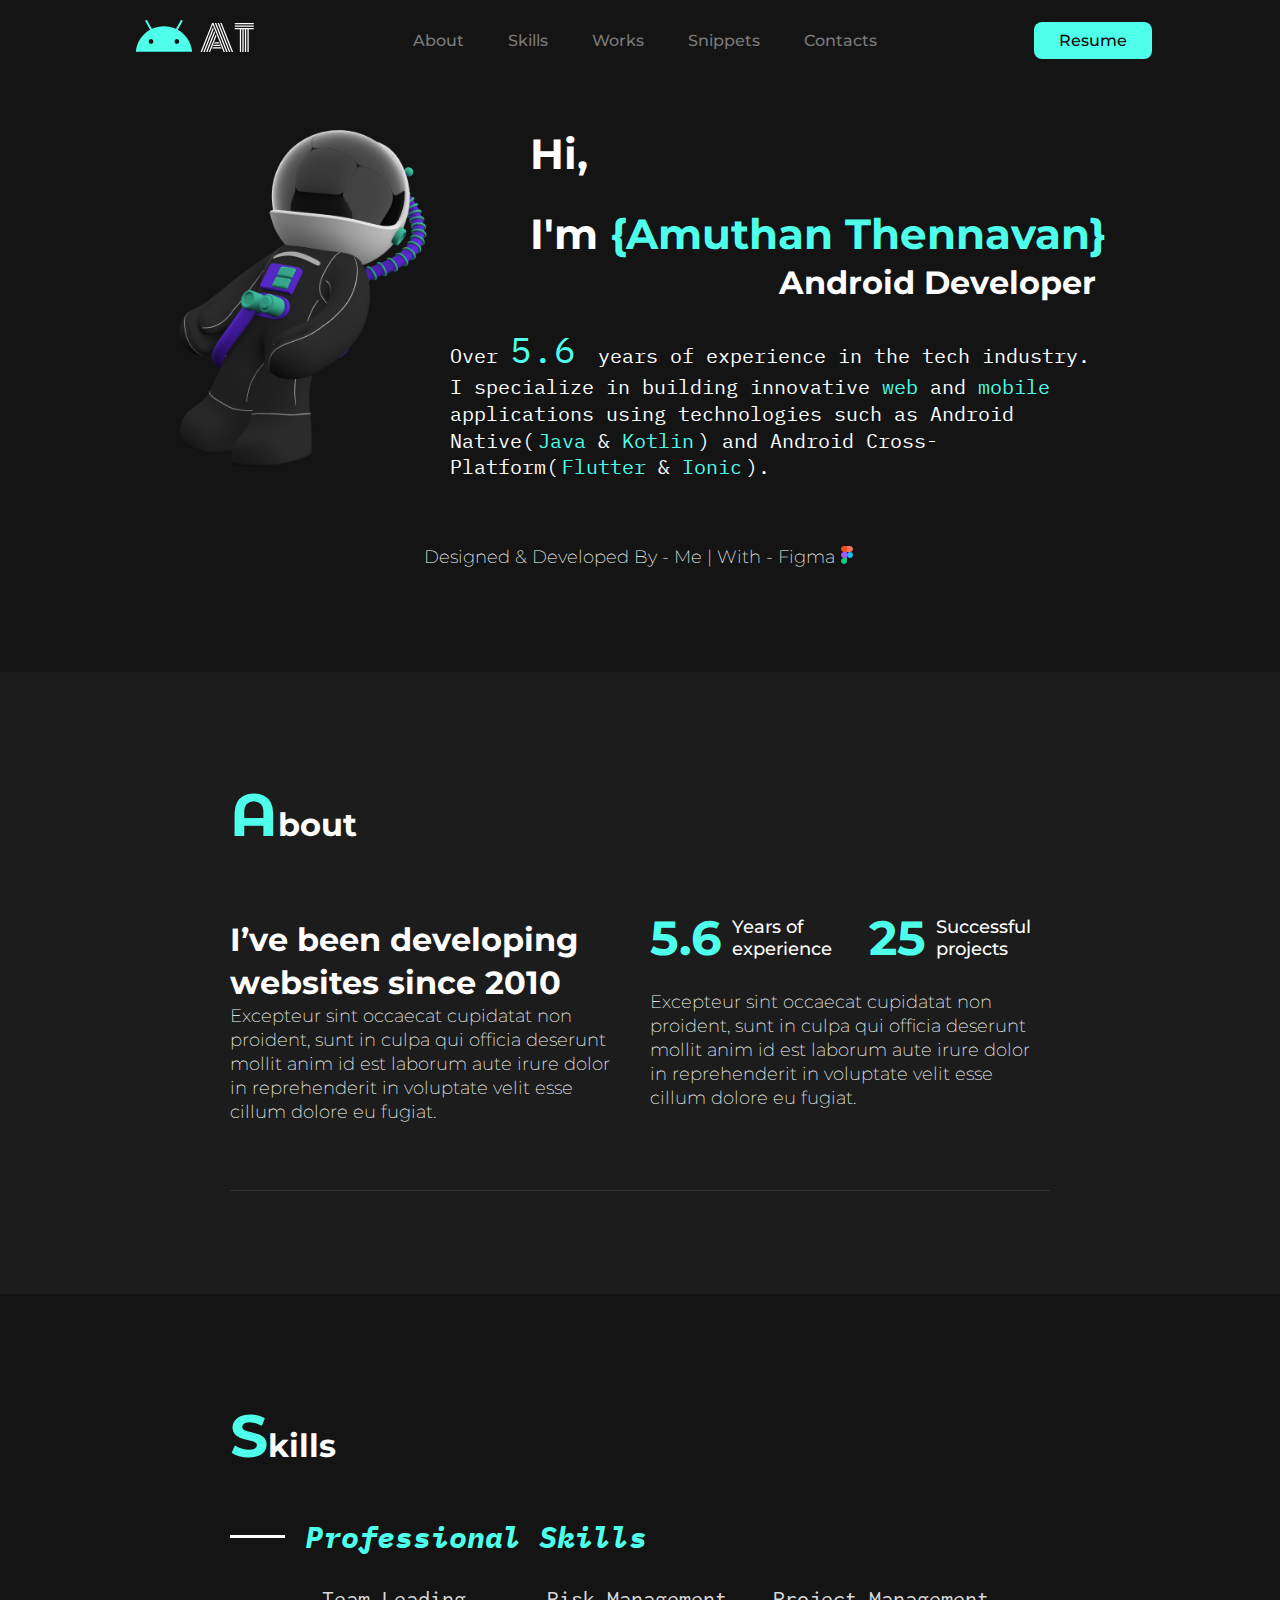
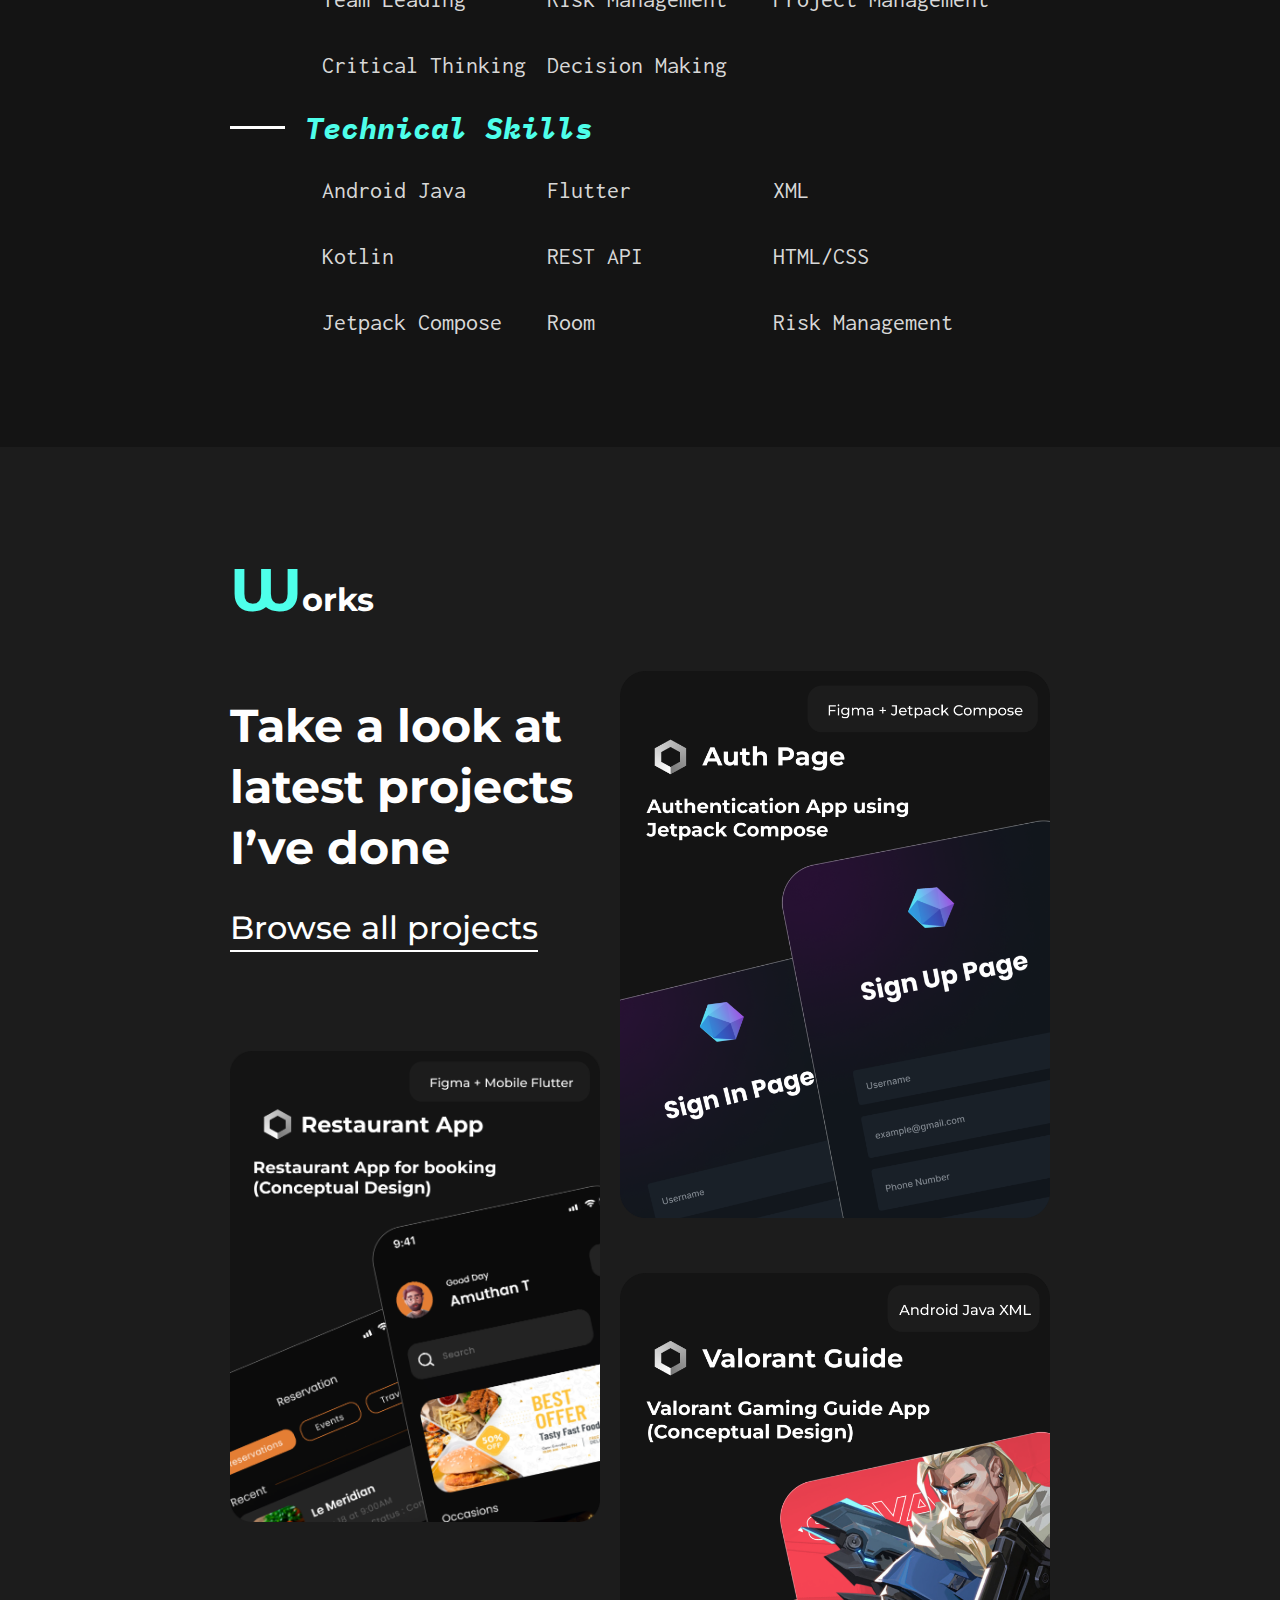
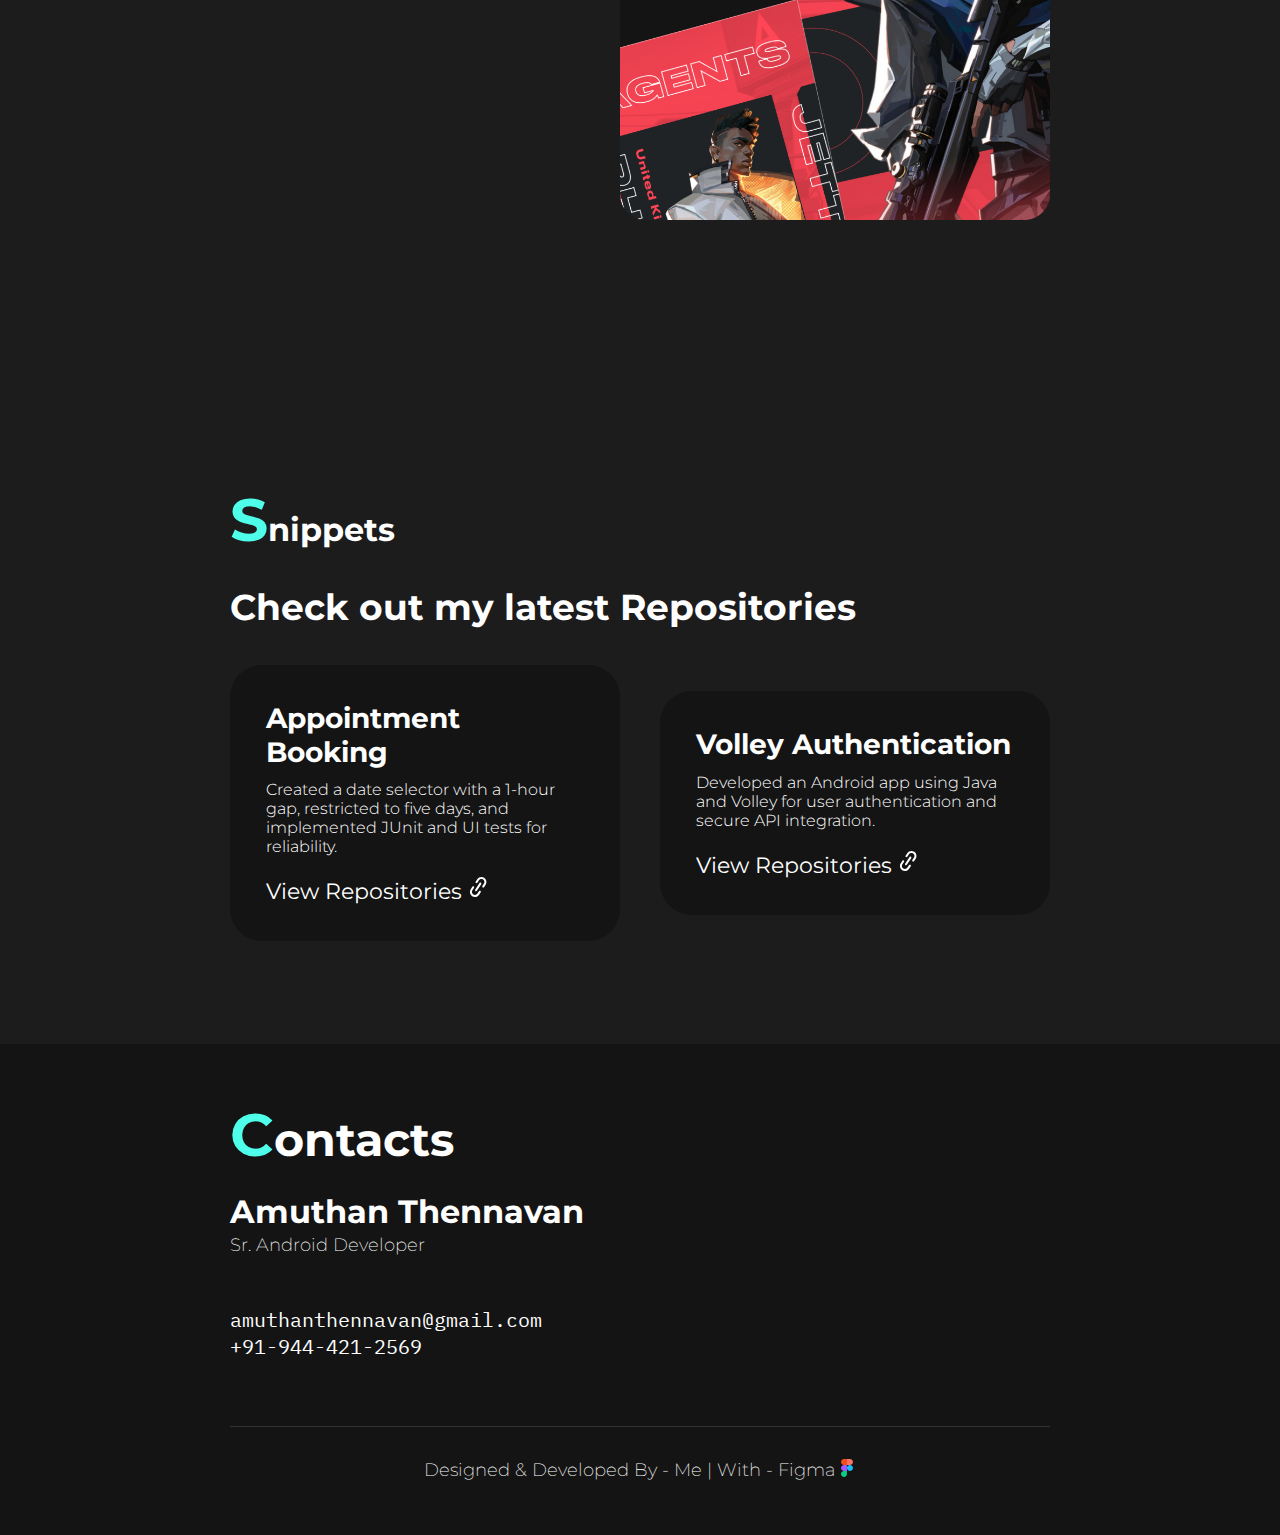
==== commit 44efa828: "corrected" ====
--- a/index.html
+++ b/index.html
@@ -331,7 +331,7 @@
                     
                     <div class="link_row">
                       <span class="snippets_view">View Repositories</span>
-                      <img class="figma_logo" src="images/link.svg" alt="Link icon">
+                      <img class="link_logo" src="images/link.svg" alt="Link icon">
                     </div>
                   </a>
              
@@ -345,7 +345,7 @@
                     
                     <div class="link_row">
                       <span class="snippets_view">View Repositories</span>
-                      <img class="figma_logo" src="images/link.svg" alt="Link icon">
+                      <img class="link_logo" src="images/link.svg" alt="Link icon">
                     </div>
                   </a>
                 
--- a/styles.css
+++ b/styles.css
@@ -1217,6 +1217,14 @@
   .stat-value {
     font-size: 42px;
   }
+  
+  .link_logo {
+    width: 24px;
+    height: 24px;
+    object-fit: contain;
+    vertical-align: top;
+    flex-shrink: 0;
+  }
 }
 
 
